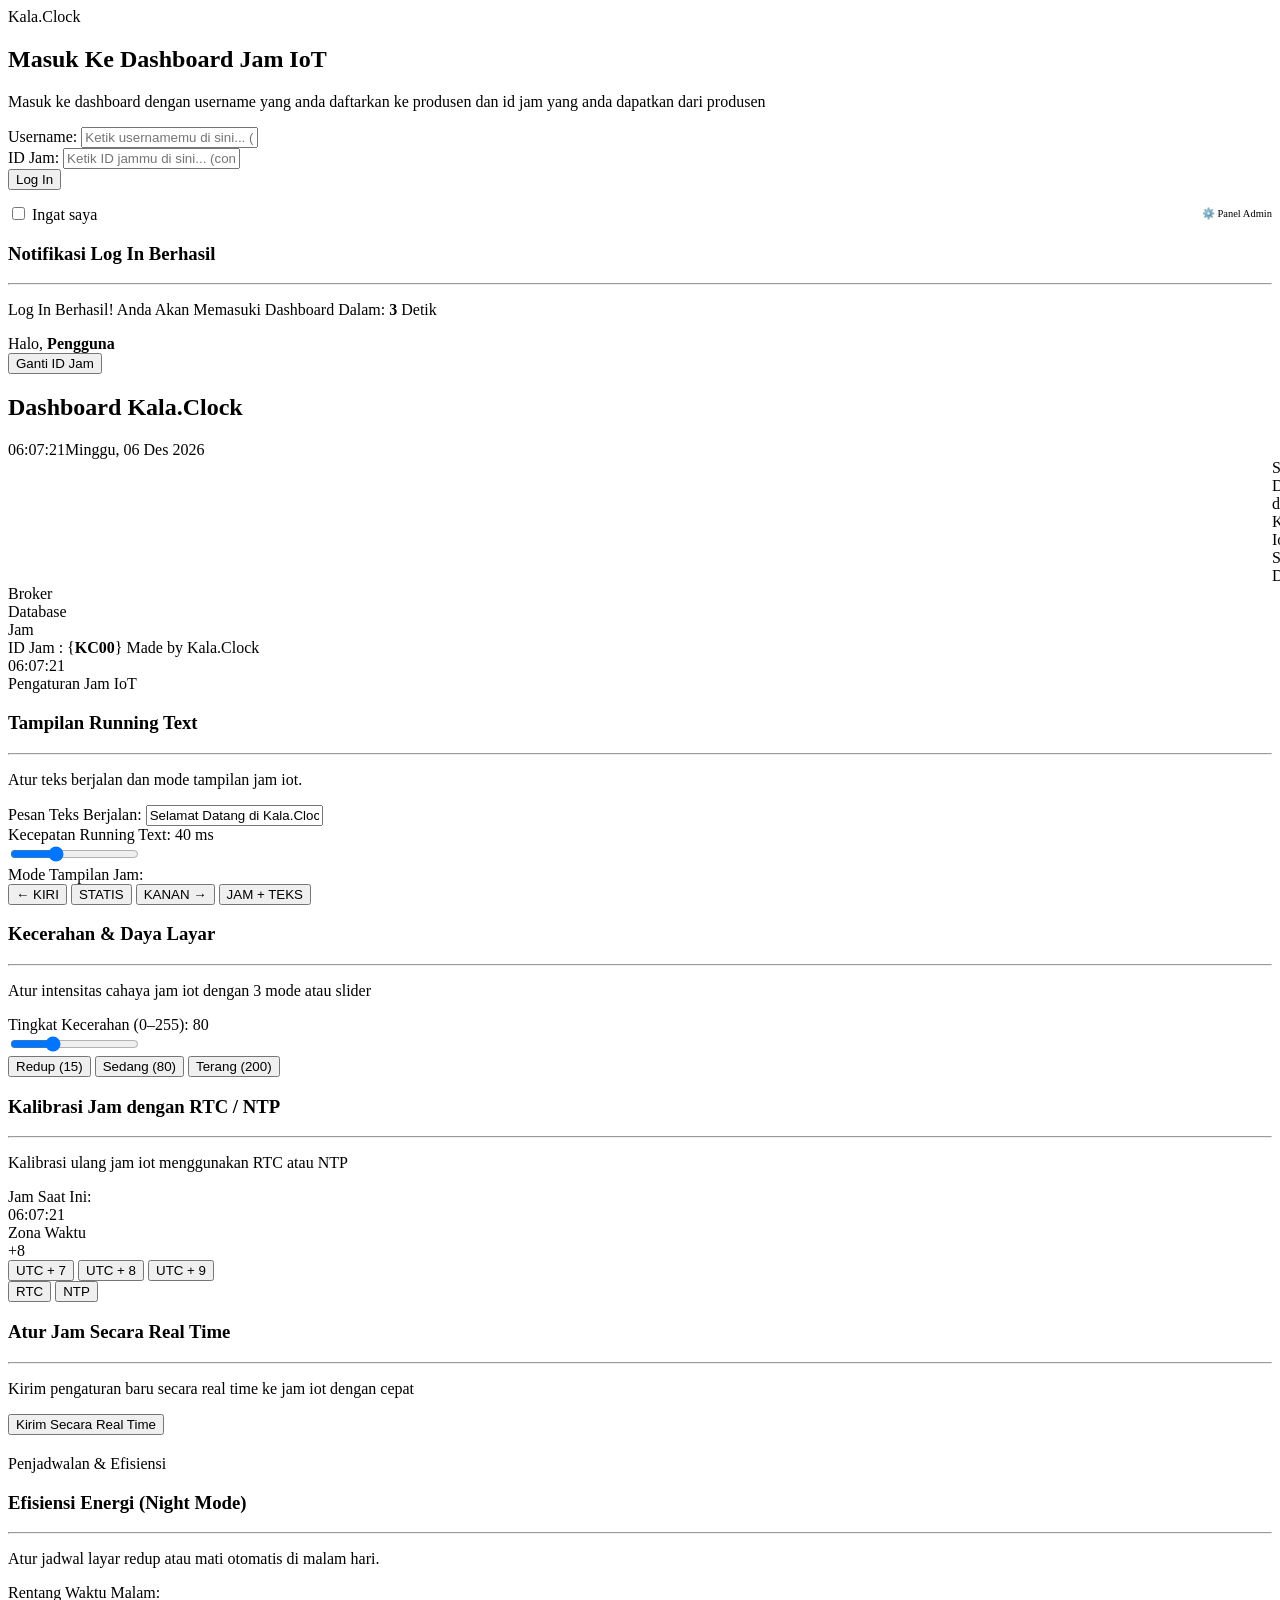
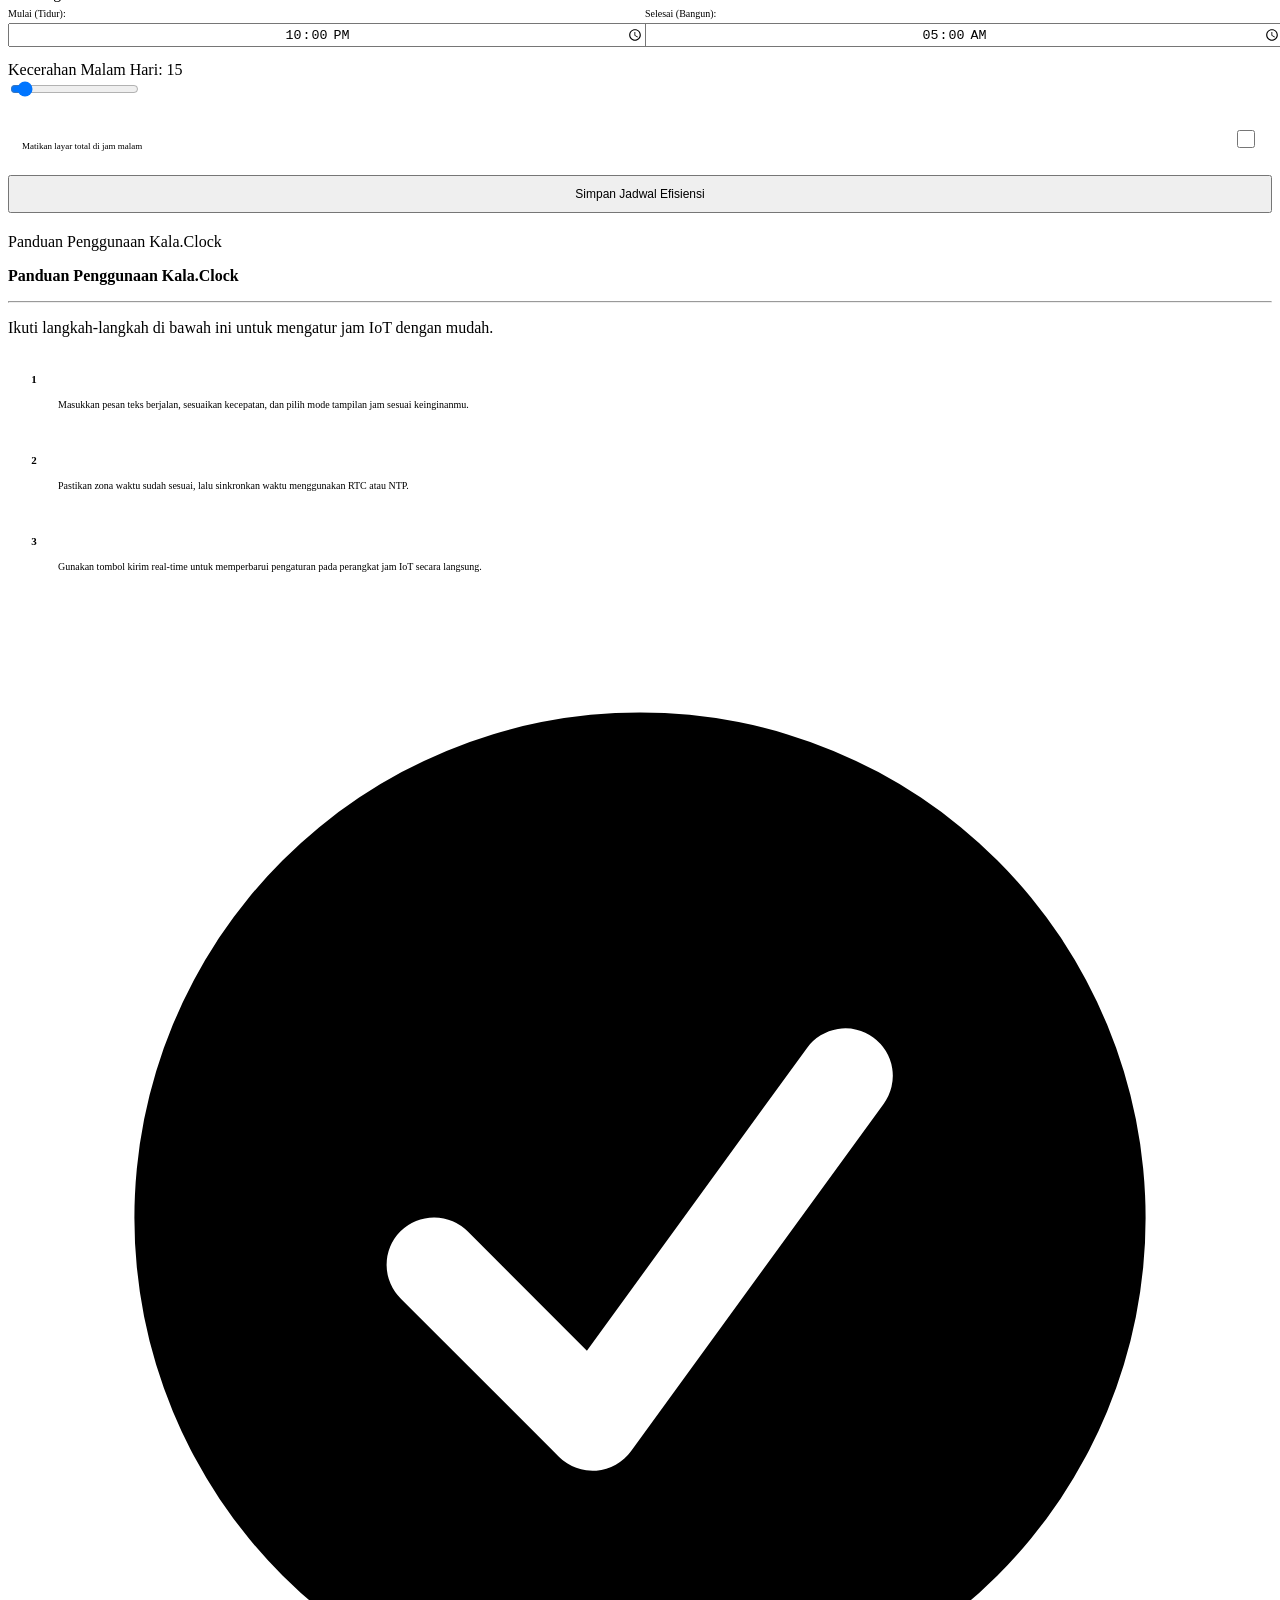
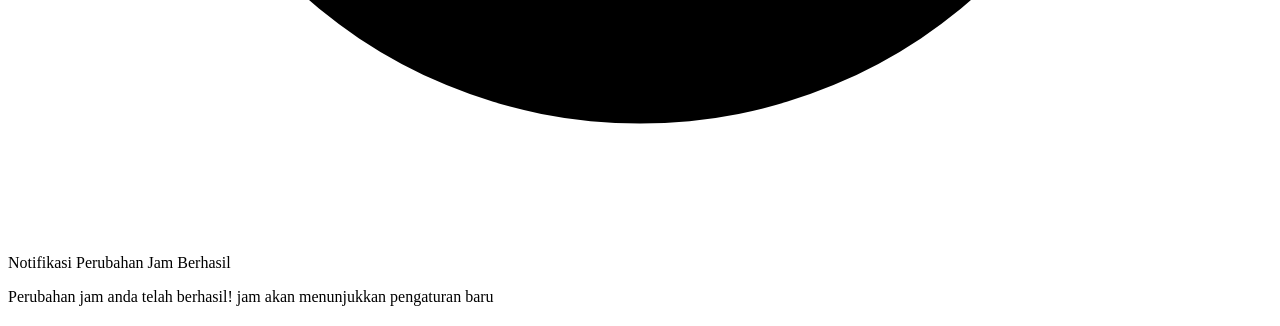
==== KalaClock/index.html @ 8bac83d2 "Update index.html" ====
<!DOCTYPE html>
<html lang="id">
<head>
  <meta http-equiv="Cache-Control" content="no-cache, no-store, must-revalidate" />
  <meta http-equiv="Pragma" content="no-cache" />
  <meta http-equiv="Expires" content="0" />
  <meta charset="UTF-8" />
  <meta name="viewport" content="width=device-width, initial-scale=1.0" />
  <link rel="shortcut icon" href="./assets/looks/img/icons/Favicon.png" type="image/png" />
  <title>Kala.Clock - Dashboard Kontrol IoT Clock &amp; Running Text</title>

  <!-- Google Fonts: Plus Jakarta Sans & Baumans -->
  <link rel="preconnect" href="https://fonts.googleapis.com" />
  <link rel="preconnect" href="https://fonts.gstatic.com" crossorigin />
  <link href="https://fonts.googleapis.com/css2?family=Baumans&family=Plus+Jakarta+Sans:wght@300;400;500;700&display=swap" rel="stylesheet" />

  <!-- Library Paho MQTT via WebSockets SSL -->
  <script src="https://cdnjs.cloudflare.com/ajax/libs/paho-mqtt/1.0.1/mqttws31.min.js"></script>

  <!-- Stylesheet Eksternal Kala.Clock -->
  <link rel="stylesheet" href="./assets/css/style.css?v=1.1.4" />
</head>
<body>

  <!-- ====================================================================
      SEKSI 2: LOGIN PAGE (SESUAI GAMBAR LOGIN.PNG & VIDEO REFERENSI)
      Memuat input Username, ID Jam, tombol Log In, Ingat Saya, dan link Admin
      ==================================================================== -->
  <div class="login-screen-wrap" id="loginScreen">
    <div class="login-header-logo">
      <img src="./assets/looks/img/icons/Icon.png" alt="Logo Kala.Clock" onerror="this.style.display='none'" />
      <span class="brand-name">Kala.Clock</span>
    </div>

    <div class="login-card">
      <h2 class="login-title">Masuk Ke Dashboard Jam IoT</h2>
      <p class="login-subtitle">
        Masuk ke dashboard dengan username yang anda daftarkan ke produsen dan id jam yang anda dapatkan dari produsen
      </p>

      <!-- Kotak Pesan Error Login Dinamis -->
      <div id="loginConsumerError" style="display: none; background: rgba(239, 68, 68, 0.15); border: 1px solid #ef4444; color: #fca5a5; padding: 10px 12px; border-radius: 8px; font-size: 11px; margin-bottom: 14px; line-height: 1.4;"></div>

      <form id="loginForm" autocomplete="on">
        <!-- Field Username -->
        <div class="login-group">
          <label for="loginUsername" class="login-label">Username:</label>
          <input
            type="text"
            id="loginUsername"
            class="login-input"
            placeholder="Ketik usernamemu di sini... (contoh: Budi Santoso)"
            required
          />
        </div>

        <!-- Field ID Jam -->
        <div class="login-group">
          <label for="loginIdJam" class="login-label">ID Jam:</label>
          <input
            type="text"
            id="loginIdJam"
            class="login-input"
            placeholder="Ketik ID jammu di sini... (contoh: KC00)"
            required
          />
        </div>

        <!-- Tombol Log In -->
        <button type="submit" id="btnLogin" class="btn-login">Log In</button>

        <!-- Checkbox Ingat Saya & Link Admin -->
        <div style="display: flex; justify-content: space-between; align-items: center; margin-top: 14px;">
          <label class="login-remember-row" for="loginRemember" style="margin-top: 0;">
            <input type="checkbox" id="loginRemember" />
            <span>Ingat saya</span>
          </label>
          <a href="admin.html" style="color: var(--accent-tan); font-size: 10.5px; text-decoration: none; font-weight: 500;">
            ⚙️ Panel Admin
          </a>
        </div>
      </form>
    </div>
  </div>

  <!-- ====================================================================
      SEKSI 3: MODAL HITUNG MUNDUR LOGIN
      ==================================================================== -->
  <div class="modal-overlay" id="loginSuccessModal">
    <div class="modal-notif-card">
      <h3 class="modal-notif-title">Notifikasi Log In Berhasil</h3>
      <hr class="modal-notif-divider" />
      <p class="modal-notif-body">
        Log In Berhasil! Anda Akan Memasuki Dashboard Dalam: <strong id="loginCountdown">3</strong> Detik
      </p>
    </div>
  </div>

  <!-- ====================================================================
      SEKSI 4: MAIN DASHBOARD KALA.CLOCK
      ==================================================================== -->
  <main class="dashboard-wrapper hidden" id="mainDashboard">

    <!-- BAR STATUS PENGGUNA TERHUBUNG -->
    <div class="dashboard-topbar">
      <div class="user-status-greeting">
        <span class="user-avatar-dot" title="User Aktif"></span>
        <span class="user-greeting-text">Halo, <strong id="userGreeting">Pengguna</strong></span>
      </div>
      <div style="display: flex; gap: 8px; align-items: center;">
        <button type="button" class="btn-switch-account" onclick="logout()" title="Keluar atau Ganti Unit Jam">
          Ganti ID Jam
        </button>
      </div>
    </div>

    <!-- KARTU 1: PREVIEW RUNNING TEXT + JAM ANALOG & DIGITAL -->
    <section class="card-main-preview">
      <div class="main-preview-header">
        <h2>Dashboard <span class="brand-name">Kala.Clock</span></h2>
        <img src="assets/looks/img/icons/Icon.png" alt="Kala.Clock Icon" class="header-roof-icon" onerror="this.style.display='none'" />
      </div>

      <div class="main-preview-body">
        <!-- SISI KIRI: DISPLAY RUNNING TEXT & STATUS -->
        <div class="preview-left-pane">
          <!-- Layar Simulasi Virtual LED P10 -->
          <div class="led-screen-bezel">
            <div class="led-screen-display" id="ledDisplay">
              <!-- Jam & Tanggal Digital pada Panel LED -->
              <div class="led-clock-box">
                <div class="led-time" id="virtualClock">12:00:00</div>
                <div class="led-date" id="virtualDate">Selasa, 29 Sep 2026</div>
                <div class="led-divider"></div>
              </div>
              <!-- Ticker Teks Berjalan -->
              <div class="led-ticker-wrap">
                <div class="led-ticker-text" id="virtualTicker">
                  Selamat Datang di Kala.Clock IoT Smart Display
                </div>
              </div>
            </div>
            <!-- Lapisan Dimmer Kecerahan Layar LED -->
            <div class="led-matrix-overlay" id="ledDimmer"></div>
          </div>

          <!-- Status Indikator Perangkat (Broker, Database, Jam) -->
          <div class="preview-status-row">
            <div class="status-badge-item" title="Koneksi Broker MQTT">
              <img src="assets/looks/img/icons/Broker.png" alt="Broker" class="status-icon-img" onerror="this.style.display='none'" />
              <span>Broker</span>
              <span class="status-glow-dot" id="dotBroker"></span>
            </div>
            <div class="status-badge-item" title="Koneksi Database">
              <img src="assets/looks/img/icons/Database.png" alt="Database" class="status-icon-img" onerror="this.style.display='none'" />
              <span>Database</span>
              <span class="status-glow-dot" id="dotDatabase"></span>
            </div>
            <div class="status-badge-item" title="Respons Perangkat Jam">
              <img src="assets/looks/img/icons/P10.png" alt="Jam P10" class="status-icon-img" onerror="this.style.display='none'" />
              <span>Jam</span>
              <span class="status-glow-dot" id="dotJam"></span>
            </div>
          </div>

          <!-- Informasi ID Jam & Kredit -->
          <div class="preview-meta-row">
            <span class="id-jam-display-text">ID Jam : {<strong id="displayIdJam">KC00</strong>}</span>
            <span class="made-by-text">Made by <span class="brand-name brand-sm">Kala.Clock</span></span>
          </div>
        </div>

        <!-- SISI KANAN: JAM ANALOG (3 JARUM) + JAM DIGITAL -->
        <div class="clock-card-box">
          <div class="analog-clock-container" id="analogClockFace">
            <div class="needle needle-hour" id="needleHour"></div>
            <div class="needle needle-minute" id="needleMinute"></div>
            <div class="needle needle-second" id="needleSecond"></div>
            <div class="needle-center-pin"></div>
          </div>

          <div class="digital-clock-label" id="digitalClockLive">12:00:00</div>
        </div>
      </div>
    </section>

    <!-- PEMBATAS SEKSI PENGATURAN -->
    <div class="section-heading-divider">
      <span>Pengaturan Jam IoT</span>
    </div>

    <!-- BARIS KONTROL 1: RUNNING TEXT & KECERAHAN -->
    <div class="controls-grid-column">
      <!-- KARTU 2: TAMPILAN RUNNING TEXT -->
      <section class="control-card">
        <div>
          <div class="control-card-header">
            <h3>Tampilan Running Text</h3>
            <hr class="card-dashed-line" />
            <p>Atur teks berjalan dan mode tampilan jam iot.</p>
          </div>

          <!-- Input Teks Berjalan -->
          <div class="control-field-group" style="margin-top: 10px;">
            <label for="inputTeks" class="field-label">Pesan Teks Berjalan:</label>
            <input
              type="text"
              id="inputTeks"
              class="control-input"
              placeholder="Ketik teks pesan running text di sini..."
              value="Selamat Datang di Kala.Clock IoT Smart Display"
            />
          </div>

          <!-- Slider Kecepatan Running Text -->
          <div class="control-field-group">
            <div class="field-label-row">
              <label for="inputSpeed" class="field-label">Kecepatan Running Text:</label>
              <span class="val-badge" id="badgeSpeed">40 ms</span>
            </div>
            <input
              type="range"
              id="inputSpeed"
              class="custom-range-slider"
              min="10"
              max="100"
              value="40"
            />
          </div>
        </div>

        <!-- 4 Pilihan Mode Tampilan Jam -->
        <div class="control-field-group">
          <span class="field-label">Mode Tampilan Jam:</span>
          <div class="btn-mode-grid">
            <button type="button" class="btn-option btn-mode" data-mode="1">&larr; KIRI</button>
            <button type="button" class="btn-option btn-mode" data-mode="2">STATIS</button>
            <button type="button" class="btn-option btn-mode" data-mode="3">KANAN &rarr;</button>
            <button type="button" class="btn-option btn-mode active" data-mode="4">JAM + TEKS</button>
          </div>
        </div>
      </section>

      <!-- KARTU 3: KECERAHAN & DAYA LAYAR -->
      <section class="control-card">
        <div>
          <div class="control-card-header">
            <h3>Kecerahan &amp; Daya Layar</h3>
            <hr class="card-dashed-line" />
            <p>Atur intensitas cahaya jam iot dengan 3 mode atau slider</p>
          </div>

          <!-- Slider Tingkat Kecerahan -->
          <div class="control-field-group" style="margin-top: 10px;">
            <div class="field-label-row">
              <label for="inputBrightness" class="field-label">Tingkat Kecerahan (0–255):</label>
              <span class="val-badge" id="badgeBrightness">80</span>
            </div>
            <input
              type="range"
              id="inputBrightness"
              class="custom-range-slider"
              min="0"
              max="255"
              value="80"
            />
          </div>
        </div>

        <!-- 3 Tombol Preset Kecerahan -->
        <div class="btn-stack-vertical">
          <button type="button" class="btn-option btn-preset" id="btnPresetRedup" onclick="setBrightnessPreset(15)">
            Redup (15)
          </button>
          <button type="button" class="btn-option btn-preset active" id="btnPresetSedang" onclick="setBrightnessPreset(80)">
            Sedang (80)
          </button>
          <button type="button" class="btn-option btn-preset" id="btnPresetTerang" onclick="setBrightnessPreset(200)">
            Terang (200)
          </button>
        </div>
      </section>
    </div>

    <!-- BARIS KONTROL 2: KALIBRASI RTC/NTP & PENGIRIMAN REALTIME -->
    <div class="controls-grid-column">
      <!-- KARTU 4: KALIBRASI JAM -->
      <section class="control-card">
        <div>
          <div class="control-card-header">
            <h3>Kalibrasi Jam dengan RTC / NTP</h3>
            <hr class="card-dashed-line" />
            <p>Kalibrasi ulang jam iot menggunakan RTC atau NTP</p>
          </div>

          <div class="control-field-group" style="margin-top: 10px;">
            <span class="field-label">Jam Saat Ini:</span>
            <div class="current-time-box" id="rtcDigitalClock">12:00:00</div>
          </div>

          <div class="control-field-group">
            <span class="field-label">Zona Waktu</span>
            <div class="utc-row-wrap">
              <div class="badge-utc-indicator" id="badgeUtc">+8</div>
              <button type="button" class="btn-option btn-utc" data-tz="7" onclick="setTimezonePreset(7)">UTC + 7</button>
              <button type="button" class="btn-option btn-utc active" data-tz="8" onclick="setTimezonePreset(8)">UTC + 8</button>
              <button type="button" class="btn-option btn-utc" data-tz="9" onclick="setTimezonePreset(9)">UTC + 9</button>
            </div>
          </div>
        </div>

        <div class="sync-buttons-row">
          <button type="button" class="btn-option" onclick="kalibrasiRTC()">RTC</button>
          <button type="button" class="btn-option" onclick="kalibrasiNTP()">NTP</button>
        </div>
      </section>

      <!-- KARTU 5: ATUR JAM SECARA REAL TIME -->
      <section class="control-card">
        <div class="control-card-header">
          <h3>Atur Jam Secara Real Time</h3>
          <hr class="card-dashed-line" />
          <p>Kirim pengaturan baru secara real time ke jam iot dengan cepat</p>
        </div>

        <button type="button" class="btn-send-realtime" onclick="kirimSecaraRealTime()" title="Dorong pengaturan baru seketika via MQTT">
          Kirim Secara Real Time
        </button>
      </section>
    </div>
    
    <!-- PEMBATAS SEKSI PENJADWALAN & EFISIENSI -->
    <div class="section-heading-divider" style="margin-top: 20px;">
      <span>Penjadwalan &amp; Efisiensi</span>
    </div>

    <!-- BARIS KONTROL 3: EFISIENSI ENERGI & PESAN TERJADWAL -->
    <div class="controls-grid-column" style="margin-top: 12px; margin-bottom: 20px;">
      
      <!-- KARTU A: EFISIENSI ENERGI (Night Mode) -->
      <section class="control-card">
        <div>
          <div class="control-card-header">
            <h3>Efisiensi Energi (Night Mode)</h3>
            <hr class="card-dashed-line" />
            <p>Atur jadwal layar redup atau mati otomatis di malam hari.</p>
          </div>

          <div class="control-field-group" style="margin-top: 12px;">
            <span class="field-label">Rentang Waktu Malam:</span>
            <div style="display: grid; grid-template-columns: 1fr 1fr; gap: 10px; margin-top: 6px;">
              <div>
                <label style="font-size: 10px; color: var(--text-muted); display: block; margin-bottom: 4px;">Mulai (Tidur):</label>
                <input type="time" id="valWaktuTidur" class="control-input" value="22:00" style="padding: 0 8px; text-align: center; width: 100%;" />
              </div>
              <div>
                <label style="font-size: 10px; color: var(--text-muted); display: block; margin-bottom: 4px;">Selesai (Bangun):</label>
                <input type="time" id="valWaktuBangun" class="control-input" value="05:00" style="padding: 0 8px; text-align: center; width: 100%;" />
              </div>
            </div>
          </div>

          <div class="control-field-group" style="margin-top: 14px;">
            <div class="field-label-row">
              <label class="field-label">Kecerahan Malam Hari:</label>
              <span class="val-badge" id="badgeKecerahanMalam">15</span>
            </div>
            <input type="range" id="valKecerahanMalam" class="custom-range-slider" min="0" max="255" value="15" oninput="document.getElementById('badgeKecerahanMalam').innerText = this.value" />
          </div>
          
          <div style="display: flex; align-items: center; justify-content: space-between; background-color: var(--bg-subcard); padding: 12px 14px; border-radius: var(--radius-btn); border: 1px solid var(--border-subtle); margin-top: 14px;">
            <div style="display: flex; flex-direction: column;">
              <span style="font-size: 11px; font-weight: 700; color: #fff;">Auto Sleep Layar</span>
              <span style="font-size: 9px; color: var(--text-muted); margin-top: 2px;">Matikan layar total di jam malam</span>
            </div>
            <input type="checkbox" id="valAutoSleep" style="accent-color: var(--accent-tan); width: 18px; height: 18px; cursor: pointer;" />
          </div>
           <button type="button" class="btn-send-realtime" onclick="prosesSimpanJadwal()" style="width: 100%; margin-top: 12px; height: 38px; min-height: 38px; font-size: 12px; padding: 0;">
          Simpan Jadwal Efisiensi
        </button>
        </div>
       
      </section>

      <!-- KARTU B: SIARAN PESAN TERJADWAL -->
      <!-- <section class="control-card">
        <div style="display: flex; flex-direction: column; height: 100%;">
          <div class="control-card-header" style="display: flex; justify-content: space-between; align-items: flex-start;">
            <div>
              <h3 style="margin-bottom: 4px;">Siaran Pesan Terjadwal</h3>
              <p>Ganti teks secara otomatis di rentang jam tertentu.</p>
            </div>
            <button type="button" onclick="tambahJadwal()" style="background-color: var(--accent-tan); color: var(--text-dark-btn); border: none; padding: 4px 10px; border-radius: var(--radius-btn); font-size: 10px; font-weight: 700; cursor: pointer; flex-shrink: 0; box-shadow: 0 2px 4px rgba(0,0,0,0.2); transition: 0.2s;">
              + Tambah
            </button>
          </div>
          <hr class="card-dashed-line" style="margin-top: 8px;" />

          <div id="wadahJadwal" style="display: flex; flex-direction: column; gap: 8px; margin-top: 8px; max-height: 230px; overflow-y: auto; padding-right: 4px;">
            <div class="jadwal-item" style="background-color: var(--bg-subcard); padding: 12px; border-radius: var(--radius-btn); border: 1px solid var(--border-subtle);">
              <div style="display: flex; justify-content: space-between; align-items: center; margin-bottom: 8px;">
                <input type="text" value="Jadwal Pagi" class="input-nama-jadwal" style="background: transparent; border: none; color: var(--accent-tan); font-size: 11px; font-weight: 700; outline: none; width: 85px; font-family: 'Plus Jakarta Sans';" />
                <div style="display: flex; gap: 4px; align-items: center;">
                  <input type="time" class="control-input input-mulai" value="06:00" style="height: 24px; padding: 0 4px; font-size: 10px; width: 65px; text-align: center;" />
                  <span style="color: var(--text-muted); font-size: 10px;">-</span>
                  <input type="time" class="control-input input-selesai" value="11:59" style="height: 24px; padding: 0 4px; font-size: 10px; width: 65px; text-align: center;" />
                  <button onclick="this.parentElement.parentElement.parentElement.remove()" style="background: transparent; color: #ef4444; border: 1px solid #ef4444; border-radius: 4px; width: 24px; height: 24px; cursor: pointer; margin-left: 4px; display: flex; align-items: center; justify-content: center; transition: 0.2s;" title="Hapus">✕</button>
                </div>
              </div>
              <input type="text" class="control-input input-pesan" placeholder="Ketik pesan jadwal..." value="Selamat Pagi! Semangat Beraktivitas" style="height: 34px; font-size: 10px;" />
            </div>
          </div>
        </div>
      </section>

    </div> -->

    <!-- PEMBATAS SEKSI PANDUAN -->
    <div class="section-heading-divider" style="margin-top: 20px;">
      <span>Panduan Penggunaan Kala.Clock</span>
    </div>

    <!-- KARTU 6: PANDUAN PENGGUNAAN -->
    <section class="control-card" style="margin-top: 4px; width: 100%;">
      <div class="control-card-header">
        <h3 style="font-size: 16px;">Panduan Penggunaan Kala.Clock</h3>
        <hr class="card-dashed-line" />
        <p>Ikuti langkah-langkah di bawah ini untuk mengatur jam IoT dengan mudah.</p>
      </div>

      <div style="display: flex; flex-direction: column; gap: 10px; margin-top: 10px;">
        <div style="display: flex; align-items: flex-start; gap: 12px; background-color: var(--bg-subcard); padding: 12px 14px; border-radius: var(--radius-subcard); border: 1px solid var(--border-subtle);">
          <span style="background-color: var(--accent-tan); color: var(--text-dark-btn); font-weight: 700; font-size: 11px; width: 24px; height: 24px; border-radius: 50%; display: flex; align-items: center; justify-content: center; flex-shrink: 0; margin-top: 2px;">1</span>
          <div>
            <h4 style="color: #ffffff; margin-bottom: 2px; font-size: 12px;">Atur Teks &amp; Mode Tampilan</h4>
            <p style="font-size: 10px; color: var(--text-muted); margin: 0; line-height: 1.4;">Masukkan pesan teks berjalan, sesuaikan kecepatan, dan pilih mode tampilan jam sesuai keinginanmu.</p>
          </div>
        </div>

        <div style="display: flex; align-items: flex-start; gap: 12px; background-color: var(--bg-subcard); padding: 12px 14px; border-radius: var(--radius-subcard); border: 1px solid var(--border-subtle);">
          <span style="background-color: var(--accent-tan); color: var(--text-dark-btn); font-weight: 700; font-size: 11px; width: 24px; height: 24px; border-radius: 50%; display: flex; align-items: center; justify-content: center; flex-shrink: 0; margin-top: 2px;">2</span>
          <div>
            <h4 style="color: #ffffff; margin-bottom: 2px; font-size: 12px;">Kalibrasi Waktu (RTC / NTP)</h4>
            <p style="font-size: 10px; color: var(--text-muted); margin: 0; line-height: 1.4;">Pastikan zona waktu sudah sesuai, lalu sinkronkan waktu menggunakan RTC atau NTP.</p>
          </div>
        </div>

        <div style="display: flex; align-items: flex-start; gap: 12px; background-color: var(--bg-subcard); padding: 12px 14px; border-radius: var(--radius-subcard); border: 1px solid var(--border-subtle);">
          <span style="background-color: var(--accent-tan); color: var(--text-dark-btn); font-weight: 700; font-size: 11px; width: 24px; height: 24px; border-radius: 50%; display: flex; align-items: center; justify-content: center; flex-shrink: 0; margin-top: 2px;">3</span>
          <div>
            <h4 style="color: #ffffff; margin-bottom: 2px; font-size: 12px;">Kirim Pengaturan Real-Time</h4>
            <p style="font-size: 10px; color: var(--text-muted); margin: 0; line-height: 1.4;">Gunakan tombol kirim real-time untuk memperbarui pengaturan pada perangkat jam IoT secara langsung.</p>
          </div>
        </div>
      </div>
    </section>
    
    <!-- SEKSI 5: TOAST NOTIFIKASI PERUBAHAN JAM -->
    <div class="toast-notif-wrap" id="toastChangeNotif" role="alert" aria-live="assertive">
      <div class="toast-notif-card">
        <div class="toast-header-row">
          <svg class="toast-check-icon" viewBox="0 0 20 20" fill="currentColor" aria-hidden="true">
            <path fill-rule="evenodd" d="M10 18a8 8 0 100-16 8 8 0 000 16zm3.857-9.809a.75.75 0 00-1.214-.882l-3.483 4.79-1.88-1.88a.75.75 0 10-1.06 1.061l2.5 2.5a.75.75 0 001.137-.089l4-5.5z" clip-rule="evenodd" />
          </svg>
          <span class="toast-title" id="toastTitle">Notifikasi Perubahan Jam Berhasil</span>
        </div>
        <p class="toast-body" id="toastBody">
          Perubahan jam anda telah berhasil! jam akan menunjukkan pengaturan baru
        </p>
      </div>
    </div>
  </main>

  <!-- Script Controller JavaScript Konsumen -->
  <script src="./assets/js/script.js?v=2.0.3"></script>
</body>
</html>
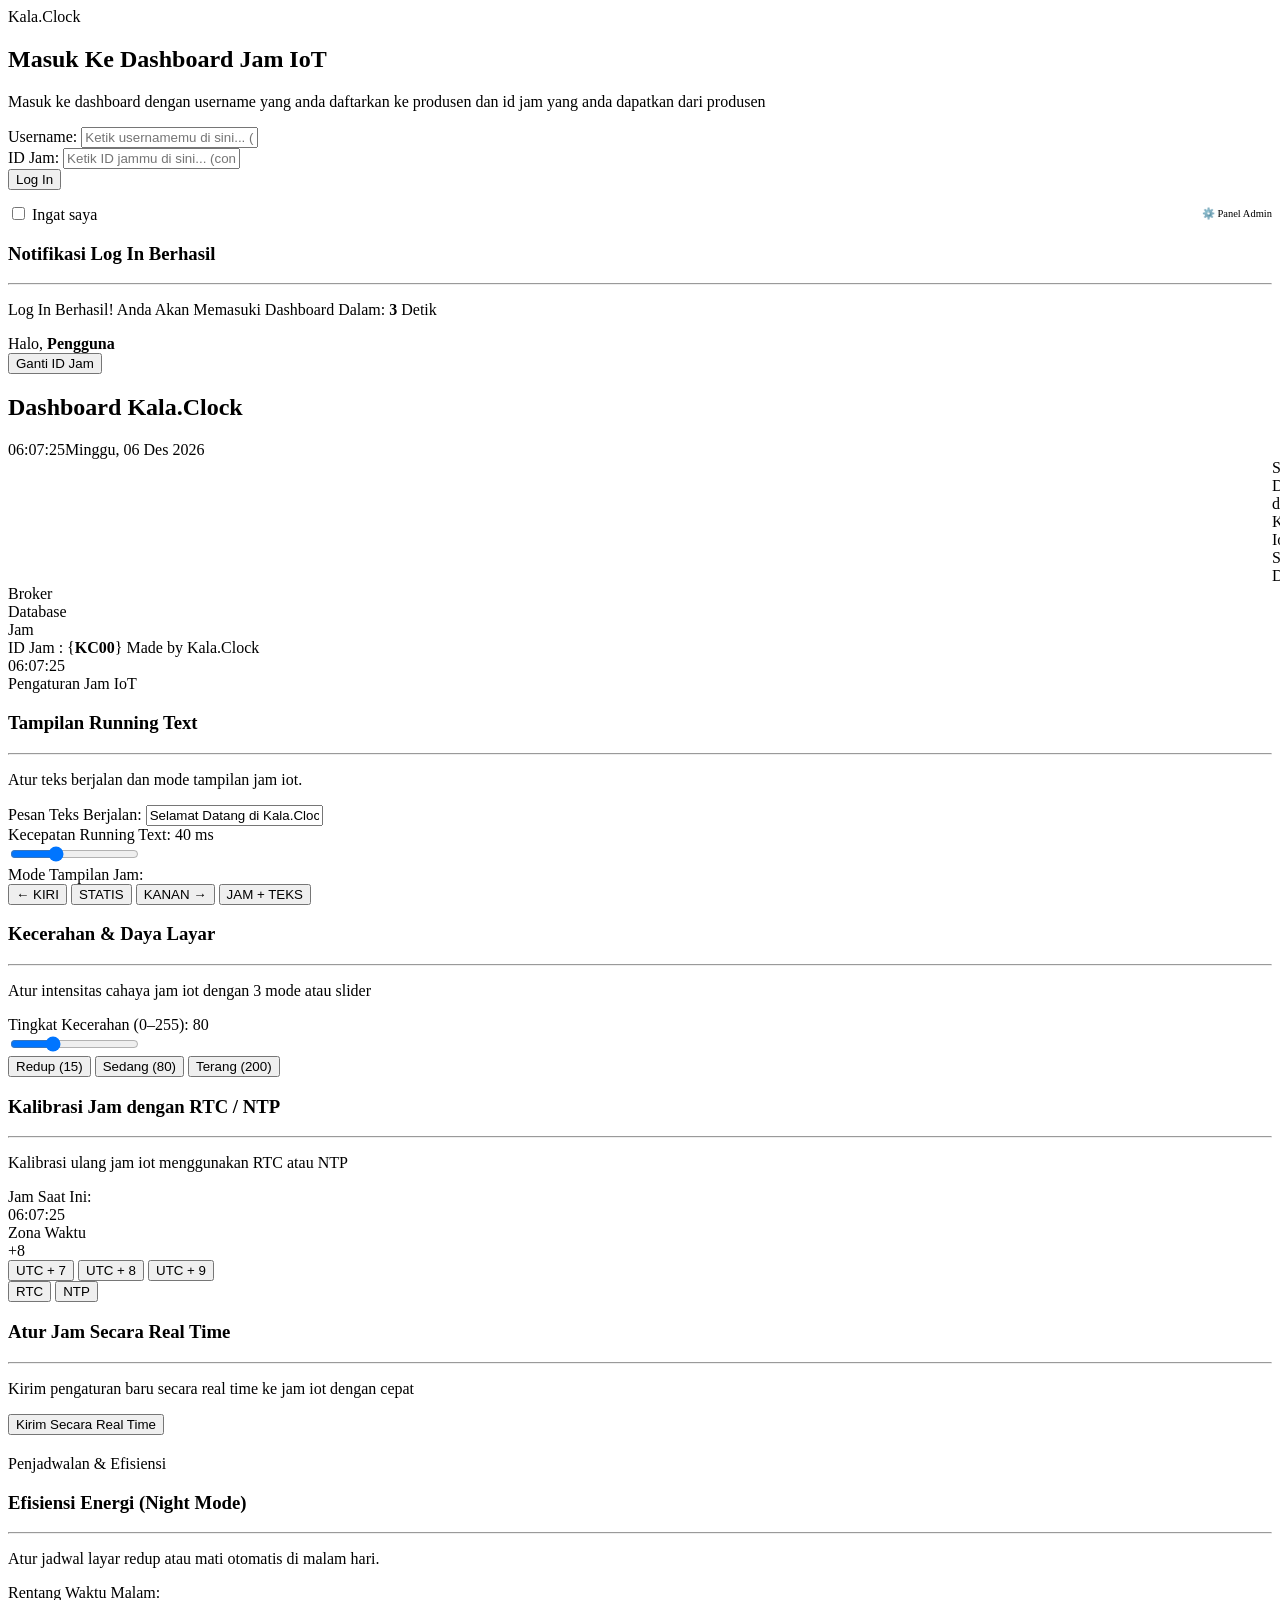
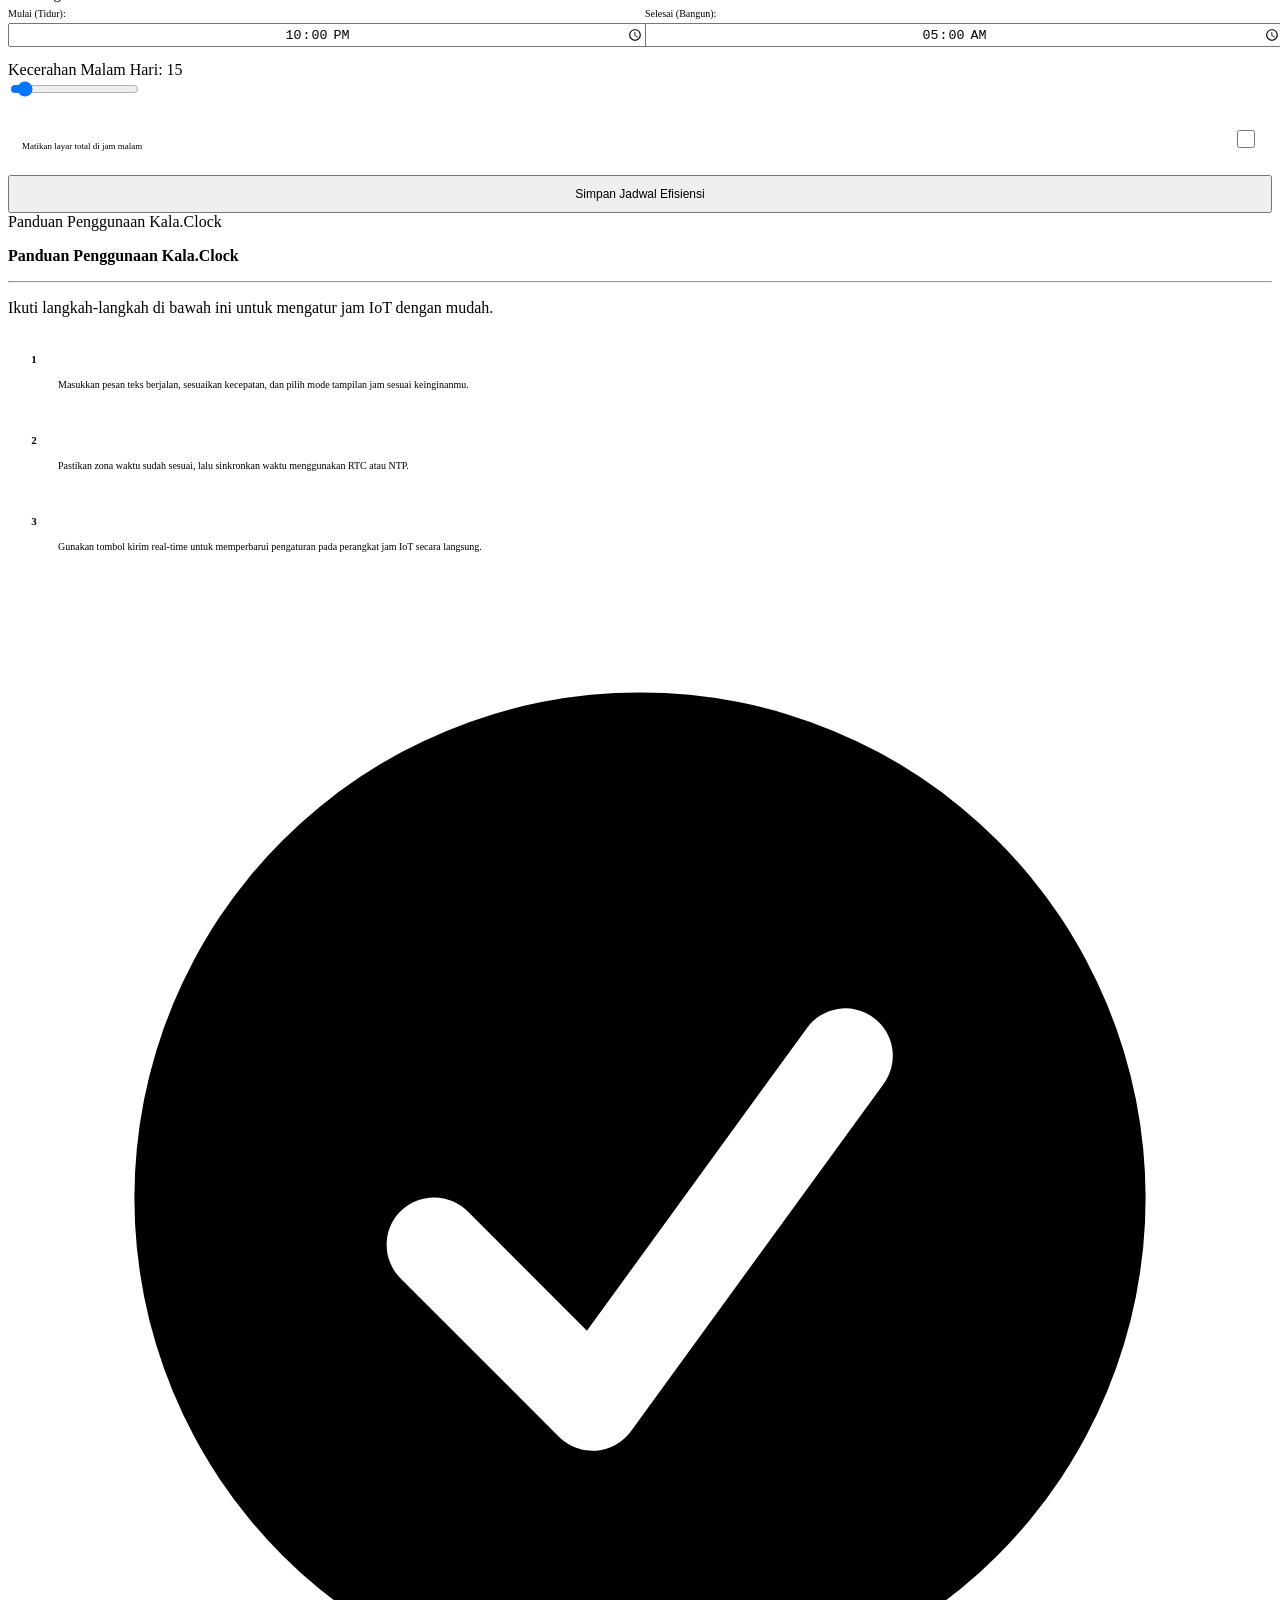
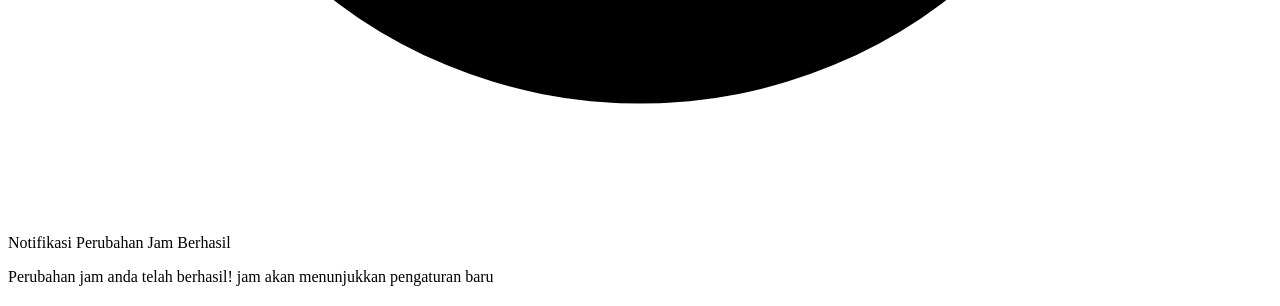
==== commit 8a4e1995: "Update index.html" ====
--- a/KalaClock/index.html
+++ b/KalaClock/index.html
@@ -416,7 +416,7 @@
     </div> -->
 
     <!-- PEMBATAS SEKSI PANDUAN -->
-    <div class="section-heading-divider" style="margin-top: 20px;">
+    <div class="section-heading-divider">
       <span>Panduan Penggunaan Kala.Clock</span>
     </div>
 
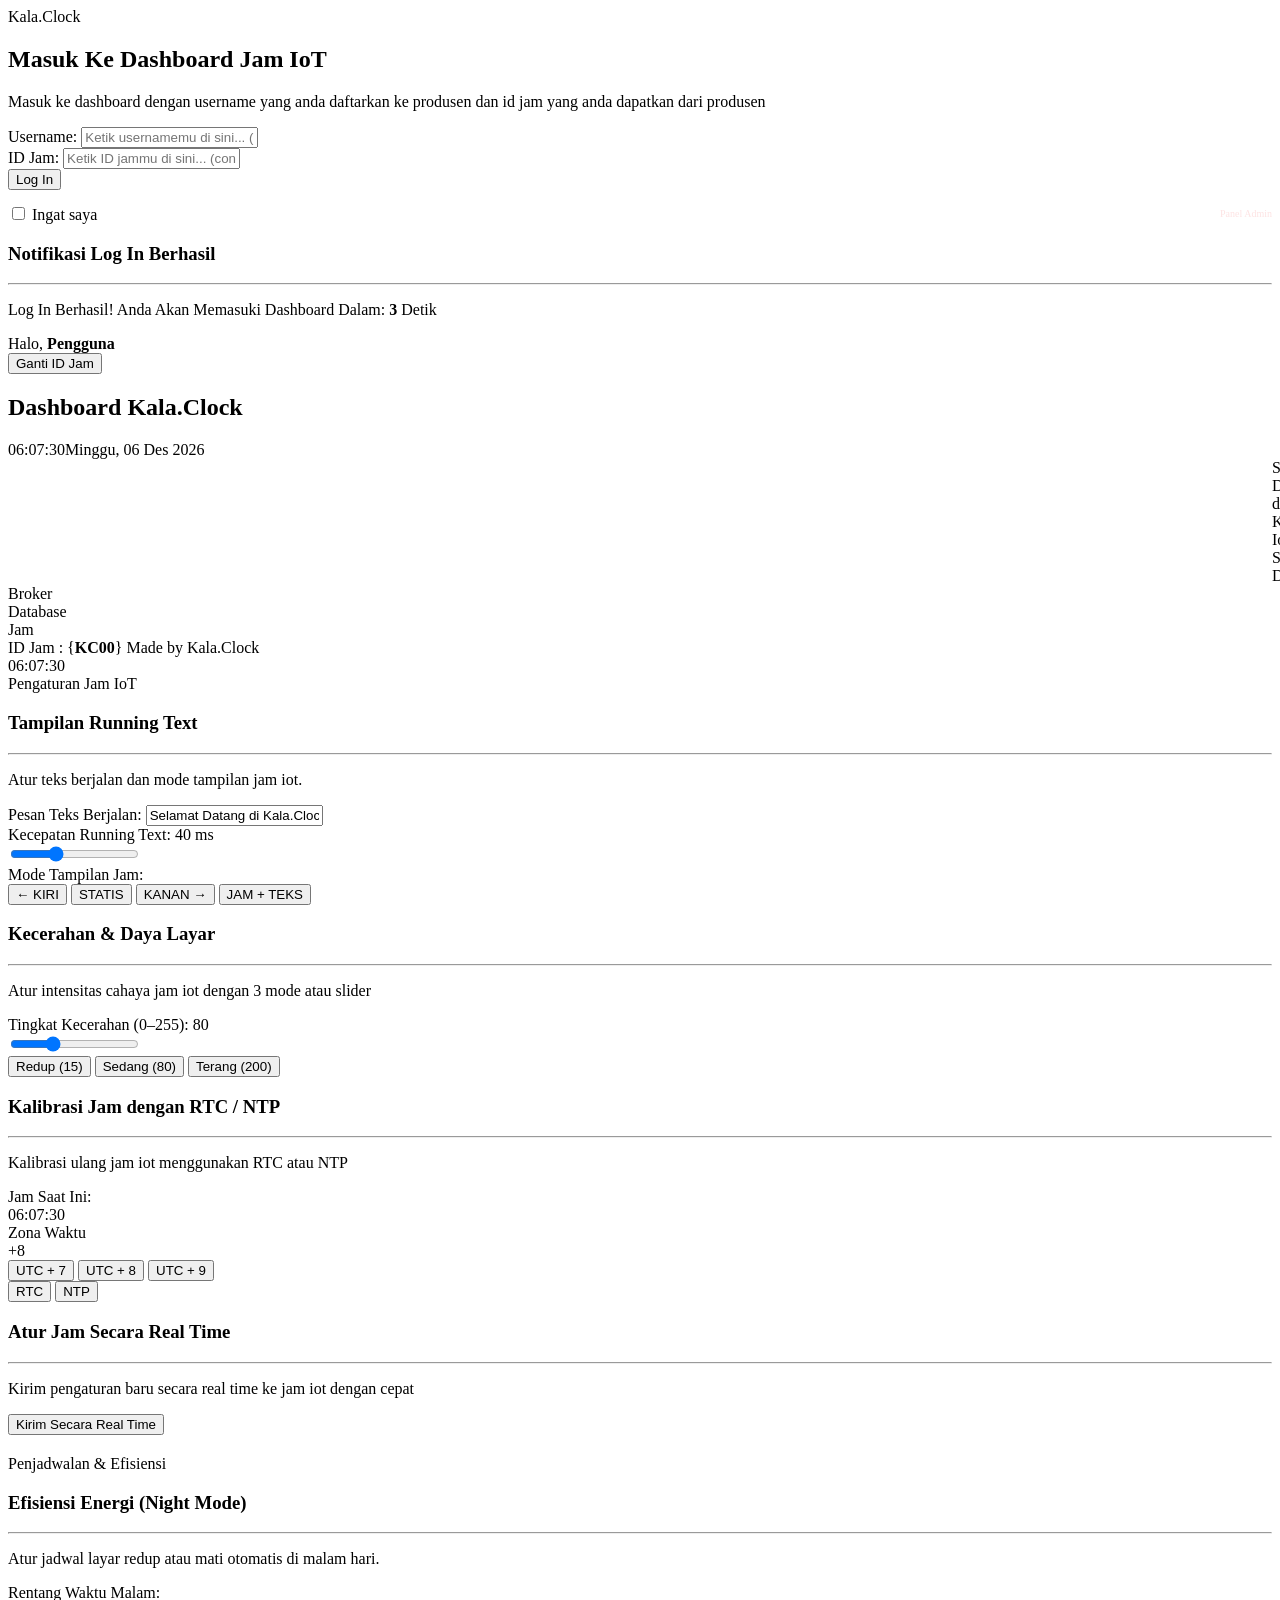
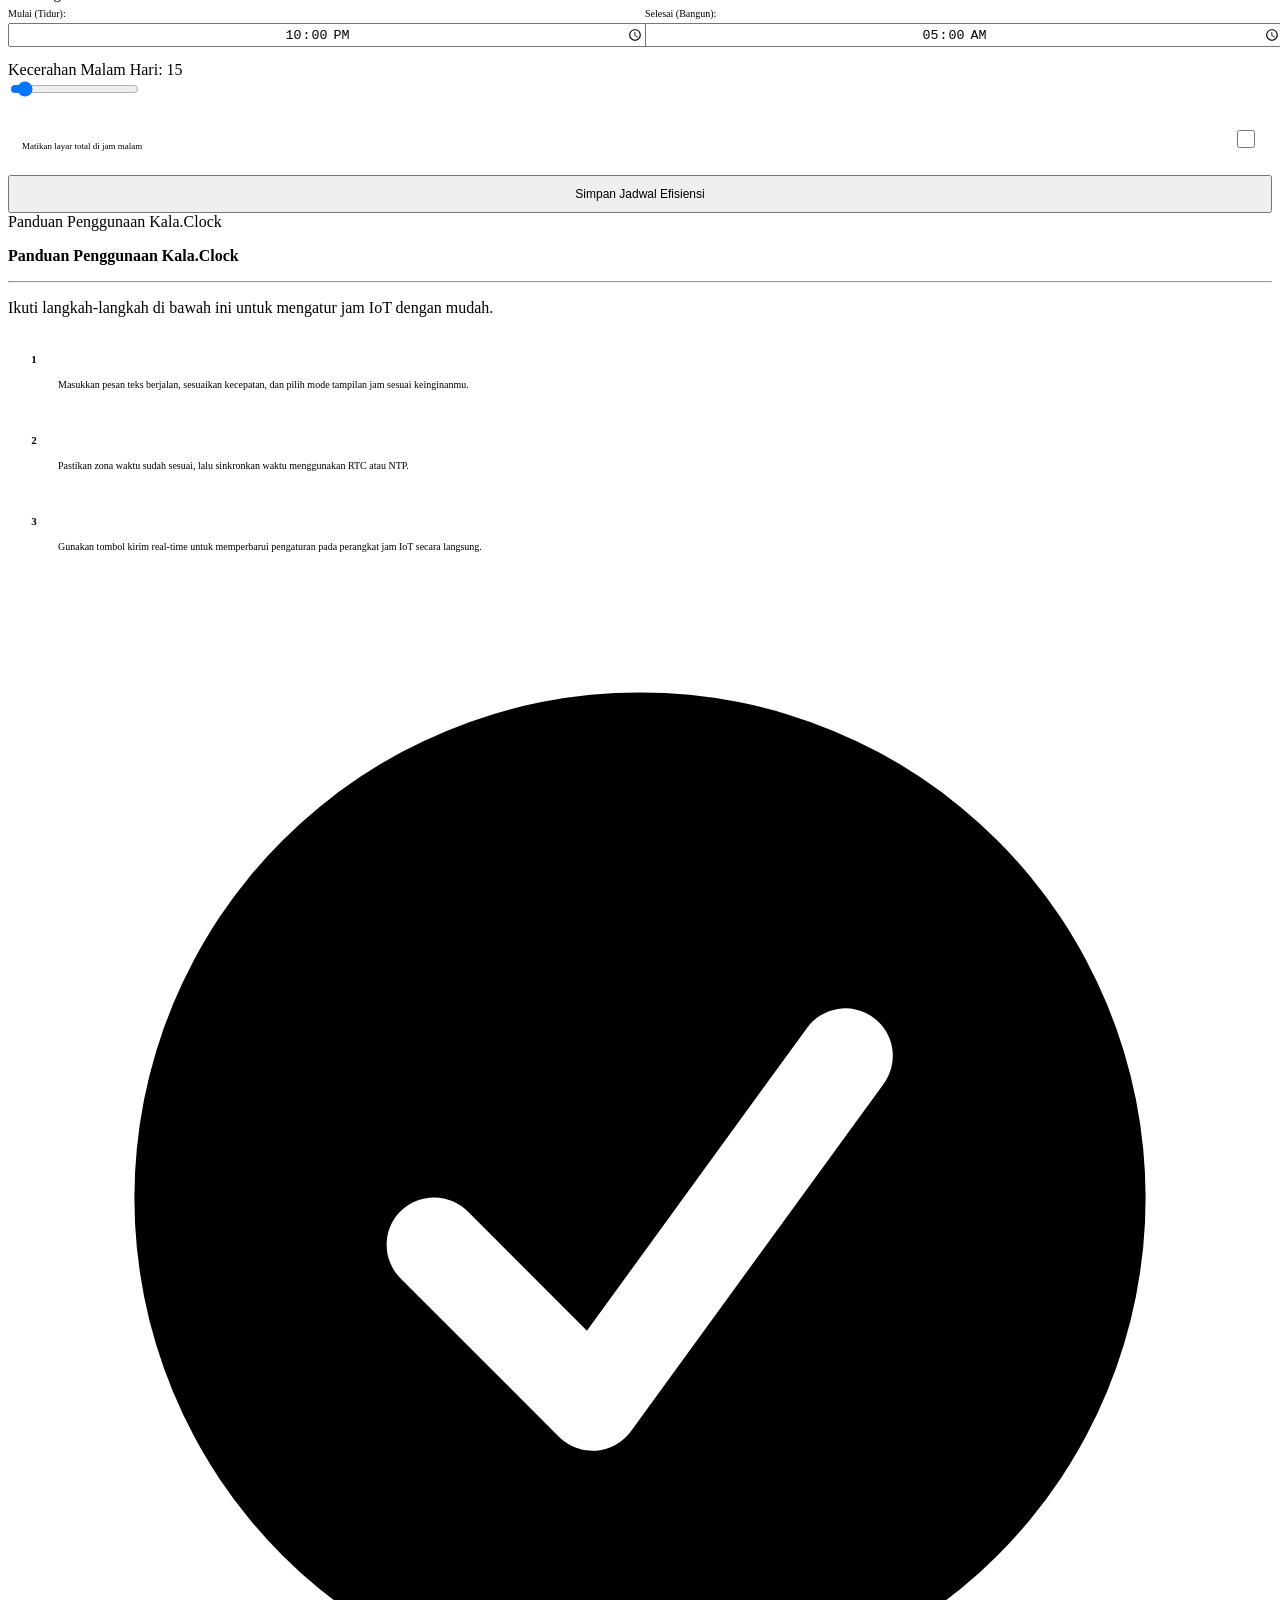
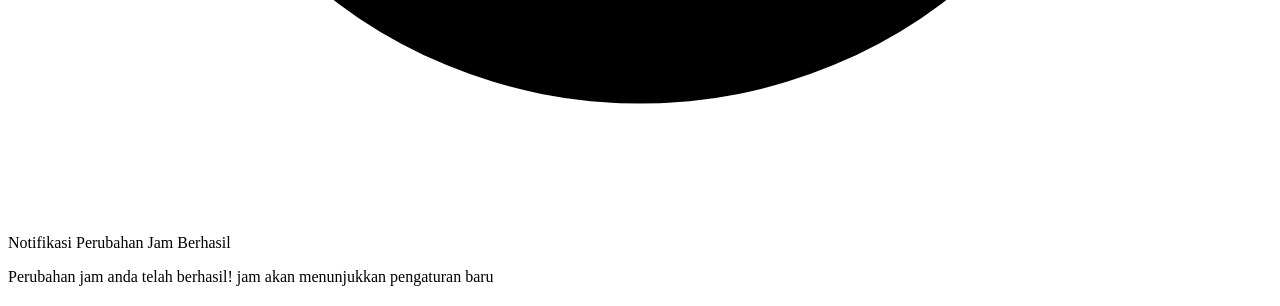
==== commit 1bd63486: "Update index.html" ====
--- a/KalaClock/index.html
+++ b/KalaClock/index.html
@@ -39,7 +39,7 @@
       </p>
 
       <!-- Kotak Pesan Error Login Dinamis -->
-      <div id="loginConsumerError" style="display: none; background: rgba(239, 68, 68, 0.15); border: 1px solid #ef4444; color: #fca5a5; padding: 10px 12px; border-radius: 8px; font-size: 11px; margin-bottom: 14px; line-height: 1.4;"></div>
+      <div id="loginConsumerError" style="display: none; background: rgba(239, 68, 68, 0.15); border: 1px solid #ef4444; color: #fca5a5; padding: 10px 12px; border-radius: 8px; font-size: 10px; margin-bottom: 14px; line-height: 1.4;"></div>
 
       <form id="loginForm" autocomplete="on">
         <!-- Field Username -->
@@ -75,8 +75,8 @@
             <input type="checkbox" id="loginRemember" />
             <span>Ingat saya</span>
           </label>
-          <a href="admin.html" style="color: var(--accent-tan); font-size: 10.5px; text-decoration: none; font-weight: 500;">
-            ⚙️ Panel Admin
+          <a href="admin.html" style="color: rgba(239, 68, 68, 0.15); font-size: 10px; text-decoration: none; font-weight: 500;">
+            Panel Admin
           </a>
         </div>
       </form>
@@ -379,9 +379,65 @@
           Simpan Jadwal Efisiensi
         </button>
         </div>
-       
-      </section>
-
+      </section>
+
+    <!-- PEMBATAS SEKSI PANDUAN -->
+    <div class="section-heading-divider">
+      <span>Panduan Penggunaan Kala.Clock</span>
+    </div>
+
+    <!-- KARTU 6: PANDUAN PENGGUNAAN -->
+    <section class="control-card" style="margin-top: 4px; width: 100%;">
+      <div class="control-card-header">
+        <h3 style="font-size: 16px;">Panduan Penggunaan Kala.Clock</h3>
+        <hr class="card-dashed-line" />
+        <p>Ikuti langkah-langkah di bawah ini untuk mengatur jam IoT dengan mudah.</p>
+      </div>
+
+      <div style="display: flex; flex-direction: column; gap: 10px; margin-top: 10px;">
+        <div style="display: flex; align-items: flex-start; gap: 12px; background-color: var(--bg-subcard); padding: 12px 14px; border-radius: var(--radius-subcard); border: 1px solid var(--border-subtle);">
+          <span style="background-color: var(--accent-tan); color: var(--text-dark-btn); font-weight: 700; font-size: 11px; width: 24px; height: 24px; border-radius: 50%; display: flex; align-items: center; justify-content: center; flex-shrink: 0; margin-top: 2px;">1</span>
+          <div>
+            <h4 style="color: #ffffff; margin-bottom: 2px; font-size: 12px;">Atur Teks &amp; Mode Tampilan</h4>
+            <p style="font-size: 10px; color: var(--text-muted); margin: 0; line-height: 1.4;">Masukkan pesan teks berjalan, sesuaikan kecepatan, dan pilih mode tampilan jam sesuai keinginanmu.</p>
+          </div>
+        </div>
+
+        <div style="display: flex; align-items: flex-start; gap: 12px; background-color: var(--bg-subcard); padding: 12px 14px; border-radius: var(--radius-subcard); border: 1px solid var(--border-subtle);">
+          <span style="background-color: var(--accent-tan); color: var(--text-dark-btn); font-weight: 700; font-size: 11px; width: 24px; height: 24px; border-radius: 50%; display: flex; align-items: center; justify-content: center; flex-shrink: 0; margin-top: 2px;">2</span>
+          <div>
+            <h4 style="color: #ffffff; margin-bottom: 2px; font-size: 12px;">Kalibrasi Waktu (RTC / NTP)</h4>
+            <p style="font-size: 10px; color: var(--text-muted); margin: 0; line-height: 1.4;">Pastikan zona waktu sudah sesuai, lalu sinkronkan waktu menggunakan RTC atau NTP.</p>
+          </div>
+        </div>
+
+        <div style="display: flex; align-items: flex-start; gap: 12px; background-color: var(--bg-subcard); padding: 12px 14px; border-radius: var(--radius-subcard); border: 1px solid var(--border-subtle);">
+          <span style="background-color: var(--accent-tan); color: var(--text-dark-btn); font-weight: 700; font-size: 11px; width: 24px; height: 24px; border-radius: 50%; display: flex; align-items: center; justify-content: center; flex-shrink: 0; margin-top: 2px;">3</span>
+          <div>
+            <h4 style="color: #ffffff; margin-bottom: 2px; font-size: 12px;">Kirim Pengaturan Real-Time</h4>
+            <p style="font-size: 10px; color: var(--text-muted); margin: 0; line-height: 1.4;">Gunakan tombol kirim real-time untuk memperbarui pengaturan pada perangkat jam IoT secara langsung.</p>
+          </div>
+        </div>
+      </div>
+    </section>
+    
+    <!-- SEKSI 5: TOAST NOTIFIKASI PERUBAHAN JAM -->
+    <div class="toast-notif-wrap" id="toastChangeNotif" role="alert" aria-live="assertive">
+      <div class="toast-notif-card">
+        <div class="toast-header-row">
+          <svg class="toast-check-icon" viewBox="0 0 20 20" fill="currentColor" aria-hidden="true">
+            <path fill-rule="evenodd" d="M10 18a8 8 0 100-16 8 8 0 000 16zm3.857-9.809a.75.75 0 00-1.214-.882l-3.483 4.79-1.88-1.88a.75.75 0 10-1.06 1.061l2.5 2.5a.75.75 0 001.137-.089l4-5.5z" clip-rule="evenodd" />
+          </svg>
+          <span class="toast-title" id="toastTitle">Notifikasi Perubahan Jam Berhasil</span>
+        </div>
+        <p class="toast-body" id="toastBody">
+          Perubahan jam anda telah berhasil! jam akan menunjukkan pengaturan baru
+        </p>
+      </div>
+    </div>
+  </main>
+
+      
       <!-- KARTU B: SIARAN PESAN TERJADWAL -->
       <!-- <section class="control-card">
         <div style="display: flex; flex-direction: column; height: 100%;">
@@ -414,63 +470,6 @@
       </section>
 
     </div> -->
-
-    <!-- PEMBATAS SEKSI PANDUAN -->
-    <div class="section-heading-divider">
-      <span>Panduan Penggunaan Kala.Clock</span>
-    </div>
-
-    <!-- KARTU 6: PANDUAN PENGGUNAAN -->
-    <section class="control-card" style="margin-top: 4px; width: 100%;">
-      <div class="control-card-header">
-        <h3 style="font-size: 16px;">Panduan Penggunaan Kala.Clock</h3>
-        <hr class="card-dashed-line" />
-        <p>Ikuti langkah-langkah di bawah ini untuk mengatur jam IoT dengan mudah.</p>
-      </div>
-
-      <div style="display: flex; flex-direction: column; gap: 10px; margin-top: 10px;">
-        <div style="display: flex; align-items: flex-start; gap: 12px; background-color: var(--bg-subcard); padding: 12px 14px; border-radius: var(--radius-subcard); border: 1px solid var(--border-subtle);">
-          <span style="background-color: var(--accent-tan); color: var(--text-dark-btn); font-weight: 700; font-size: 11px; width: 24px; height: 24px; border-radius: 50%; display: flex; align-items: center; justify-content: center; flex-shrink: 0; margin-top: 2px;">1</span>
-          <div>
-            <h4 style="color: #ffffff; margin-bottom: 2px; font-size: 12px;">Atur Teks &amp; Mode Tampilan</h4>
-            <p style="font-size: 10px; color: var(--text-muted); margin: 0; line-height: 1.4;">Masukkan pesan teks berjalan, sesuaikan kecepatan, dan pilih mode tampilan jam sesuai keinginanmu.</p>
-          </div>
-        </div>
-
-        <div style="display: flex; align-items: flex-start; gap: 12px; background-color: var(--bg-subcard); padding: 12px 14px; border-radius: var(--radius-subcard); border: 1px solid var(--border-subtle);">
-          <span style="background-color: var(--accent-tan); color: var(--text-dark-btn); font-weight: 700; font-size: 11px; width: 24px; height: 24px; border-radius: 50%; display: flex; align-items: center; justify-content: center; flex-shrink: 0; margin-top: 2px;">2</span>
-          <div>
-            <h4 style="color: #ffffff; margin-bottom: 2px; font-size: 12px;">Kalibrasi Waktu (RTC / NTP)</h4>
-            <p style="font-size: 10px; color: var(--text-muted); margin: 0; line-height: 1.4;">Pastikan zona waktu sudah sesuai, lalu sinkronkan waktu menggunakan RTC atau NTP.</p>
-          </div>
-        </div>
-
-        <div style="display: flex; align-items: flex-start; gap: 12px; background-color: var(--bg-subcard); padding: 12px 14px; border-radius: var(--radius-subcard); border: 1px solid var(--border-subtle);">
-          <span style="background-color: var(--accent-tan); color: var(--text-dark-btn); font-weight: 700; font-size: 11px; width: 24px; height: 24px; border-radius: 50%; display: flex; align-items: center; justify-content: center; flex-shrink: 0; margin-top: 2px;">3</span>
-          <div>
-            <h4 style="color: #ffffff; margin-bottom: 2px; font-size: 12px;">Kirim Pengaturan Real-Time</h4>
-            <p style="font-size: 10px; color: var(--text-muted); margin: 0; line-height: 1.4;">Gunakan tombol kirim real-time untuk memperbarui pengaturan pada perangkat jam IoT secara langsung.</p>
-          </div>
-        </div>
-      </div>
-    </section>
-    
-    <!-- SEKSI 5: TOAST NOTIFIKASI PERUBAHAN JAM -->
-    <div class="toast-notif-wrap" id="toastChangeNotif" role="alert" aria-live="assertive">
-      <div class="toast-notif-card">
-        <div class="toast-header-row">
-          <svg class="toast-check-icon" viewBox="0 0 20 20" fill="currentColor" aria-hidden="true">
-            <path fill-rule="evenodd" d="M10 18a8 8 0 100-16 8 8 0 000 16zm3.857-9.809a.75.75 0 00-1.214-.882l-3.483 4.79-1.88-1.88a.75.75 0 10-1.06 1.061l2.5 2.5a.75.75 0 001.137-.089l4-5.5z" clip-rule="evenodd" />
-          </svg>
-          <span class="toast-title" id="toastTitle">Notifikasi Perubahan Jam Berhasil</span>
-        </div>
-        <p class="toast-body" id="toastBody">
-          Perubahan jam anda telah berhasil! jam akan menunjukkan pengaturan baru
-        </p>
-      </div>
-    </div>
-  </main>
-
   <!-- Script Controller JavaScript Konsumen -->
   <script src="./assets/js/script.js?v=2.0.3"></script>
 </body>
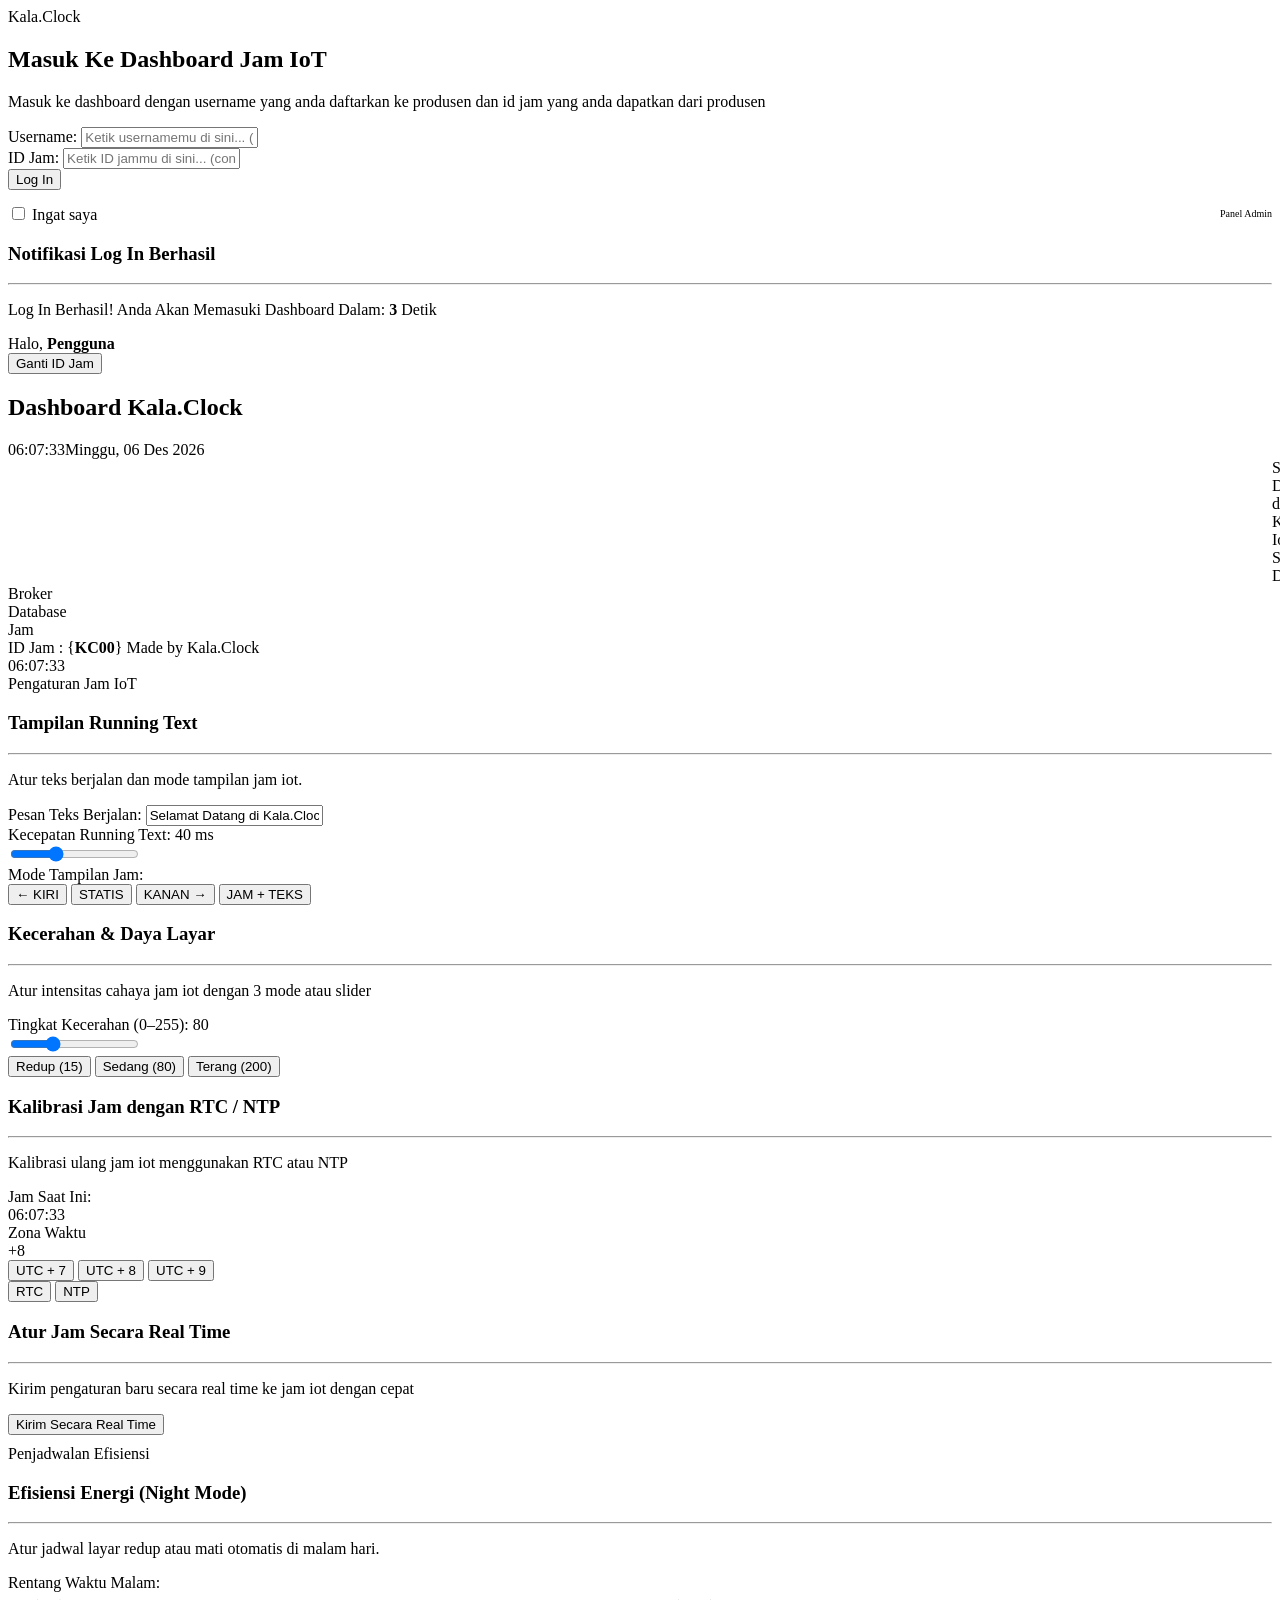
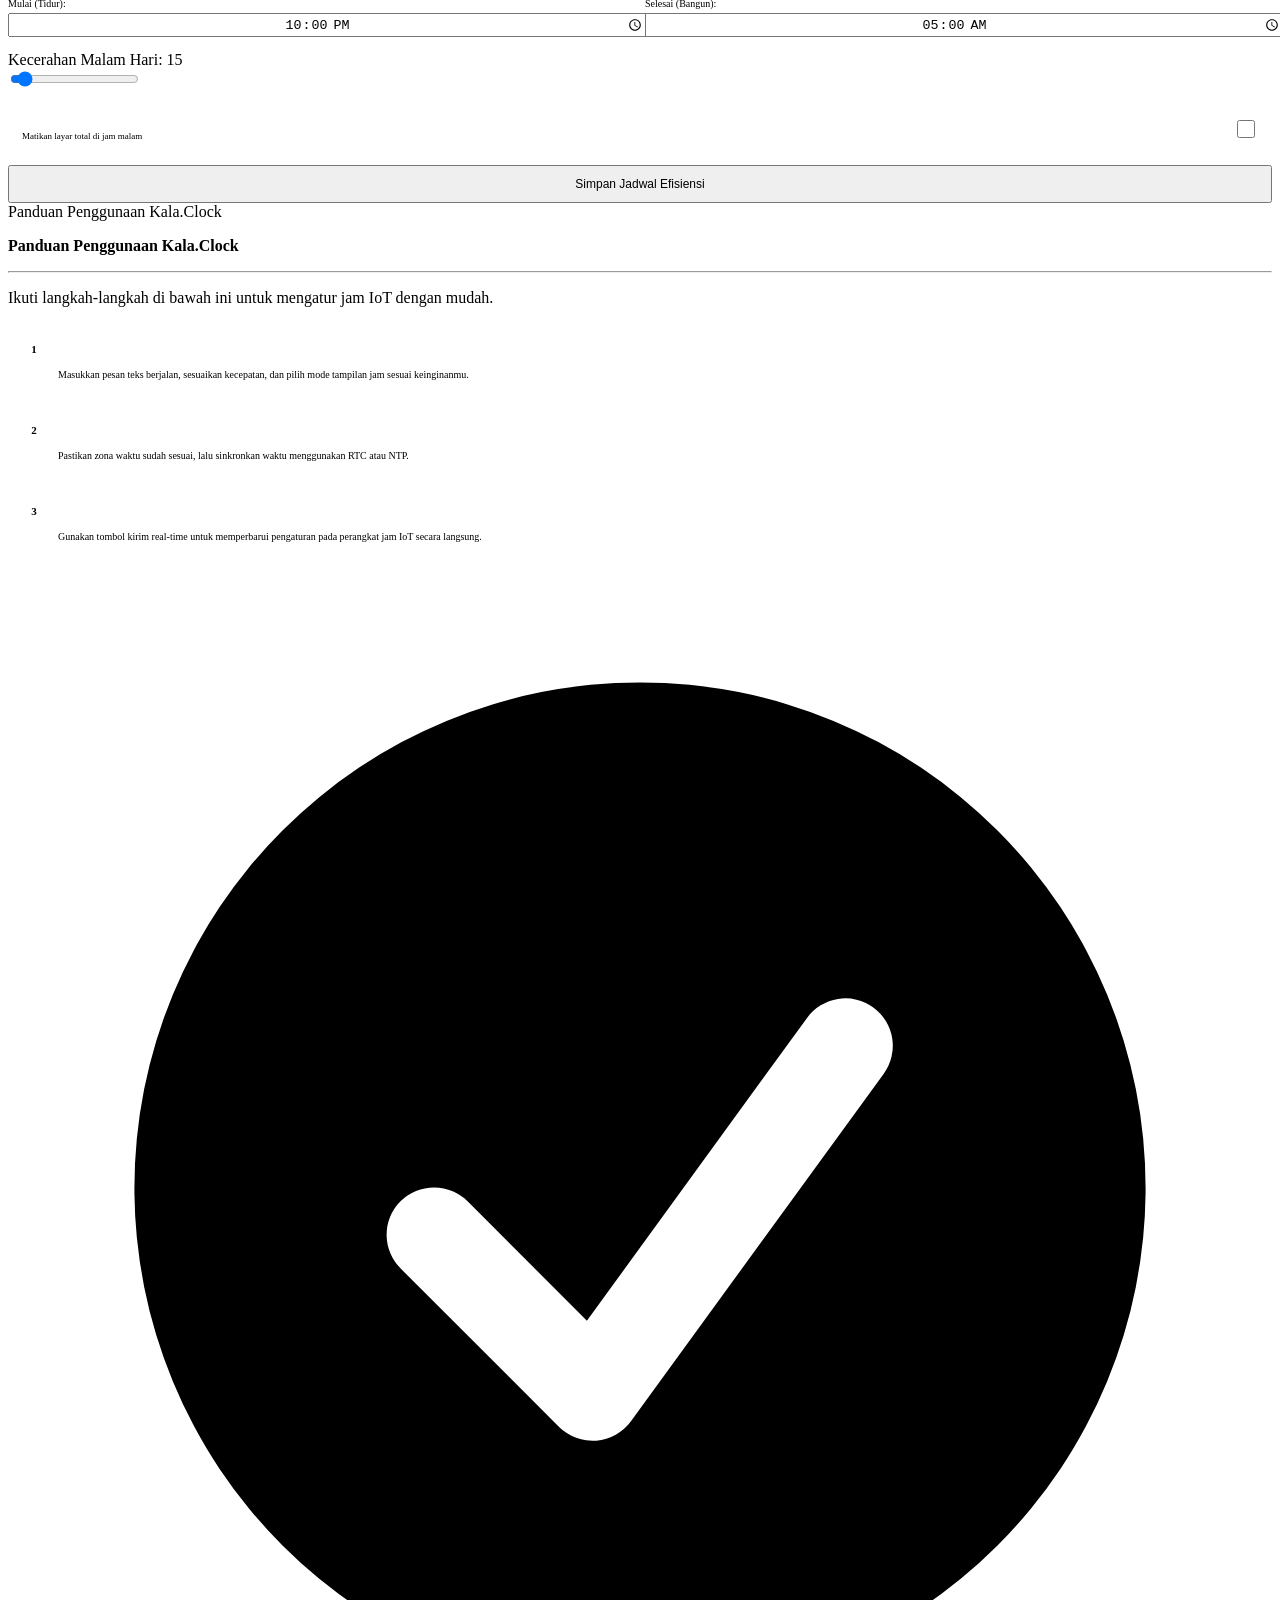
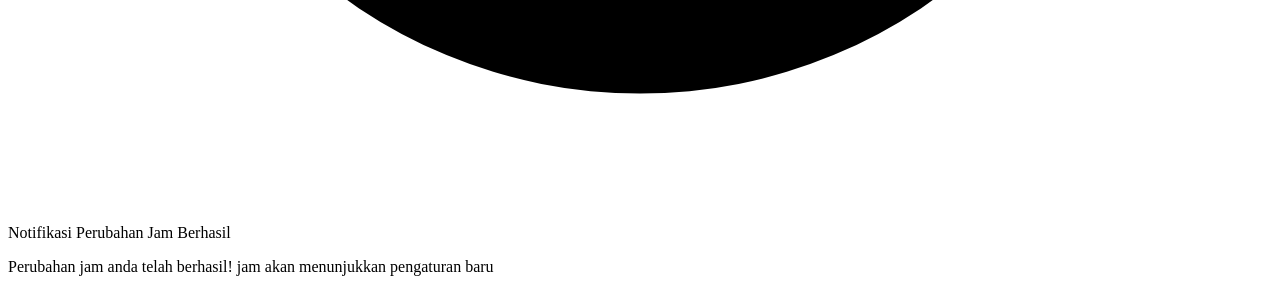
==== commit 6eedbab0: "Update index.html" ====
--- a/KalaClock/index.html
+++ b/KalaClock/index.html
@@ -75,7 +75,7 @@
             <input type="checkbox" id="loginRemember" />
             <span>Ingat saya</span>
           </label>
-          <a href="admin.html" style="color: rgba(239, 68, 68, 0.15); font-size: 10px; text-decoration: none; font-weight: 500;">
+          <a href="admin.html" style="color: var(--bg-card); font-size: 10px; text-decoration: none; font-weight: 500;">
             Panel Admin
           </a>
         </div>
@@ -329,13 +329,13 @@
       </section>
     </div>
     
-    <!-- PEMBATAS SEKSI PENJADWALAN & EFISIENSI -->
-    <div class="section-heading-divider" style="margin-top: 20px;">
-      <span>Penjadwalan &amp; Efisiensi</span>
+    <!-- PEMBATAS SEKSI PENJADWALAN EFISIENSI -->
+    <div class="section-heading-divider" style="margin-top: 10px;">
+      <span>Penjadwalan Efisiensi</span>
     </div>
 
     <!-- BARIS KONTROL 3: EFISIENSI ENERGI & PESAN TERJADWAL -->
-    <div class="controls-grid-column" style="margin-top: 12px; margin-bottom: 20px;">
+    <div class="controls-grid-column" style="margin-top: 6px;">
       
       <!-- KARTU A: EFISIENSI ENERGI (Night Mode) -->
       <section class="control-card">
@@ -380,6 +380,7 @@
         </button>
         </div>
       </section>
+    </div>
 
     <!-- PEMBATAS SEKSI PANDUAN -->
     <div class="section-heading-divider">
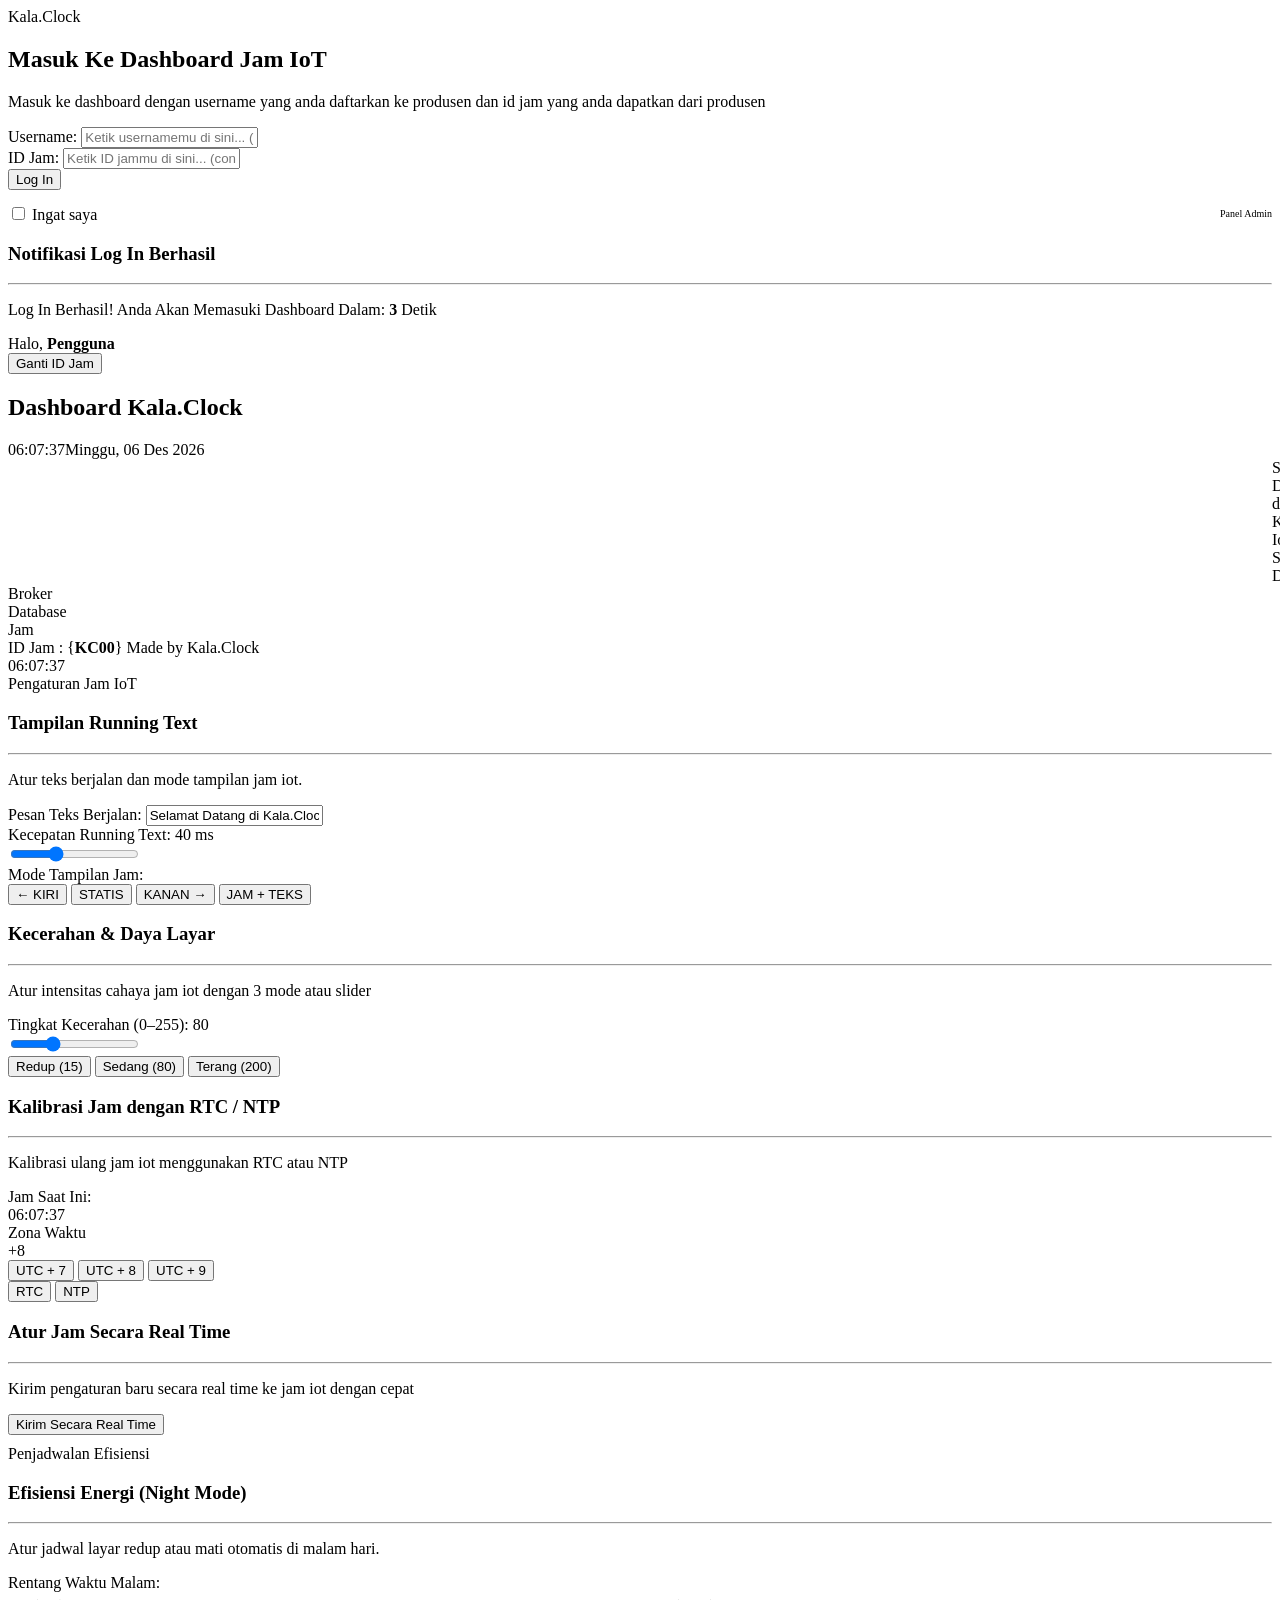
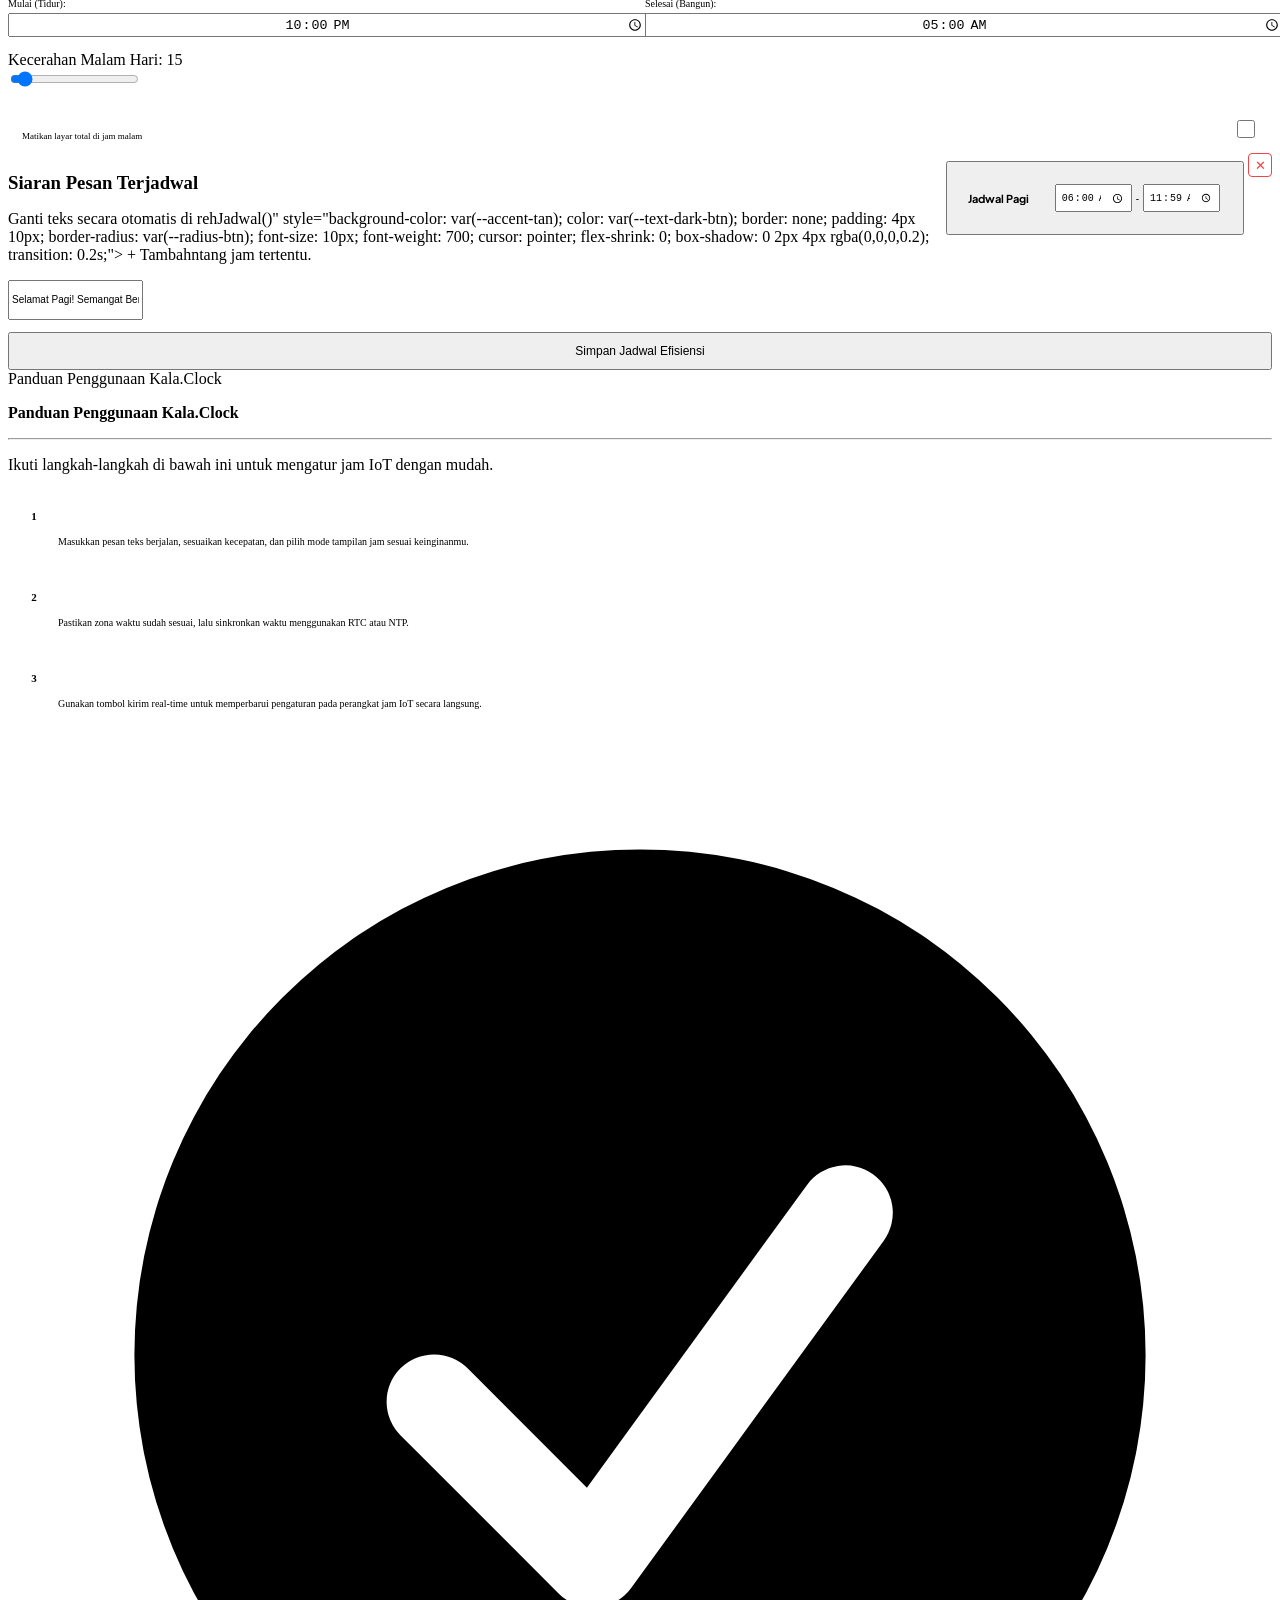
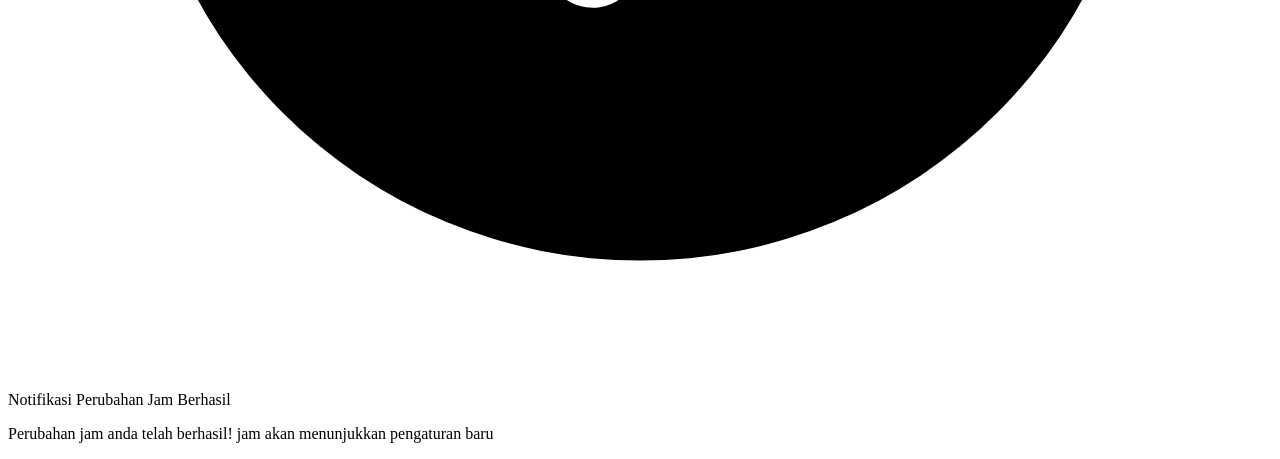
==== commit 34c9a4bc: "Update index.html" ====
--- a/KalaClock/index.html
+++ b/KalaClock/index.html
@@ -375,80 +375,19 @@
             </div>
             <input type="checkbox" id="valAutoSleep" style="accent-color: var(--accent-tan); width: 18px; height: 18px; cursor: pointer;" />
           </div>
-           <button type="button" class="btn-send-realtime" onclick="prosesSimpanJadwal()" style="width: 100%; margin-top: 12px; height: 38px; min-height: 38px; font-size: 12px; padding: 0;">
-          Simpan Jadwal Efisiensi
-        </button>
-        </div>
-      </section>
-    </div>
-
-    <!-- PEMBATAS SEKSI PANDUAN -->
-    <div class="section-heading-divider">
-      <span>Panduan Penggunaan Kala.Clock</span>
-    </div>
-
-    <!-- KARTU 6: PANDUAN PENGGUNAAN -->
-    <section class="control-card" style="margin-top: 4px; width: 100%;">
-      <div class="control-card-header">
-        <h3 style="font-size: 16px;">Panduan Penggunaan Kala.Clock</h3>
-        <hr class="card-dashed-line" />
-        <p>Ikuti langkah-langkah di bawah ini untuk mengatur jam IoT dengan mudah.</p>
-      </div>
-
-      <div style="display: flex; flex-direction: column; gap: 10px; margin-top: 10px;">
-        <div style="display: flex; align-items: flex-start; gap: 12px; background-color: var(--bg-subcard); padding: 12px 14px; border-radius: var(--radius-subcard); border: 1px solid var(--border-subtle);">
-          <span style="background-color: var(--accent-tan); color: var(--text-dark-btn); font-weight: 700; font-size: 11px; width: 24px; height: 24px; border-radius: 50%; display: flex; align-items: center; justify-content: center; flex-shrink: 0; margin-top: 2px;">1</span>
-          <div>
-            <h4 style="color: #ffffff; margin-bottom: 2px; font-size: 12px;">Atur Teks &amp; Mode Tampilan</h4>
-            <p style="font-size: 10px; color: var(--text-muted); margin: 0; line-height: 1.4;">Masukkan pesan teks berjalan, sesuaikan kecepatan, dan pilih mode tampilan jam sesuai keinginanmu.</p>
-          </div>
-        </div>
-
-        <div style="display: flex; align-items: flex-start; gap: 12px; background-color: var(--bg-subcard); padding: 12px 14px; border-radius: var(--radius-subcard); border: 1px solid var(--border-subtle);">
-          <span style="background-color: var(--accent-tan); color: var(--text-dark-btn); font-weight: 700; font-size: 11px; width: 24px; height: 24px; border-radius: 50%; display: flex; align-items: center; justify-content: center; flex-shrink: 0; margin-top: 2px;">2</span>
-          <div>
-            <h4 style="color: #ffffff; margin-bottom: 2px; font-size: 12px;">Kalibrasi Waktu (RTC / NTP)</h4>
-            <p style="font-size: 10px; color: var(--text-muted); margin: 0; line-height: 1.4;">Pastikan zona waktu sudah sesuai, lalu sinkronkan waktu menggunakan RTC atau NTP.</p>
-          </div>
-        </div>
-
-        <div style="display: flex; align-items: flex-start; gap: 12px; background-color: var(--bg-subcard); padding: 12px 14px; border-radius: var(--radius-subcard); border: 1px solid var(--border-subtle);">
-          <span style="background-color: var(--accent-tan); color: var(--text-dark-btn); font-weight: 700; font-size: 11px; width: 24px; height: 24px; border-radius: 50%; display: flex; align-items: center; justify-content: center; flex-shrink: 0; margin-top: 2px;">3</span>
-          <div>
-            <h4 style="color: #ffffff; margin-bottom: 2px; font-size: 12px;">Kirim Pengaturan Real-Time</h4>
-            <p style="font-size: 10px; color: var(--text-muted); margin: 0; line-height: 1.4;">Gunakan tombol kirim real-time untuk memperbarui pengaturan pada perangkat jam IoT secara langsung.</p>
-          </div>
-        </div>
-      </div>
-    </section>
-    
-    <!-- SEKSI 5: TOAST NOTIFIKASI PERUBAHAN JAM -->
-    <div class="toast-notif-wrap" id="toastChangeNotif" role="alert" aria-live="assertive">
-      <div class="toast-notif-card">
-        <div class="toast-header-row">
-          <svg class="toast-check-icon" viewBox="0 0 20 20" fill="currentColor" aria-hidden="true">
-            <path fill-rule="evenodd" d="M10 18a8 8 0 100-16 8 8 0 000 16zm3.857-9.809a.75.75 0 00-1.214-.882l-3.483 4.79-1.88-1.88a.75.75 0 10-1.06 1.061l2.5 2.5a.75.75 0 001.137-.089l4-5.5z" clip-rule="evenodd" />
-          </svg>
-          <span class="toast-title" id="toastTitle">Notifikasi Perubahan Jam Berhasil</span>
-        </div>
-        <p class="toast-body" id="toastBody">
-          Perubahan jam anda telah berhasil! jam akan menunjukkan pengaturan baru
-        </p>
-      </div>
-    </div>
-  </main>
-
+        </div>
+      </section>
       
       <!-- KARTU B: SIARAN PESAN TERJADWAL -->
-      <!-- <section class="control-card">
+      <section class="control-card">
         <div style="display: flex; flex-direction: column; height: 100%;">
           <div class="control-card-header" style="display: flex; justify-content: space-between; align-items: flex-start;">
             <div>
               <h3 style="margin-bottom: 4px;">Siaran Pesan Terjadwal</h3>
-              <p>Ganti teks secara otomatis di rentang jam tertentu.</p>
-            </div>
-            <button type="button" onclick="tambahJadwal()" style="background-color: var(--accent-tan); color: var(--text-dark-btn); border: none; padding: 4px 10px; border-radius: var(--radius-btn); font-size: 10px; font-weight: 700; cursor: pointer; flex-shrink: 0; box-shadow: 0 2px 4px rgba(0,0,0,0.2); transition: 0.2s;">
-              + Tambah
+              <p>Ganti teks secara otomatis di rehJadwal()" style="background-color: var(--accent-tan); color: var(--text-dark-btn); border: none; padding: 4px 10px; border-radius: var(--radius-btn); font-size: 10px; font-weight: 700; cursor: pointer; flex-shrink: 0; box-shadow: 0 2px 4px rgba(0,0,0,0.2); transition: 0.2s;">
+              + Tambahntang jam tertentu.</p>
+            </div>
+            <button type="button" onclick="tamba
             </button>
           </div>
           <hr class="card-dashed-line" style="margin-top: 8px;" />
@@ -468,9 +407,68 @@
             </div>
           </div>
         </div>
-      </section>
-
-    </div> -->
+           <button type="button" class="btn-send-realtime" onclick="prosesSimpanJadwal()" style="width: 100%; margin-top: 12px; height: 38px; min-height: 38px; font-size: 12px; padding: 0;">
+          Simpan Jadwal Efisiensi
+        </button>
+      </section>
+    </div>
+
+    <!-- PEMBATAS SEKSI PANDUAN -->
+    <div class="section-heading-divider">
+      <span>Panduan Penggunaan Kala.Clock</span>
+    </div>
+
+    <!-- KARTU 6: PANDUAN PENGGUNAAN -->
+    <section class="control-card" style="margin-top: 4px; width: 100%;">
+      <div class="control-card-header">
+        <h3 style="font-size: 16px;">Panduan Penggunaan Kala.Clock</h3>
+        <hr class="card-dashed-line" />
+        <p>Ikuti langkah-langkah di bawah ini untuk mengatur jam IoT dengan mudah.</p>
+      </div>
+
+      <div style="display: flex; flex-direction: column; gap: 10px; margin-top: 10px;">
+        <div style="display: flex; align-items: flex-start; gap: 12px; background-color: var(--bg-subcard); padding: 12px 14px; border-radius: var(--radius-subcard); border: 1px solid var(--border-subtle);">
+          <span style="background-color: var(--accent-tan); color: var(--text-dark-btn); font-weight: 700; font-size: 11px; width: 24px; height: 24px; border-radius: 50%; display: flex; align-items: center; justify-content: center; flex-shrink: 0; margin-top: 2px;">1</span>
+          <div>
+            <h4 style="color: #ffffff; margin-bottom: 2px; font-size: 12px;">Atur Teks &amp; Mode Tampilan</h4>
+            <p style="font-size: 10px; color: var(--text-muted); margin: 0; line-height: 1.4;">Masukkan pesan teks berjalan, sesuaikan kecepatan, dan pilih mode tampilan jam sesuai keinginanmu.</p>
+          </div>
+        </div>
+
+        <div style="display: flex; align-items: flex-start; gap: 12px; background-color: var(--bg-subcard); padding: 12px 14px; border-radius: var(--radius-subcard); border: 1px solid var(--border-subtle);">
+          <span style="background-color: var(--accent-tan); color: var(--text-dark-btn); font-weight: 700; font-size: 11px; width: 24px; height: 24px; border-radius: 50%; display: flex; align-items: center; justify-content: center; flex-shrink: 0; margin-top: 2px;">2</span>
+          <div>
+            <h4 style="color: #ffffff; margin-bottom: 2px; font-size: 12px;">Kalibrasi Waktu (RTC / NTP)</h4>
+            <p style="font-size: 10px; color: var(--text-muted); margin: 0; line-height: 1.4;">Pastikan zona waktu sudah sesuai, lalu sinkronkan waktu menggunakan RTC atau NTP.</p>
+          </div>
+        </div>
+
+        <div style="display: flex; align-items: flex-start; gap: 12px; background-color: var(--bg-subcard); padding: 12px 14px; border-radius: var(--radius-subcard); border: 1px solid var(--border-subtle);">
+          <span style="background-color: var(--accent-tan); color: var(--text-dark-btn); font-weight: 700; font-size: 11px; width: 24px; height: 24px; border-radius: 50%; display: flex; align-items: center; justify-content: center; flex-shrink: 0; margin-top: 2px;">3</span>
+          <div>
+            <h4 style="color: #ffffff; margin-bottom: 2px; font-size: 12px;">Kirim Pengaturan Real-Time</h4>
+            <p style="font-size: 10px; color: var(--text-muted); margin: 0; line-height: 1.4;">Gunakan tombol kirim real-time untuk memperbarui pengaturan pada perangkat jam IoT secara langsung.</p>
+          </div>
+        </div>
+      </div>
+    </section>
+    
+    <!-- SEKSI 5: TOAST NOTIFIKASI PERUBAHAN JAM -->
+    <div class="toast-notif-wrap" id="toastChangeNotif" role="alert" aria-live="assertive">
+      <div class="toast-notif-card">
+        <div class="toast-header-row">
+          <svg class="toast-check-icon" viewBox="0 0 20 20" fill="currentColor" aria-hidden="true">
+            <path fill-rule="evenodd" d="M10 18a8 8 0 100-16 8 8 0 000 16zm3.857-9.809a.75.75 0 00-1.214-.882l-3.483 4.79-1.88-1.88a.75.75 0 10-1.06 1.061l2.5 2.5a.75.75 0 001.137-.089l4-5.5z" clip-rule="evenodd" />
+          </svg>
+          <span class="toast-title" id="toastTitle">Notifikasi Perubahan Jam Berhasil</span>
+        </div>
+        <p class="toast-body" id="toastBody">
+          Perubahan jam anda telah berhasil! jam akan menunjukkan pengaturan baru
+        </p>
+      </div>
+    </div>
+  </main>
+
   <!-- Script Controller JavaScript Konsumen -->
   <script src="./assets/js/script.js?v=2.0.3"></script>
 </body>
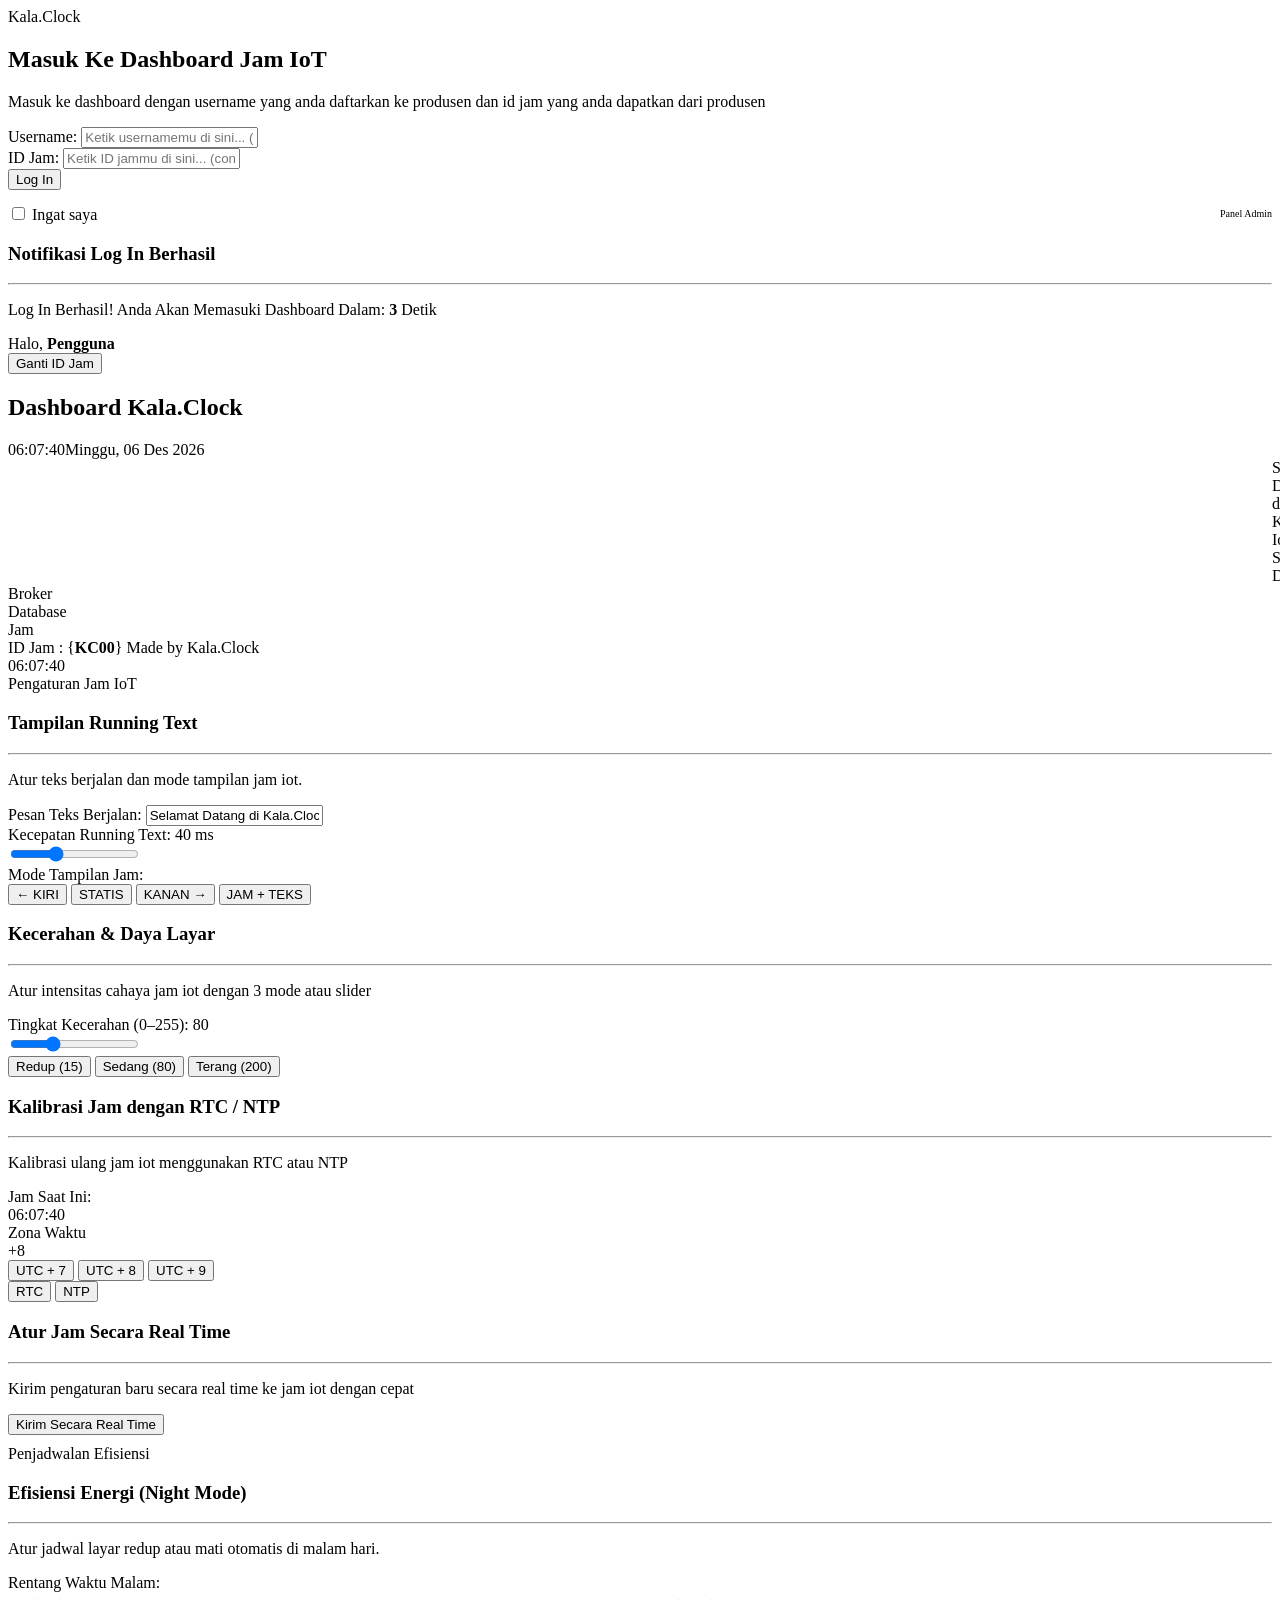
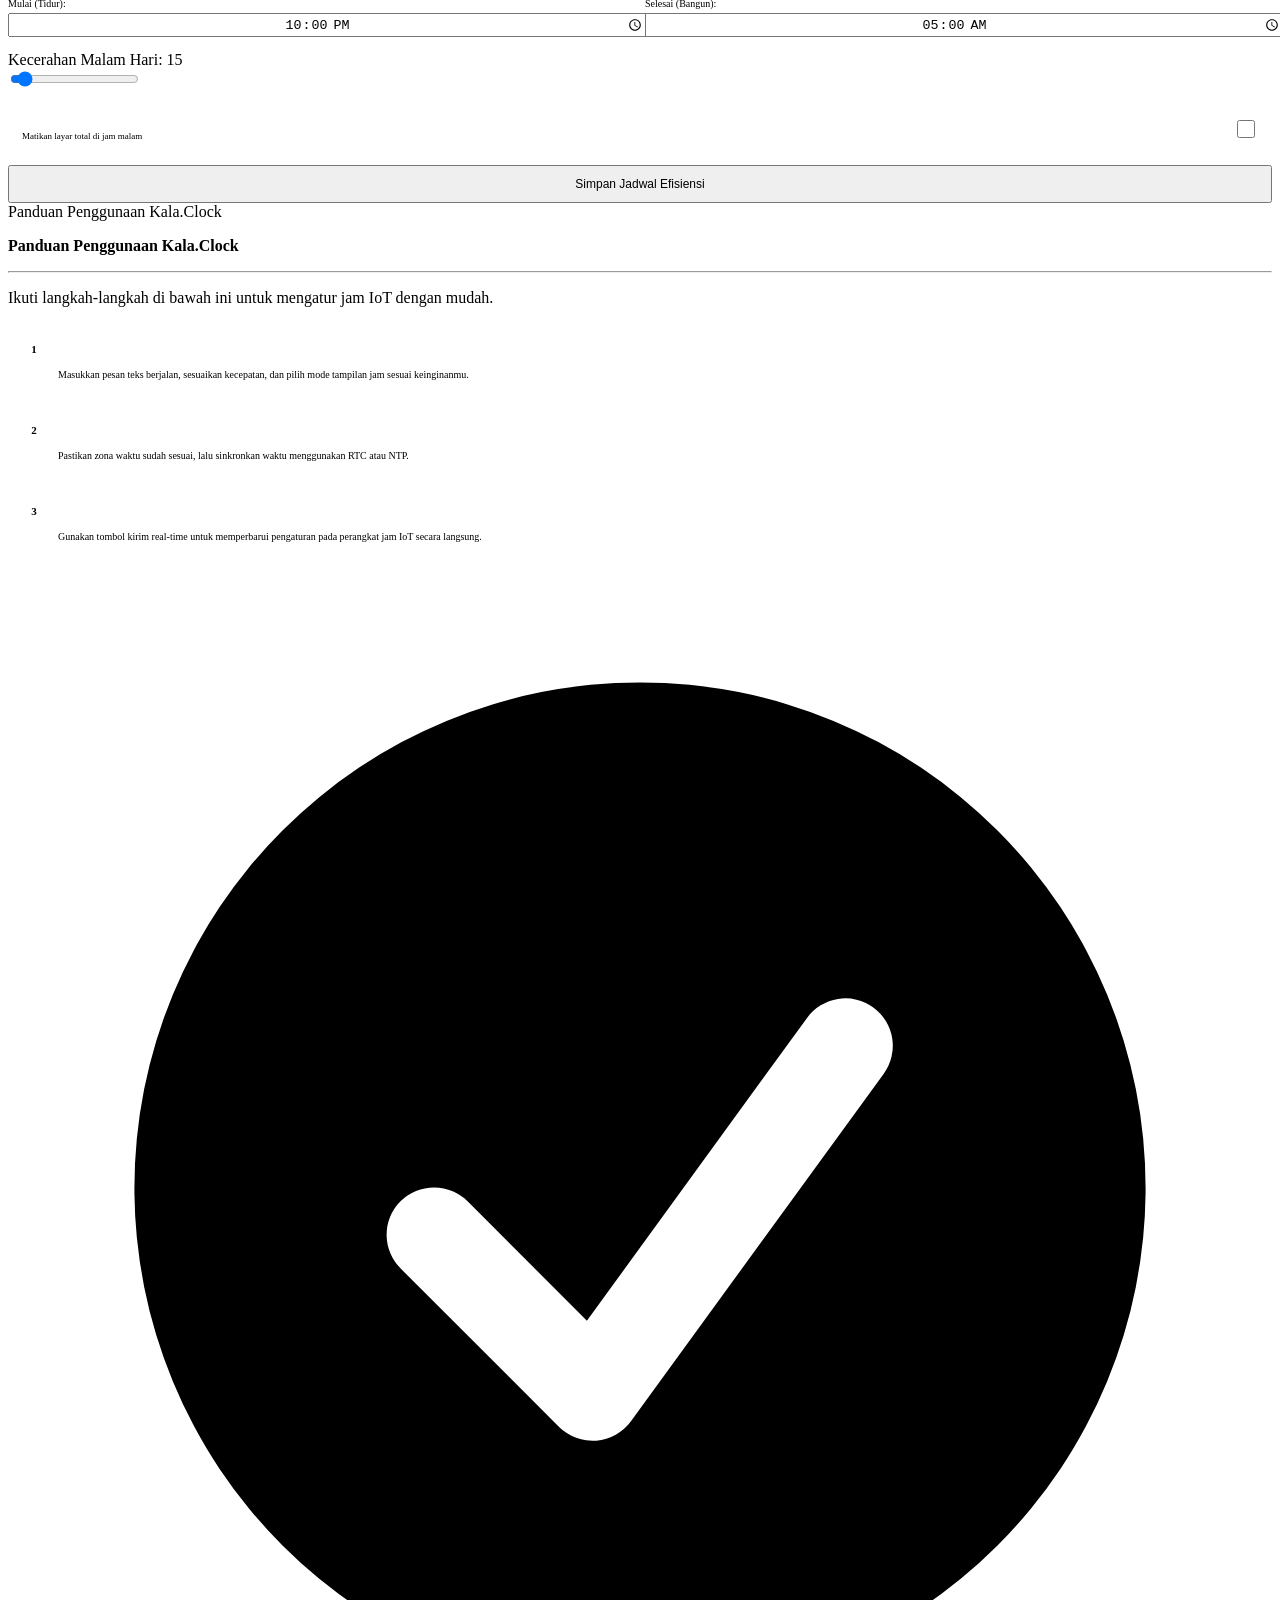
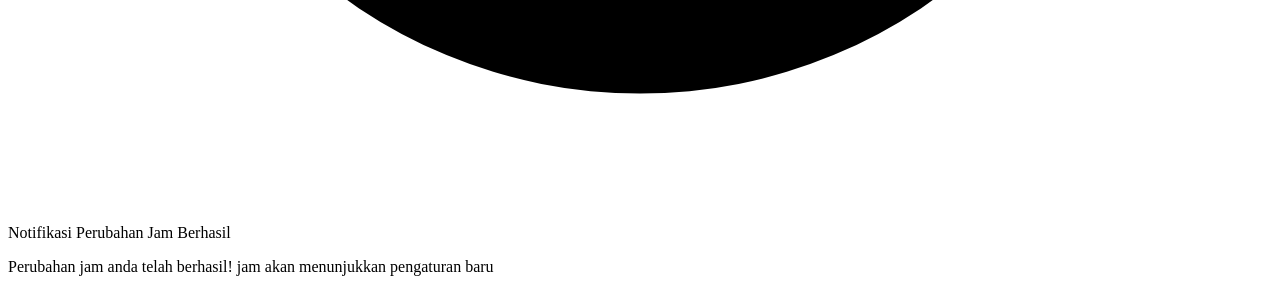
==== commit 75e8cbb8: "Update index.html" ====
--- a/KalaClock/index.html
+++ b/KalaClock/index.html
@@ -375,19 +375,80 @@
             </div>
             <input type="checkbox" id="valAutoSleep" style="accent-color: var(--accent-tan); width: 18px; height: 18px; cursor: pointer;" />
           </div>
-        </div>
-      </section>
+           <button type="button" class="btn-send-realtime" onclick="prosesSimpanJadwal()" style="width: 100%; margin-top: 12px; height: 38px; min-height: 38px; font-size: 12px; padding: 0;">
+          Simpan Jadwal Efisiensi
+        </button>
+        </div>
+      </section>
+    </div>
+
+    <!-- PEMBATAS SEKSI PANDUAN -->
+    <div class="section-heading-divider">
+      <span>Panduan Penggunaan Kala.Clock</span>
+    </div>
+
+    <!-- KARTU 6: PANDUAN PENGGUNAAN -->
+    <section class="control-card" style="margin-top: 4px; width: 100%;">
+      <div class="control-card-header">
+        <h3 style="font-size: 16px;">Panduan Penggunaan Kala.Clock</h3>
+        <hr class="card-dashed-line" />
+        <p>Ikuti langkah-langkah di bawah ini untuk mengatur jam IoT dengan mudah.</p>
+      </div>
+
+      <div style="display: flex; flex-direction: column; gap: 10px; margin-top: 10px;">
+        <div style="display: flex; align-items: flex-start; gap: 12px; background-color: var(--bg-subcard); padding: 12px 14px; border-radius: var(--radius-subcard); border: 1px solid var(--border-subtle);">
+          <span style="background-color: var(--accent-tan); color: var(--text-dark-btn); font-weight: 700; font-size: 11px; width: 24px; height: 24px; border-radius: 50%; display: flex; align-items: center; justify-content: center; flex-shrink: 0; margin-top: 2px;">1</span>
+          <div>
+            <h4 style="color: #ffffff; margin-bottom: 2px; font-size: 12px;">Atur Teks &amp; Mode Tampilan</h4>
+            <p style="font-size: 10px; color: var(--text-muted); margin: 0; line-height: 1.4;">Masukkan pesan teks berjalan, sesuaikan kecepatan, dan pilih mode tampilan jam sesuai keinginanmu.</p>
+          </div>
+        </div>
+
+        <div style="display: flex; align-items: flex-start; gap: 12px; background-color: var(--bg-subcard); padding: 12px 14px; border-radius: var(--radius-subcard); border: 1px solid var(--border-subtle);">
+          <span style="background-color: var(--accent-tan); color: var(--text-dark-btn); font-weight: 700; font-size: 11px; width: 24px; height: 24px; border-radius: 50%; display: flex; align-items: center; justify-content: center; flex-shrink: 0; margin-top: 2px;">2</span>
+          <div>
+            <h4 style="color: #ffffff; margin-bottom: 2px; font-size: 12px;">Kalibrasi Waktu (RTC / NTP)</h4>
+            <p style="font-size: 10px; color: var(--text-muted); margin: 0; line-height: 1.4;">Pastikan zona waktu sudah sesuai, lalu sinkronkan waktu menggunakan RTC atau NTP.</p>
+          </div>
+        </div>
+
+        <div style="display: flex; align-items: flex-start; gap: 12px; background-color: var(--bg-subcard); padding: 12px 14px; border-radius: var(--radius-subcard); border: 1px solid var(--border-subtle);">
+          <span style="background-color: var(--accent-tan); color: var(--text-dark-btn); font-weight: 700; font-size: 11px; width: 24px; height: 24px; border-radius: 50%; display: flex; align-items: center; justify-content: center; flex-shrink: 0; margin-top: 2px;">3</span>
+          <div>
+            <h4 style="color: #ffffff; margin-bottom: 2px; font-size: 12px;">Kirim Pengaturan Real-Time</h4>
+            <p style="font-size: 10px; color: var(--text-muted); margin: 0; line-height: 1.4;">Gunakan tombol kirim real-time untuk memperbarui pengaturan pada perangkat jam IoT secara langsung.</p>
+          </div>
+        </div>
+      </div>
+    </section>
+    
+    <!-- SEKSI 5: TOAST NOTIFIKASI PERUBAHAN JAM -->
+    <div class="toast-notif-wrap" id="toastChangeNotif" role="alert" aria-live="assertive">
+      <div class="toast-notif-card">
+        <div class="toast-header-row">
+          <svg class="toast-check-icon" viewBox="0 0 20 20" fill="currentColor" aria-hidden="true">
+            <path fill-rule="evenodd" d="M10 18a8 8 0 100-16 8 8 0 000 16zm3.857-9.809a.75.75 0 00-1.214-.882l-3.483 4.79-1.88-1.88a.75.75 0 10-1.06 1.061l2.5 2.5a.75.75 0 001.137-.089l4-5.5z" clip-rule="evenodd" />
+          </svg>
+          <span class="toast-title" id="toastTitle">Notifikasi Perubahan Jam Berhasil</span>
+        </div>
+        <p class="toast-body" id="toastBody">
+          Perubahan jam anda telah berhasil! jam akan menunjukkan pengaturan baru
+        </p>
+      </div>
+    </div>
+  </main>
+
       
       <!-- KARTU B: SIARAN PESAN TERJADWAL -->
-      <section class="control-card">
+      <!-- <section class="control-card">
         <div style="display: flex; flex-direction: column; height: 100%;">
           <div class="control-card-header" style="display: flex; justify-content: space-between; align-items: flex-start;">
             <div>
               <h3 style="margin-bottom: 4px;">Siaran Pesan Terjadwal</h3>
-              <p>Ganti teks secara otomatis di rehJadwal()" style="background-color: var(--accent-tan); color: var(--text-dark-btn); border: none; padding: 4px 10px; border-radius: var(--radius-btn); font-size: 10px; font-weight: 700; cursor: pointer; flex-shrink: 0; box-shadow: 0 2px 4px rgba(0,0,0,0.2); transition: 0.2s;">
-              + Tambahntang jam tertentu.</p>
-            </div>
-            <button type="button" onclick="tamba
+              <p>Ganti teks secara otomatis di rentang jam tertentu.</p>
+            </div>
+            <button type="button" onclick="tambahJadwal()" style="background-color: var(--accent-tan); color: var(--text-dark-btn); border: none; padding: 4px 10px; border-radius: var(--radius-btn); font-size: 10px; font-weight: 700; cursor: pointer; flex-shrink: 0; box-shadow: 0 2px 4px rgba(0,0,0,0.2); transition: 0.2s;">
+              + Tambah
             </button>
           </div>
           <hr class="card-dashed-line" style="margin-top: 8px;" />
@@ -407,68 +468,9 @@
             </div>
           </div>
         </div>
-           <button type="button" class="btn-send-realtime" onclick="prosesSimpanJadwal()" style="width: 100%; margin-top: 12px; height: 38px; min-height: 38px; font-size: 12px; padding: 0;">
-          Simpan Jadwal Efisiensi
-        </button>
-      </section>
-    </div>
-
-    <!-- PEMBATAS SEKSI PANDUAN -->
-    <div class="section-heading-divider">
-      <span>Panduan Penggunaan Kala.Clock</span>
-    </div>
-
-    <!-- KARTU 6: PANDUAN PENGGUNAAN -->
-    <section class="control-card" style="margin-top: 4px; width: 100%;">
-      <div class="control-card-header">
-        <h3 style="font-size: 16px;">Panduan Penggunaan Kala.Clock</h3>
-        <hr class="card-dashed-line" />
-        <p>Ikuti langkah-langkah di bawah ini untuk mengatur jam IoT dengan mudah.</p>
-      </div>
-
-      <div style="display: flex; flex-direction: column; gap: 10px; margin-top: 10px;">
-        <div style="display: flex; align-items: flex-start; gap: 12px; background-color: var(--bg-subcard); padding: 12px 14px; border-radius: var(--radius-subcard); border: 1px solid var(--border-subtle);">
-          <span style="background-color: var(--accent-tan); color: var(--text-dark-btn); font-weight: 700; font-size: 11px; width: 24px; height: 24px; border-radius: 50%; display: flex; align-items: center; justify-content: center; flex-shrink: 0; margin-top: 2px;">1</span>
-          <div>
-            <h4 style="color: #ffffff; margin-bottom: 2px; font-size: 12px;">Atur Teks &amp; Mode Tampilan</h4>
-            <p style="font-size: 10px; color: var(--text-muted); margin: 0; line-height: 1.4;">Masukkan pesan teks berjalan, sesuaikan kecepatan, dan pilih mode tampilan jam sesuai keinginanmu.</p>
-          </div>
-        </div>
-
-        <div style="display: flex; align-items: flex-start; gap: 12px; background-color: var(--bg-subcard); padding: 12px 14px; border-radius: var(--radius-subcard); border: 1px solid var(--border-subtle);">
-          <span style="background-color: var(--accent-tan); color: var(--text-dark-btn); font-weight: 700; font-size: 11px; width: 24px; height: 24px; border-radius: 50%; display: flex; align-items: center; justify-content: center; flex-shrink: 0; margin-top: 2px;">2</span>
-          <div>
-            <h4 style="color: #ffffff; margin-bottom: 2px; font-size: 12px;">Kalibrasi Waktu (RTC / NTP)</h4>
-            <p style="font-size: 10px; color: var(--text-muted); margin: 0; line-height: 1.4;">Pastikan zona waktu sudah sesuai, lalu sinkronkan waktu menggunakan RTC atau NTP.</p>
-          </div>
-        </div>
-
-        <div style="display: flex; align-items: flex-start; gap: 12px; background-color: var(--bg-subcard); padding: 12px 14px; border-radius: var(--radius-subcard); border: 1px solid var(--border-subtle);">
-          <span style="background-color: var(--accent-tan); color: var(--text-dark-btn); font-weight: 700; font-size: 11px; width: 24px; height: 24px; border-radius: 50%; display: flex; align-items: center; justify-content: center; flex-shrink: 0; margin-top: 2px;">3</span>
-          <div>
-            <h4 style="color: #ffffff; margin-bottom: 2px; font-size: 12px;">Kirim Pengaturan Real-Time</h4>
-            <p style="font-size: 10px; color: var(--text-muted); margin: 0; line-height: 1.4;">Gunakan tombol kirim real-time untuk memperbarui pengaturan pada perangkat jam IoT secara langsung.</p>
-          </div>
-        </div>
-      </div>
-    </section>
-    
-    <!-- SEKSI 5: TOAST NOTIFIKASI PERUBAHAN JAM -->
-    <div class="toast-notif-wrap" id="toastChangeNotif" role="alert" aria-live="assertive">
-      <div class="toast-notif-card">
-        <div class="toast-header-row">
-          <svg class="toast-check-icon" viewBox="0 0 20 20" fill="currentColor" aria-hidden="true">
-            <path fill-rule="evenodd" d="M10 18a8 8 0 100-16 8 8 0 000 16zm3.857-9.809a.75.75 0 00-1.214-.882l-3.483 4.79-1.88-1.88a.75.75 0 10-1.06 1.061l2.5 2.5a.75.75 0 001.137-.089l4-5.5z" clip-rule="evenodd" />
-          </svg>
-          <span class="toast-title" id="toastTitle">Notifikasi Perubahan Jam Berhasil</span>
-        </div>
-        <p class="toast-body" id="toastBody">
-          Perubahan jam anda telah berhasil! jam akan menunjukkan pengaturan baru
-        </p>
-      </div>
-    </div>
-  </main>
-
+      </section>
+
+    </div> -->
   <!-- Script Controller JavaScript Konsumen -->
   <script src="./assets/js/script.js?v=2.0.3"></script>
 </body>
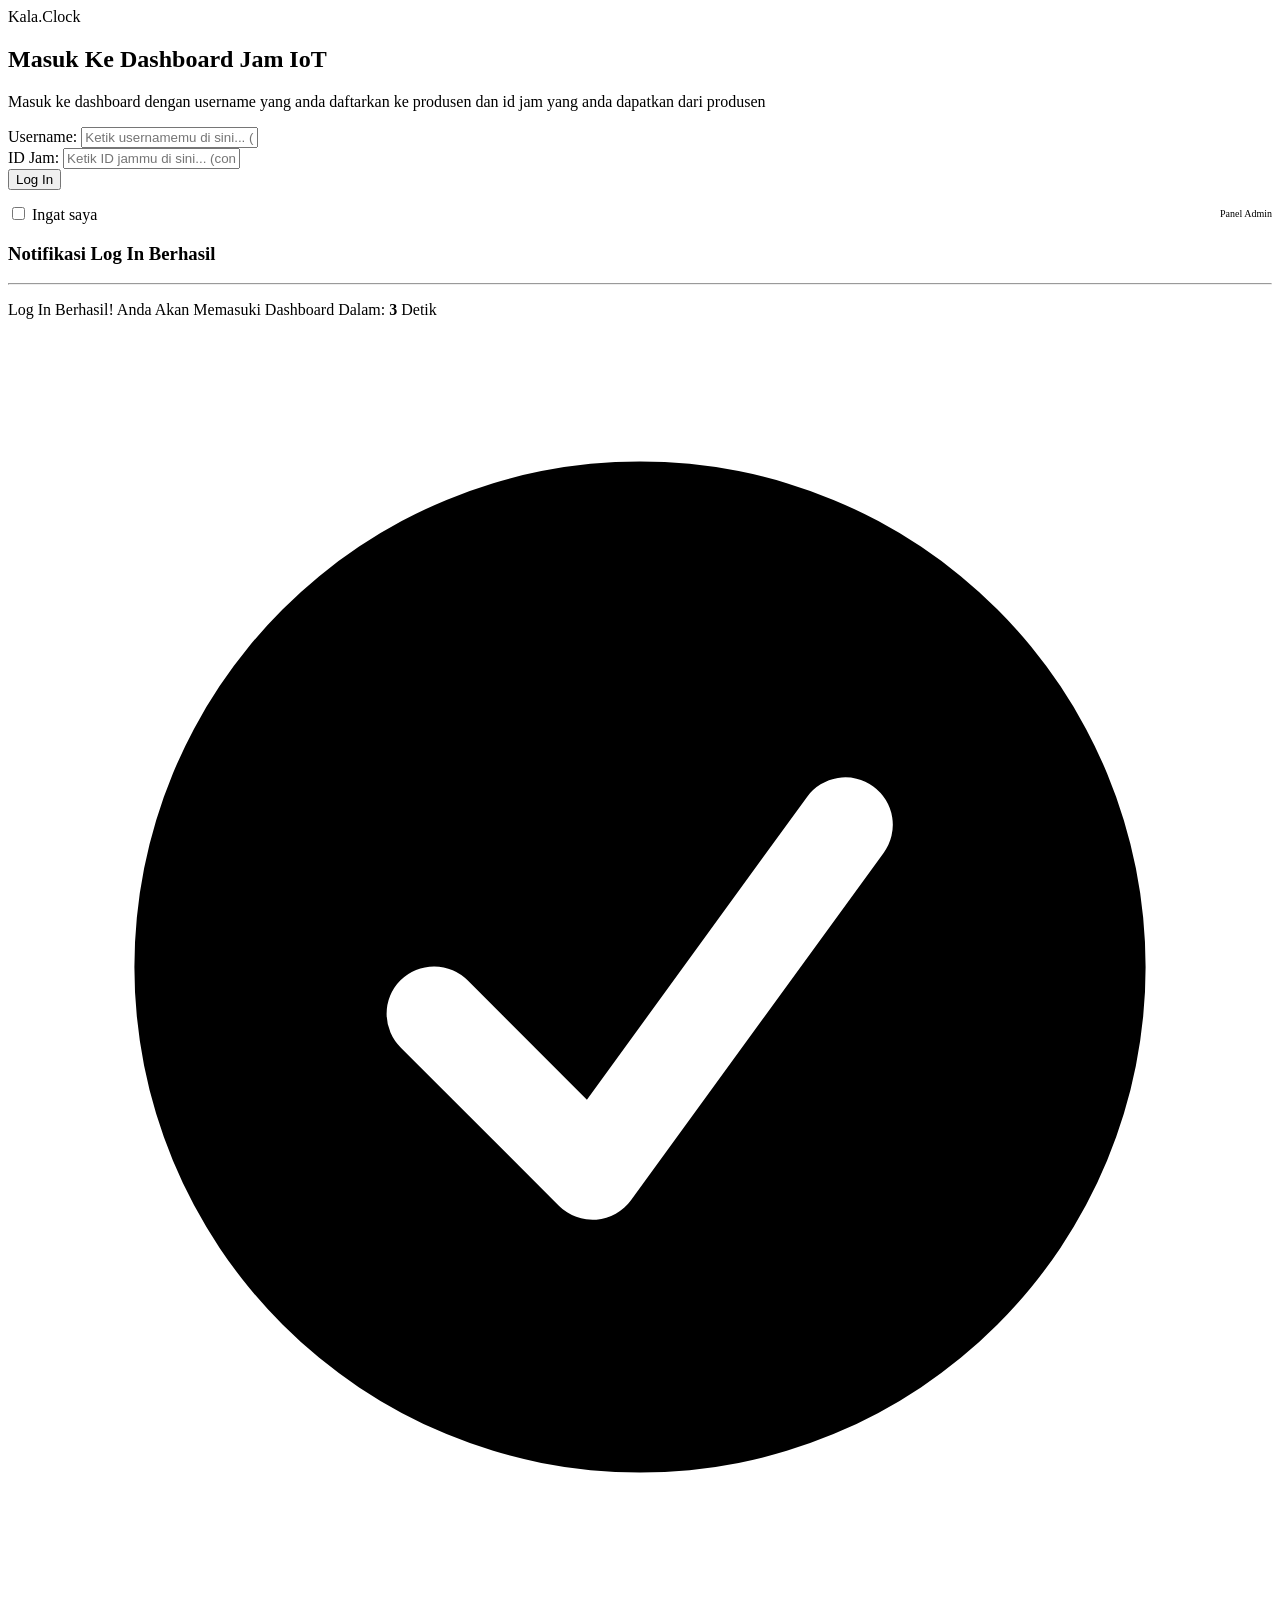
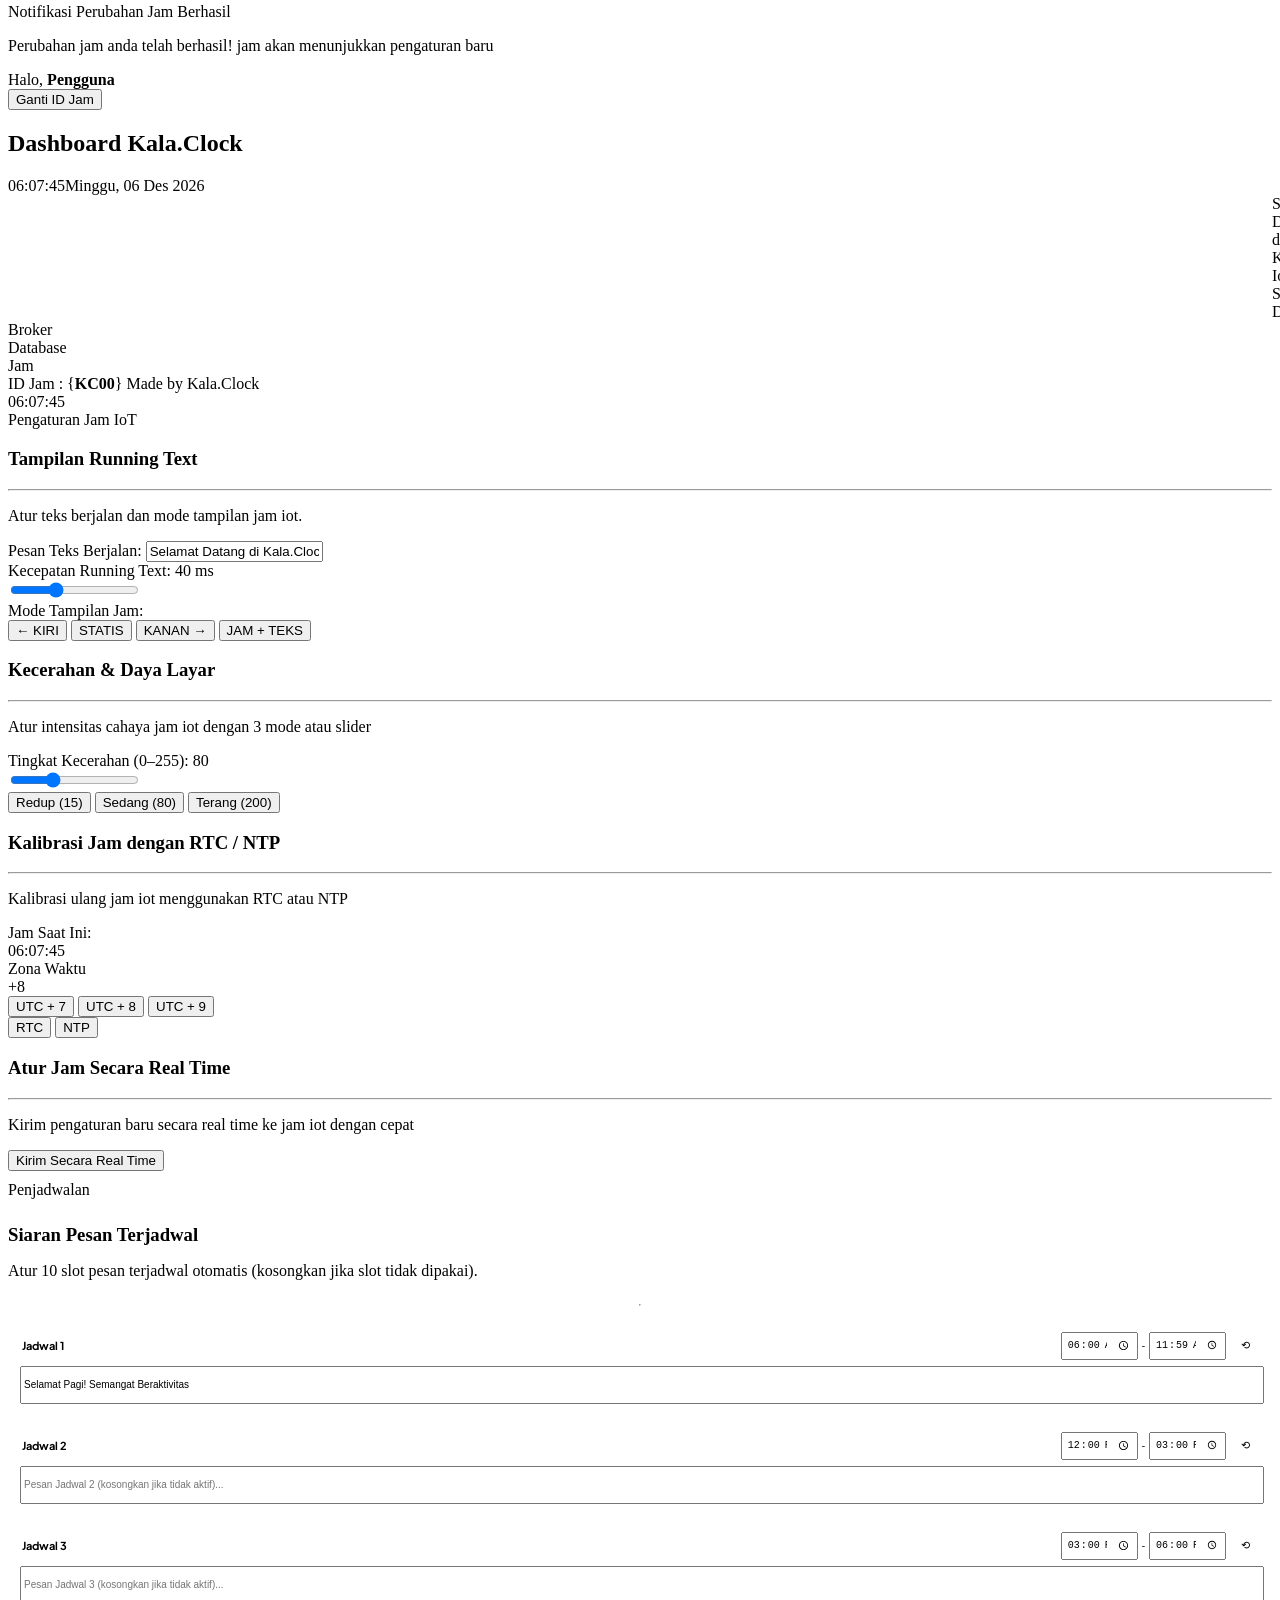
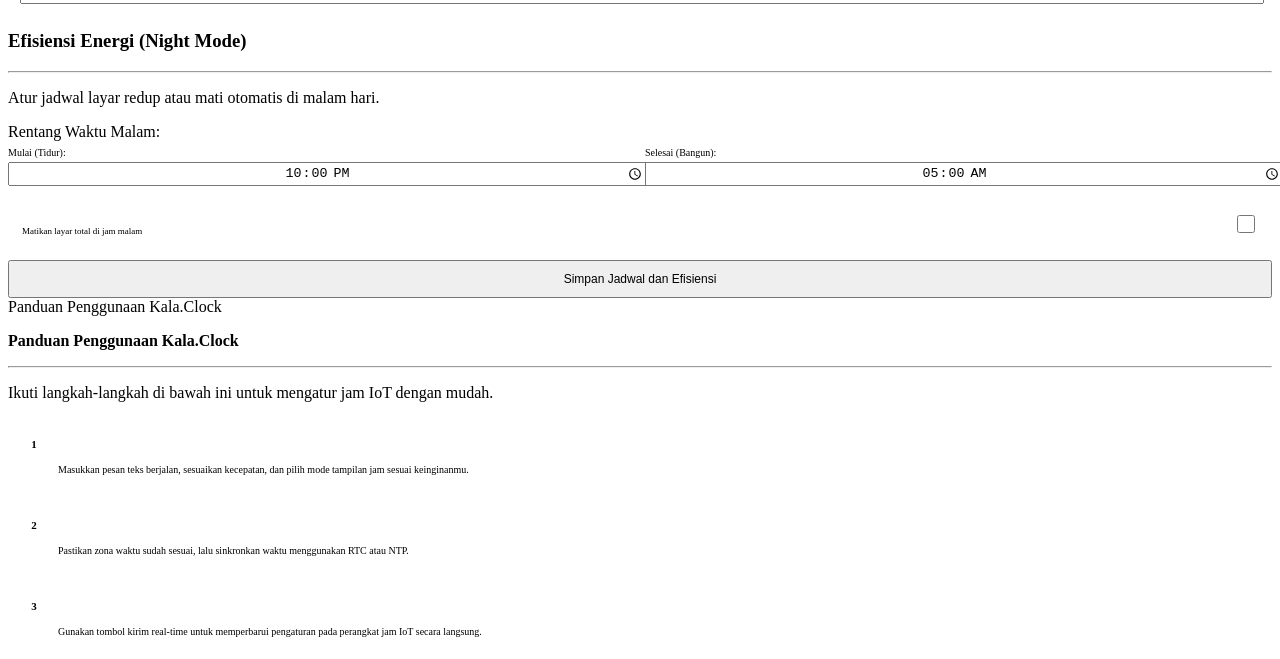
==== commit d497d78a: "Update index.html" ====
--- a/KalaClock/index.html
+++ b/KalaClock/index.html
@@ -18,7 +18,7 @@
   <script src="https://cdnjs.cloudflare.com/ajax/libs/paho-mqtt/1.0.1/mqttws31.min.js"></script>
 
   <!-- Stylesheet Eksternal Kala.Clock -->
-  <link rel="stylesheet" href="./assets/css/style.css?v=1.1.4" />
+  <link rel="stylesheet" href="./assets/css/style.css?v=1.1.5" />
 </head>
 <body>
 
@@ -96,10 +96,27 @@
     </div>
   </div>
 
+ 
+
   <!-- ====================================================================
       SEKSI 4: MAIN DASHBOARD KALA.CLOCK
       ==================================================================== -->
-  <main class="dashboard-wrapper hidden" id="mainDashboard">
+      <!-- SEKSI 5: TOAST NOTIFIKASI PERUBAHAN JAM -->
+    <div class="toast-notif-wrap" id="toastChangeNotif" role="alert" aria-live="assertive">
+      <div class="toast-notif-card">
+        <div class="toast-header-row">
+          <svg class="toast-check-icon" viewBox="0 0 20 20" fill="currentColor" aria-hidden="true">
+            <path fill-rule="evenodd" d="M10 18a8 8 0 100-16 8 8 0 000 16zm3.857-9.809a.75.75 0 00-1.214-.882l-3.483 4.79-1.88-1.88a.75.75 0 10-1.06 1.061l2.5 2.5a.75.75 0 001.137-.089l4-5.5z" clip-rule="evenodd" />
+          </svg>
+          <span class="toast-title" id="toastTitle">Notifikasi Perubahan Jam Berhasil</span>
+        </div>
+        <p class="toast-body" id="toastBody">
+          Perubahan jam anda telah berhasil! jam akan menunjukkan pengaturan baru
+        </p>
+      </div>
+    </div>
+
+    <main class="dashboard-wrapper hidden" id="mainDashboard">
 
     <!-- BAR STATUS PENGGUNA TERHUBUNG -->
     <div class="dashboard-topbar">
@@ -113,7 +130,6 @@
         </button>
       </div>
     </div>
-
     <!-- KARTU 1: PREVIEW RUNNING TEXT + JAM ANALOG & DIGITAL -->
     <section class="card-main-preview">
       <div class="main-preview-header">
@@ -331,55 +347,215 @@
     
     <!-- PEMBATAS SEKSI PENJADWALAN EFISIENSI -->
     <div class="section-heading-divider" style="margin-top: 10px;">
-      <span>Penjadwalan Efisiensi</span>
+      <span>Penjadwalan</span>
     </div>
 
     <!-- BARIS KONTROL 3: EFISIENSI ENERGI & PESAN TERJADWAL -->
     <div class="controls-grid-column" style="margin-top: 6px;">
       
-      <!-- KARTU A: EFISIENSI ENERGI (Night Mode) -->
-      <section class="control-card">
+    <!-- KARTU A: SIARAN PESAN TERJADWAL -->
+    <section class="control-card">
+    <div style="display: flex; flex-direction: column; height: 100%;">
+      <div class="control-card-header" style="display: flex; justify-content: space-between; align-items: flex-start;">
         <div>
-          <div class="control-card-header">
-            <h3>Efisiensi Energi (Night Mode)</h3>
-            <hr class="card-dashed-line" />
-            <p>Atur jadwal layar redup atau mati otomatis di malam hari.</p>
-          </div>
-
-          <div class="control-field-group" style="margin-top: 12px;">
-            <span class="field-label">Rentang Waktu Malam:</span>
-            <div style="display: grid; grid-template-columns: 1fr 1fr; gap: 10px; margin-top: 6px;">
-              <div>
-                <label style="font-size: 10px; color: var(--text-muted); display: block; margin-bottom: 4px;">Mulai (Tidur):</label>
-                <input type="time" id="valWaktuTidur" class="control-input" value="22:00" style="padding: 0 8px; text-align: center; width: 100%;" />
-              </div>
-              <div>
-                <label style="font-size: 10px; color: var(--text-muted); display: block; margin-bottom: 4px;">Selesai (Bangun):</label>
-                <input type="time" id="valWaktuBangun" class="control-input" value="05:00" style="padding: 0 8px; text-align: center; width: 100%;" />
-              </div>
-            </div>
-          </div>
-
-          <div class="control-field-group" style="margin-top: 14px;">
-            <div class="field-label-row">
-              <label class="field-label">Kecerahan Malam Hari:</label>
-              <span class="val-badge" id="badgeKecerahanMalam">15</span>
-            </div>
-            <input type="range" id="valKecerahanMalam" class="custom-range-slider" min="0" max="255" value="15" oninput="document.getElementById('badgeKecerahanMalam').innerText = this.value" />
-          </div>
-          
-          <div style="display: flex; align-items: center; justify-content: space-between; background-color: var(--bg-subcard); padding: 12px 14px; border-radius: var(--radius-btn); border: 1px solid var(--border-subtle); margin-top: 14px;">
-            <div style="display: flex; flex-direction: column;">
-              <span style="font-size: 11px; font-weight: 700; color: #fff;">Auto Sleep Layar</span>
-              <span style="font-size: 9px; color: var(--text-muted); margin-top: 2px;">Matikan layar total di jam malam</span>
-            </div>
-            <input type="checkbox" id="valAutoSleep" style="accent-color: var(--accent-tan); width: 18px; height: 18px; cursor: pointer;" />
-          </div>
-           <button type="button" class="btn-send-realtime" onclick="prosesSimpanJadwal()" style="width: 100%; margin-top: 12px; height: 38px; min-height: 38px; font-size: 12px; padding: 0;">
-          Simpan Jadwal Efisiensi
-        </button>
-        </div>
-      </section>
+          <h3 style="margin-bottom: 4px;">Siaran Pesan Terjadwal</h3>
+          <p>Atur 10 slot pesan terjadwal otomatis (kosongkan jika slot tidak dipakai).</p>
+        </div>
+        <!-- <span style="background-color: var(--bg-subcard); color: var(--accent-tan); border: 1px solid var(--accent-tan); padding: 3px 8px; border-radius: var(--radius-btn); font-size: 10px; font-weight: 700;">10 Slot Fixed</span> -->
+      </div>
+      <hr class="card-dashed-line" style="margin-top: 8px;" />
+    
+      <div id="wadahJadwal" style="display: flex; flex-direction: column; gap: 8px; margin-top: 8px; max-height: 290px; overflow-y: auto; padding-right: 4px;">
+        <!-- SLOT 1 -->
+        <div class="jadwal-item1" data-jadwal-id="1" style="background-color: var(--bg-subcard); padding: 10px 12px; border-radius: var(--radius-btn); border: 1px solid var(--border-subtle);">
+          <div style="display: flex; justify-content: space-between; align-items: center; margin-bottom: 6px;">
+            <input type="text" value="Jadwal 1" class="input-nama-jadwal" style="background: transparent; border: none; color: var(--accent-tan); font-size: 11px; font-weight: 700; outline: none; width: 85px; font-family: 'Plus Jakarta Sans';" />
+            <div style="display: flex; gap: 4px; align-items: center;">
+              <input type="time" class="control-input input-mulai" value="06:00" style="height: 24px; padding: 0 4px; font-size: 10px; width: 65px; text-align: center;" />
+              <span style="color: var(--text-muted); font-size: 10px;">-</span>
+              <input type="time" class="control-input input-selesai" value="11:59" style="height: 24px; padding: 0 4px; font-size: 10px; width: 65px; text-align: center;" />
+              <button type="button" onclick="kosongkanJadwal(this)" style="background: transparent; color: var(--text-muted); border: 1px solid rgba(255,255,255,0.15); border-radius: 4px; width: 22px; height: 22px; cursor: pointer; margin-left: 4px; display: flex; align-items: center; justify-content: center; font-size: 11px; transition: 0.2s;" title="Kosongkan pesan slot ini">⟲</button>
+            </div>
+          </div>
+          <input type="text" class="control-input input-pesan" placeholder="Pesan Jadwal 1 (kosongkan jika tidak aktif)..." value="Selamat Pagi! Semangat Beraktivitas" style="height: 32px; font-size: 10px; width: 100%;" />
+        </div>
+        
+        <!-- SLOT 2 -->
+        <div class="jadwal-item2" data-jadwal-id="2" style="background-color: var(--bg-subcard); padding: 10px 12px; border-radius: var(--radius-btn); border: 1px solid var(--border-subtle);">
+          <div style="display: flex; justify-content: space-between; align-items: center; margin-bottom: 6px;">
+            <input type="text" value="Jadwal 2" class="input-nama-jadwal" style="background: transparent; border: none; color: var(--accent-tan); font-size: 11px; font-weight: 700; outline: none; width: 85px; font-family: 'Plus Jakarta Sans';" />
+            <div style="display: flex; gap: 4px; align-items: center;">
+              <input type="time" class="control-input input-mulai" value="12:00" style="height: 24px; padding: 0 4px; font-size: 10px; width: 65px; text-align: center;" />
+              <span style="color: var(--text-muted); font-size: 10px;">-</span>
+              <input type="time" class="control-input input-selesai" value="15:00" style="height: 24px; padding: 0 4px; font-size: 10px; width: 65px; text-align: center;" />
+              <button type="button" onclick="kosongkanJadwal(this)" style="background: transparent; color: var(--text-muted); border: 1px solid rgba(255,255,255,0.15); border-radius: 4px; width: 22px; height: 22px; cursor: pointer; margin-left: 4px; display: flex; align-items: center; justify-content: center; font-size: 11px; transition: 0.2s;" title="Kosongkan pesan slot ini">⟲</button>
+            </div>
+          </div>
+          <input type="text" class="control-input input-pesan" placeholder="Pesan Jadwal 2 (kosongkan jika tidak aktif)..." value="" style="height: 32px; font-size: 10px; width: 100%;" />
+        </div>
+        
+        <!-- SLOT 3 -->
+        <div class="jadwal-item3" data-jadwal-id="3" style="background-color: var(--bg-subcard); padding: 10px 12px; border-radius: var(--radius-btn); border: 1px solid var(--border-subtle);">
+          <div style="display: flex; justify-content: space-between; align-items: center; margin-bottom: 6px;">
+            <input type="text" value="Jadwal 3" class="input-nama-jadwal" style="background: transparent; border: none; color: var(--accent-tan); font-size: 11px; font-weight: 700; outline: none; width: 85px; font-family: 'Plus Jakarta Sans';" />
+            <div style="display: flex; gap: 4px; align-items: center;">
+              <input type="time" class="control-input input-mulai" value="15:00" style="height: 24px; padding: 0 4px; font-size: 10px; width: 65px; text-align: center;" />
+              <span style="color: var(--text-muted); font-size: 10px;">-</span>
+              <input type="time" class="control-input input-selesai" value="18:00" style="height: 24px; padding: 0 4px; font-size: 10px; width: 65px; text-align: center;" />
+              <button type="button" onclick="kosongkanJadwal(this)" style="background: transparent; color: var(--text-muted); border: 1px solid rgba(255,255,255,0.15); border-radius: 4px; width: 22px; height: 22px; cursor: pointer; margin-left: 4px; display: flex; align-items: center; justify-content: center; font-size: 11px; transition: 0.2s;" title="Kosongkan pesan slot ini">⟲</button>
+            </div>
+          </div>
+          <input type="text" class="control-input input-pesan" placeholder="Pesan Jadwal 3 (kosongkan jika tidak aktif)..." value="" style="height: 32px; font-size: 10px; width: 100%;" />
+        </div>
+        
+        <!-- SLOT 4 -->
+        <div class="jadwal-item4" data-jadwal-id="4" style="background-color: var(--bg-subcard); padding: 10px 12px; border-radius: var(--radius-btn); border: 1px solid var(--border-subtle);">
+          <div style="display: flex; justify-content: space-between; align-items: center; margin-bottom: 6px;">
+            <input type="text" value="Jadwal 4" class="input-nama-jadwal" style="background: transparent; border: none; color: var(--accent-tan); font-size: 11px; font-weight: 700; outline: none; width: 85px; font-family: 'Plus Jakarta Sans';" />
+            <div style="display: flex; gap: 4px; align-items: center;">
+              <input type="time" class="control-input input-mulai" value="18:00" style="height: 24px; padding: 0 4px; font-size: 10px; width: 65px; text-align: center;" />
+              <span style="color: var(--text-muted); font-size: 10px;">-</span>
+              <input type="time" class="control-input input-selesai" value="21:00" style="height: 24px; padding: 0 4px; font-size: 10px; width: 65px; text-align: center;" />
+              <button type="button" onclick="kosongkanJadwal(this)" style="background: transparent; color: var(--text-muted); border: 1px solid rgba(255,255,255,0.15); border-radius: 4px; width: 22px; height: 22px; cursor: pointer; margin-left: 4px; display: flex; align-items: center; justify-content: center; font-size: 11px; transition: 0.2s;" title="Kosongkan pesan slot ini">⟲</button>
+            </div>
+          </div>
+          <input type="text" class="control-input input-pesan" placeholder="Pesan Jadwal 4 (kosongkan jika tidak aktif)..." value="" style="height: 32px; font-size: 10px; width: 100%;" />
+        </div>
+        
+        <!-- SLOT 5 -->
+        <div class="jadwal-item5" data-jadwal-id="5" style="background-color: var(--bg-subcard); padding: 10px 12px; border-radius: var(--radius-btn); border: 1px solid var(--border-subtle);">
+          <div style="display: flex; justify-content: space-between; align-items: center; margin-bottom: 6px;">
+            <input type="text" value="Jadwal 5" class="input-nama-jadwal" style="background: transparent; border: none; color: var(--accent-tan); font-size: 11px; font-weight: 700; outline: none; width: 85px; font-family: 'Plus Jakarta Sans';" />
+            <div style="display: flex; gap: 4px; align-items: center;">
+              <input type="time" class="control-input input-mulai" value="21:00" style="height: 24px; padding: 0 4px; font-size: 10px; width: 65px; text-align: center;" />
+              <span style="color: var(--text-muted); font-size: 10px;">-</span>
+              <input type="time" class="control-input input-selesai" value="23:59" style="height: 24px; padding: 0 4px; font-size: 10px; width: 65px; text-align: center;" />
+              <button type="button" onclick="kosongkanJadwal(this)" style="background: transparent; color: var(--text-muted); border: 1px solid rgba(255,255,255,0.15); border-radius: 4px; width: 22px; height: 22px; cursor: pointer; margin-left: 4px; display: flex; align-items: center; justify-content: center; font-size: 11px; transition: 0.2s;" title="Kosongkan pesan slot ini">⟲</button>
+            </div>
+          </div>
+          <input type="text" class="control-input input-pesan" placeholder="Pesan Jadwal 5 (kosongkan jika tidak aktif)..." value="" style="height: 32px; font-size: 10px; width: 100%;" />
+        </div>
+        
+        <!-- SLOT 6 -->
+        <div class="jadwal-item6" data-jadwal-id="6" style="background-color: var(--bg-subcard); padding: 10px 12px; border-radius: var(--radius-btn); border: 1px solid var(--border-subtle);">
+          <div style="display: flex; justify-content: space-between; align-items: center; margin-bottom: 6px;">
+            <input type="text" value="Jadwal 6" class="input-nama-jadwal" style="background: transparent; border: none; color: var(--accent-tan); font-size: 11px; font-weight: 700; outline: none; width: 85px; font-family: 'Plus Jakarta Sans';" />
+            <div style="display: flex; gap: 4px; align-items: center;">
+              <input type="time" class="control-input input-mulai" value="00:00" style="height: 24px; padding: 0 4px; font-size: 10px; width: 65px; text-align: center;" />
+              <span style="color: var(--text-muted); font-size: 10px;">-</span>
+              <input type="time" class="control-input input-selesai" value="00:00" style="height: 24px; padding: 0 4px; font-size: 10px; width: 65px; text-align: center;" />
+              <button type="button" onclick="kosongkanJadwal(this)" style="background: transparent; color: var(--text-muted); border: 1px solid rgba(255,255,255,0.15); border-radius: 4px; width: 22px; height: 22px; cursor: pointer; margin-left: 4px; display: flex; align-items: center; justify-content: center; font-size: 11px; transition: 0.2s;" title="Kosongkan pesan slot ini">⟲</button>
+            </div>
+          </div>
+          <input type="text" class="control-input input-pesan" placeholder="Pesan Jadwal 6 (kosongkan jika tidak aktif)..." value="" style="height: 32px; font-size: 10px; width: 100%;" />
+        </div>
+        
+        <!-- SLOT 7 -->
+        <div class="jadwal-item7" data-jadwal-id="7" style="background-color: var(--bg-subcard); padding: 10px 12px; border-radius: var(--radius-btn); border: 1px solid var(--border-subtle);">
+          <div style="display: flex; justify-content: space-between; align-items: center; margin-bottom: 6px;">
+            <input type="text" value="Jadwal 7" class="input-nama-jadwal" style="background: transparent; border: none; color: var(--accent-tan); font-size: 11px; font-weight: 700; outline: none; width: 85px; font-family: 'Plus Jakarta Sans';" />
+            <div style="display: flex; gap: 4px; align-items: center;">
+              <input type="time" class="control-input input-mulai" value="00:00" style="height: 24px; padding: 0 4px; font-size: 10px; width: 65px; text-align: center;" />
+              <span style="color: var(--text-muted); font-size: 10px;">-</span>
+              <input type="time" class="control-input input-selesai" value="00:00" style="height: 24px; padding: 0 4px; font-size: 10px; width: 65px; text-align: center;" />
+              <button type="button" onclick="kosongkanJadwal(this)" style="background: transparent; color: var(--text-muted); border: 1px solid rgba(255,255,255,0.15); border-radius: 4px; width: 22px; height: 22px; cursor: pointer; margin-left: 4px; display: flex; align-items: center; justify-content: center; font-size: 11px; transition: 0.2s;" title="Kosongkan pesan slot ini">⟲</button>
+            </div>
+          </div>
+          <input type="text" class="control-input input-pesan" placeholder="Pesan Jadwal 7 (kosongkan jika tidak aktif)..." value="" style="height: 32px; font-size: 10px; width: 100%;" />
+        </div>
+        
+        <!-- SLOT 8 -->
+        <div class="jadwal-item8" data-jadwal-id="8" style="background-color: var(--bg-subcard); padding: 10px 12px; border-radius: var(--radius-btn); border: 1px solid var(--border-subtle);">
+          <div style="display: flex; justify-content: space-between; align-items: center; margin-bottom: 6px;">
+            <input type="text" value="Jadwal 8" class="input-nama-jadwal" style="background: transparent; border: none; color: var(--accent-tan); font-size: 11px; font-weight: 700; outline: none; width: 85px; font-family: 'Plus Jakarta Sans';" />
+            <div style="display: flex; gap: 4px; align-items: center;">
+              <input type="time" class="control-input input-mulai" value="00:00" style="height: 24px; padding: 0 4px; font-size: 10px; width: 65px; text-align: center;" />
+              <span style="color: var(--text-muted); font-size: 10px;">-</span>
+              <input type="time" class="control-input input-selesai" value="00:00" style="height: 24px; padding: 0 4px; font-size: 10px; width: 65px; text-align: center;" />
+              <button type="button" onclick="kosongkanJadwal(this)" style="background: transparent; color: var(--text-muted); border: 1px solid rgba(255,255,255,0.15); border-radius: 4px; width: 22px; height: 22px; cursor: pointer; margin-left: 4px; display: flex; align-items: center; justify-content: center; font-size: 11px; transition: 0.2s;" title="Kosongkan pesan slot ini">⟲</button>
+            </div>
+          </div>
+          <input type="text" class="control-input input-pesan" placeholder="Pesan Jadwal 8 (kosongkan jika tidak aktif)..." value="" style="height: 32px; font-size: 10px; width: 100%;" />
+        </div>
+        
+        <!-- SLOT 9 -->
+        <div class="jadwal-item9" data-jadwal-id="9" style="background-color: var(--bg-subcard); padding: 10px 12px; border-radius: var(--radius-btn); border: 1px solid var(--border-subtle);">
+          <div style="display: flex; justify-content: space-between; align-items: center; margin-bottom: 6px;">
+            <input type="text" value="Jadwal 9" class="input-nama-jadwal" style="background: transparent; border: none; color: var(--accent-tan); font-size: 11px; font-weight: 700; outline: none; width: 85px; font-family: 'Plus Jakarta Sans';" />
+            <div style="display: flex; gap: 4px; align-items: center;">
+              <input type="time" class="control-input input-mulai" value="00:00" style="height: 24px; padding: 0 4px; font-size: 10px; width: 65px; text-align: center;" />
+              <span style="color: var(--text-muted); font-size: 10px;">-</span>
+              <input type="time" class="control-input input-selesai" value="00:00" style="height: 24px; padding: 0 4px; font-size: 10px; width: 65px; text-align: center;" />
+              <button type="button" onclick="kosongkanJadwal(this)" style="background: transparent; color: var(--text-muted); border: 1px solid rgba(255,255,255,0.15); border-radius: 4px; width: 22px; height: 22px; cursor: pointer; margin-left: 4px; display: flex; align-items: center; justify-content: center; font-size: 11px; transition: 0.2s;" title="Kosongkan pesan slot ini">⟲</button>
+            </div>
+          </div>
+          <input type="text" class="control-input input-pesan" placeholder="Pesan Jadwal 9 (kosongkan jika tidak aktif)..." value="" style="height: 32px; font-size: 10px; width: 100%;" />
+        </div>
+        
+        <!-- SLOT 10 -->
+        <div class="jadwal-item10" data-jadwal-id="10" style="background-color: var(--bg-subcard); padding: 10px 12px; border-radius: var(--radius-btn); border: 1px solid var(--border-subtle);">
+          <div style="display: flex; justify-content: space-between; align-items: center; margin-bottom: 6px;">
+            <input type="text" value="Jadwal 10" class="input-nama-jadwal" style="background: transparent; border: none; color: var(--accent-tan); font-size: 11px; font-weight: 700; outline: none; width: 85px; font-family: 'Plus Jakarta Sans';" />
+            <div style="display: flex; gap: 4px; align-items: center;">
+              <input type="time" class="control-input input-mulai" value="00:00" style="height: 24px; padding: 0 4px; font-size: 10px; width: 65px; text-align: center;" />
+              <span style="color: var(--text-muted); font-size: 10px;">-</span>
+              <input type="time" class="control-input input-selesai" value="00:00" style="height: 24px; padding: 0 4px; font-size: 10px; width: 65px; text-align: center;" />
+              <button type="button" onclick="kosongkanJadwal(this)" style="background: transparent; color: var(--text-muted); border: 1px solid rgba(255,255,255,0.15); border-radius: 4px; width: 22px; height: 22px; cursor: pointer; margin-left: 4px; display: flex; align-items: center; justify-content: center; font-size: 11px; transition: 0.2s;" title="Kosongkan pesan slot ini">⟲</button>
+            </div>
+          </div>
+          <input type="text" class="control-input input-pesan" placeholder="Pesan Jadwal 10 (kosongkan jika tidak aktif)..." value="" style="height: 32px; font-size: 10px; width: 100%;" />
+        </div>
+      </div>
+    </div>
+    </section>
+  
+    <!-- KARTU B: EFISIENSI ENERGI (Night Mode) -->
+    <section class="control-card">
+      <div>
+        <div class="control-card-header">
+          <h3>Efisiensi Energi (Night Mode)</h3>
+          <hr class="card-dashed-line" />
+          <p>Atur jadwal layar redup atau mati otomatis di malam hari.</p>
+        </div>
+
+        <div class="control-field-group" style="margin-top: 12px;">
+          <span class="field-label">Rentang Waktu Malam:</span>
+          <div style="display: grid; grid-template-columns: 1fr 1fr; gap: 10px; margin-top: 6px;">
+            <div>
+              <label style="font-size: 10px; color: var(--text-muted); display: block; margin-bottom: 4px;">Mulai (Tidur):</label>
+              <input type="time" id="valWaktuTidur" class="control-input" value="22:00" style="padding: 0 8px; text-align: center; width: 100%;" />
+            </div>
+            <div>
+              <label style="font-size: 10px; color: var(--text-muted); display: block; margin-bottom: 4px;">Selesai (Bangun):</label>
+              <input type="time" id="valWaktuBangun" class="control-input" value="05:00" style="padding: 0 8px; text-align: center; width: 100%;" />
+            </div>
+          </div>
+        </div>
+
+        
+
+        <!-- <div class="control-field-group" style="margin-top: 14px;">
+          <div class="field-label-row">
+            <label class="field-label">Kecerahan Malam Hari:</label>
+            <span class="val-badge" id="badgeKecerahanMalam">15</span>
+          </div>
+          <input type="range" id="valKecerahanMalam" class="custom-range-slider" min="0" max="255" value="15" oninput="document.getElementById('badgeKecerahanMalam').innerText = this.value" />
+        </div> -->
+        
+        <div style="display: flex; align-items: center; justify-content: space-between; background-color: var(--bg-subcard); padding: 12px 14px; border-radius: var(--radius-btn); border: 1px solid var(--border-subtle); margin-top: 14px;">
+          <div style="display: flex; flex-direction: column;">
+            <span style="font-size: 11px; font-weight: 700; color: #fff;">Auto Sleep Layar</span>
+            <span style="font-size: 9px; color: var(--text-muted); margin-top: 2px;">Matikan layar total di jam malam</span>
+          </div>
+          <input type="checkbox" id="valAutoSleep" style="accent-color: var(--accent-tan); width: 18px; height: 18px; cursor: pointer;" />
+        </div>
+      </div>
+      <button type="button" class="btn-send-realtime" onclick="prosesSimpanJadwal()" style="width: 100%; margin-top: 12px; height: 38px; min-height: 38px; font-size: 12px; padding: 0;">
+      Simpan Jadwal dan Efisiensi
+    </button>
+    </section>
+
+    </div>
     </div>
 
     <!-- PEMBATAS SEKSI PANDUAN -->
@@ -421,57 +597,9 @@
         </div>
       </div>
     </section>
-    
-    <!-- SEKSI 5: TOAST NOTIFIKASI PERUBAHAN JAM -->
-    <div class="toast-notif-wrap" id="toastChangeNotif" role="alert" aria-live="assertive">
-      <div class="toast-notif-card">
-        <div class="toast-header-row">
-          <svg class="toast-check-icon" viewBox="0 0 20 20" fill="currentColor" aria-hidden="true">
-            <path fill-rule="evenodd" d="M10 18a8 8 0 100-16 8 8 0 000 16zm3.857-9.809a.75.75 0 00-1.214-.882l-3.483 4.79-1.88-1.88a.75.75 0 10-1.06 1.061l2.5 2.5a.75.75 0 001.137-.089l4-5.5z" clip-rule="evenodd" />
-          </svg>
-          <span class="toast-title" id="toastTitle">Notifikasi Perubahan Jam Berhasil</span>
-        </div>
-        <p class="toast-body" id="toastBody">
-          Perubahan jam anda telah berhasil! jam akan menunjukkan pengaturan baru
-        </p>
-      </div>
-    </div>
   </main>
 
-      
-      <!-- KARTU B: SIARAN PESAN TERJADWAL -->
-      <!-- <section class="control-card">
-        <div style="display: flex; flex-direction: column; height: 100%;">
-          <div class="control-card-header" style="display: flex; justify-content: space-between; align-items: flex-start;">
-            <div>
-              <h3 style="margin-bottom: 4px;">Siaran Pesan Terjadwal</h3>
-              <p>Ganti teks secara otomatis di rentang jam tertentu.</p>
-            </div>
-            <button type="button" onclick="tambahJadwal()" style="background-color: var(--accent-tan); color: var(--text-dark-btn); border: none; padding: 4px 10px; border-radius: var(--radius-btn); font-size: 10px; font-weight: 700; cursor: pointer; flex-shrink: 0; box-shadow: 0 2px 4px rgba(0,0,0,0.2); transition: 0.2s;">
-              + Tambah
-            </button>
-          </div>
-          <hr class="card-dashed-line" style="margin-top: 8px;" />
-
-          <div id="wadahJadwal" style="display: flex; flex-direction: column; gap: 8px; margin-top: 8px; max-height: 230px; overflow-y: auto; padding-right: 4px;">
-            <div class="jadwal-item" style="background-color: var(--bg-subcard); padding: 12px; border-radius: var(--radius-btn); border: 1px solid var(--border-subtle);">
-              <div style="display: flex; justify-content: space-between; align-items: center; margin-bottom: 8px;">
-                <input type="text" value="Jadwal Pagi" class="input-nama-jadwal" style="background: transparent; border: none; color: var(--accent-tan); font-size: 11px; font-weight: 700; outline: none; width: 85px; font-family: 'Plus Jakarta Sans';" />
-                <div style="display: flex; gap: 4px; align-items: center;">
-                  <input type="time" class="control-input input-mulai" value="06:00" style="height: 24px; padding: 0 4px; font-size: 10px; width: 65px; text-align: center;" />
-                  <span style="color: var(--text-muted); font-size: 10px;">-</span>
-                  <input type="time" class="control-input input-selesai" value="11:59" style="height: 24px; padding: 0 4px; font-size: 10px; width: 65px; text-align: center;" />
-                  <button onclick="this.parentElement.parentElement.parentElement.remove()" style="background: transparent; color: #ef4444; border: 1px solid #ef4444; border-radius: 4px; width: 24px; height: 24px; cursor: pointer; margin-left: 4px; display: flex; align-items: center; justify-content: center; transition: 0.2s;" title="Hapus">✕</button>
-                </div>
-              </div>
-              <input type="text" class="control-input input-pesan" placeholder="Ketik pesan jadwal..." value="Selamat Pagi! Semangat Beraktivitas" style="height: 34px; font-size: 10px;" />
-            </div>
-          </div>
-        </div>
-      </section>
-
-    </div> -->
   <!-- Script Controller JavaScript Konsumen -->
-  <script src="./assets/js/script.js?v=2.0.3"></script>
+  <script src="./assets/js/script.js?v=2.0.8"></script>
 </body>
 </html>
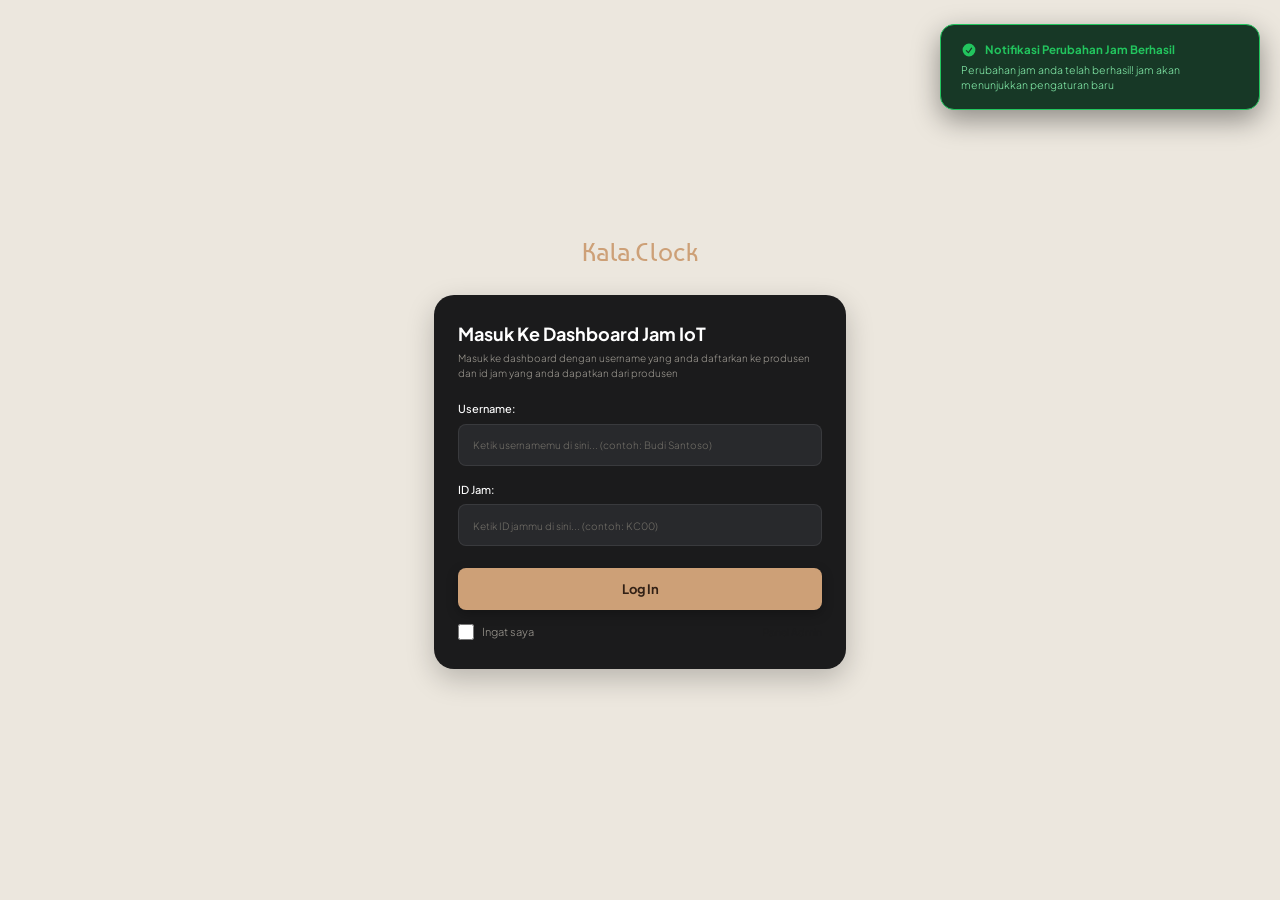
==== commit 5e9d2146: "Update index.html" ====
--- a/KalaClock/index.html
+++ b/KalaClock/index.html
@@ -125,6 +125,16 @@
         <span class="user-greeting-text">Halo, <strong id="userGreeting">Pengguna</strong></span>
       </div>
       <div style="display: flex; gap: 8px; align-items: center;">
+        <a href="katalog.html" class="btn-katalog-pill" title="Lihat Katalog Produk Kala.Clock" aria-label="Katalog Produk">
+          <span class="btn-katalog-label">Katalog</span>
+          <span class="btn-katalog-icon-wrap">
+            <svg class="cart-icon" viewBox="0 0 24 24" fill="none" stroke="currentColor" stroke-width="2" stroke-linecap="round" stroke-linejoin="round">
+              <circle cx="9" cy="21" r="1"></circle>
+              <circle cx="20" cy="21" r="1"></circle>
+              <path d="M1 1h4l2.68 13.39a2 2 0 0 0 2 1.61h9.72a2 2 0 0 0 2-1.61L23 6H6"></path>
+            </svg>
+          </span>
+        </a>
         <button type="button" class="btn-switch-account" onclick="logout()" title="Keluar atau Ganti Unit Jam">
           Ganti ID Jam
         </button>
@@ -600,6 +610,6 @@
   </main>
 
   <!-- Script Controller JavaScript Konsumen -->
-  <script src="./assets/js/script.js?v=2.0.8"></script>
+  <script src="./assets/js/script.js?v=2.0.5"></script>
 </body>
 </html>
--- a/KalaClock/assets/css/style.css
+++ b/KalaClock/assets/css/style.css
@@ -0,0 +1,1296 @@
+/* ==========================================================================
+   KALA.CLOCK — STYLESHEET RESMI IoT CLOCK & RUNNING TEXT CONTROLLER
+   Desain Berdasarkan Referensi Gambar & Video UX Kala.Clock
+   
+   ATURAN TIPOGRAFI (Disesuaikan +3 agar pas & terbaca di seluruh device):
+   - Font Utama: 'Plus Jakarta Sans', sans-serif
+   - Font Khusus 'Kala.Clock': 'Baumans', cursive, sans-serif
+   - H1: 19px (Bold / 700)   [Awal: 16px + 3]
+   - H2: 17px (Bold / 700)   [Awal: 14px + 3]
+   - H3: 15px (Medium / 500) [Awal: 12px + 3]
+   - H4: 13px (Medium / 500) [Awal: 10px + 3]
+   - Teks Lainnya (p, span, label, input, button): 11px - 9px (Light / 300) [Awal: 8px - 6px + 3]
+   - 'Kala.Clock' saat dipasangkan dengan H1/H2: 21px [Awal: 18px + 3]
+   - Jam Digital: 'Plus Jakarta Sans' Light Weight (300)
+   
+   RESPONSIVITAS:
+   - Mobile-First: Min-width 412px
+   - Tablet & Desktop Adaptif & Terpusat Rapi
+   ========================================================================== */
+
+/* IMPORT GOOGLE FONTS: Plus Jakarta Sans & Baumans */
+@import url('https://fonts.googleapis.com/css2?family=Baumans&family=Plus+Jakarta+Sans:wght@300;400;500;700&display=swap');
+
+/* ==========================================================================
+   SECTION 1: VARIABLE WARNA & PENGATURAN GLOBAL
+   ========================================================================== */
+:root {
+  /* Warna Latar Belakang & Permukaan Kartu */
+  --bg-page: #ece7de;            /* Latar belakang krem hangat sesuai video & UI */
+  --bg-card: #1b1b1c;            /* Kartu utama gelap rounded */
+  --bg-subcard: #242528;         /* Kotak dalam / input / sub-komponen */
+  --bg-input: #28292c;          /* Kotak input teks */
+  
+  /* Palet Warna Aksen Kala.Clock */
+  --accent-tan: #cda077;         /* Warna tan / cokelat muda tombol & highlight */
+  --accent-tan-hover: #b88b64;   /* Hover tan */
+  --accent-active-bg: #35271f;   /* Latar tombol terpilih / aktif */
+  --accent-active-border: #cda077;/* Garis tepi tombol aktif */
+  --border-subtle: rgba(255, 255, 255, 0.08); /* Garis batas tipis */
+  
+  /* Warna Teks */
+  --text-main: #f5f0e8;          /* Teks terang */
+  --text-muted: #9e9a92;         /* Teks abu-abu / keterangan */
+  --text-dim: #737069;           /* Teks redup / placeholder */
+  --text-dark-btn: #322116;      /* Teks pada tombol warna tan */
+  
+  /* Status Indikator */
+  --status-online: #22c55e;      /* Hijau online */
+  --status-offline: #ef4444;     /* Merah offline */
+  --status-warning: #f59e0b;     /* Kuning proses */
+  
+  /* LED Virtual Simulation */
+  --led-amber: #ffaa33;          /* Warna amber LED digital */
+  --led-red: #ff3b30;            /* Warna merah LED running text */
+  
+  /* Radius & Bayangan */
+  --radius-card: 20px;
+  --radius-subcard: 14px;
+  --radius-btn: 8px;
+  --radius-pill: 999px;
+  --shadow-card: 0 10px 28px rgba(0, 0, 0, 0.22);
+  --shadow-btn: 0 4px 12px rgba(0, 0, 0, 0.25);
+}
+
+/* RESET ELEMEN */
+*, *::before, *::after {
+  box-sizing: border-box;
+  margin: 0;
+  padding: 0;
+}
+
+html {
+  min-width: 412px;
+  scroll-behavior: smooth;
+  -webkit-text-size-adjust: 100%;
+}
+
+body {
+  min-width: 412px;
+  min-height: 100vh;
+  background-color: var(--bg-page);
+  color: var(--text-main);
+  font-family: 'Plus Jakarta Sans', sans-serif;
+  font-weight: 300;
+  font-size: 12px; /* Skala font diresize +3 */
+  line-height: 1.5;
+  overflow-x: hidden;
+  display: flex;
+  flex-direction: column;
+  align-items: center;
+  justify-content: flex-start;
+}
+
+/* ==========================================================================
+   SECTION 2: TIPOGRAFI STANDAR (+3 RESIZED)
+   ========================================================================== */
+h1 {
+  font-family: 'Plus Jakarta Sans', sans-serif;
+  font-weight: 700;
+  font-size: 20px; /* 16px + 3 */
+  color: var(--text-main);
+  line-height: 1.25;
+}
+
+h2 {
+  font-family: 'Plus Jakarta Sans', sans-serif;
+  font-weight: 700;
+  font-size: 18px; /* 14px + 3 */
+  color: var(--text-main);
+  line-height: 1.25;
+}
+
+h3 {
+  font-family: 'Plus Jakarta Sans', sans-serif;
+  font-weight: 500;
+  font-size: 16px; /* 12px + 3 */
+  color: var(--text-main);
+  line-height: 1.3;
+}
+
+h4 {
+  font-family: 'Plus Jakarta Sans', sans-serif;
+  font-weight: 500;
+  font-size: 14px; /* 10px + 3 */
+  color: var(--text-main);
+  line-height: 1.3;
+}
+
+p, span, label, small, li, td, th {
+  font-family: 'Plus Jakarta Sans', sans-serif;
+  font-weight: 300;
+  font-size: 12px; /* 8px + 3 */
+  color: var(--text-main);
+}
+
+.text-light-sm {
+  font-weight: 300;
+  font-size: 10px; /* 7px + 3 */
+  color: var(--text-muted);
+}
+
+.text-light-tiny {
+  font-weight: 300;
+  font-size: 8px;  /* 6px + 3 */
+  color: var(--text-dim);
+}
+
+/* Font khusus untuk seluruh kata 'Kala.Clock' */
+.brand-name {
+  font-family: 'Baumans', cursive, sans-serif;
+  letter-spacing: 0.02em;
+  color: var(--accent-tan);
+  font-weight: 400;
+}
+
+/* Kala.Clock saat dipasangkan dengan H1 / H2 menggunakan font size 21px (18px + 3) */
+h1 .brand-name,
+h2 .brand-name,
+.brand-name-h1-h2 {
+  font-size: 22px !important;
+  line-height: 1;
+}
+
+.brand-sm {
+  font-size: 14px !important;
+}
+
+/* ==========================================================================
+   ANIMASI UTAMA
+   ========================================================================== */
+@keyframes logoEntrance {
+  from {
+    opacity: 0;
+    transform: translateY(22px) scale(0.94);
+  }
+  to {
+    opacity: 1;
+    transform: translateY(0) scale(1);
+  }
+}
+
+/* ==========================================================================
+   SECTION 4: SCREEN 2 — LOGIN PAGE (SESUAI GAMBAR LOGIN.PNG & VIDEO)
+   ========================================================================== */
+.login-screen-wrap {
+  width: 100%;
+  min-height: 100vh;
+  background-color: var(--bg-page);
+  display: flex;
+  flex-direction: column;
+  align-items: center;
+  justify-content: center;
+  padding: 24px 16px;
+  margin: 0 auto;
+  transition: opacity 0.5s ease, transform 0.5s ease;
+}
+
+.login-screen-wrap.hidden {
+  display: none !important;
+}
+
+.login-header-logo {
+  display: flex;
+  flex-direction: column;
+  align-items: center;
+  gap: 8px;
+  margin-bottom: 24px;
+  animation: logoEntrance 0.8s ease both;
+}
+
+.login-header-logo img {
+  width: 110px;
+  height: auto;
+}
+
+.login-header-logo .brand-name {
+  font-size: 26px;
+}
+
+.login-card {
+  width: 100%;
+  max-width: 412px;
+  margin: 0 auto;
+  background-color: var(--bg-card);
+  border-radius: var(--radius-card);
+  box-shadow: var(--shadow-card);
+  padding: 28px 24px;
+  animation: cardEntrance 0.7s cubic-bezier(0.16, 1, 0.3, 1) both;
+}
+
+.login-title {
+  margin-bottom: 6px;
+  color: #ffffff;
+}
+
+.login-subtitle {
+  color: var(--text-muted);
+  font-size: 10px;
+  font-weight: 300;
+  line-height: 1.5;
+  margin-bottom: 20px;
+}
+
+.login-group {
+  margin-bottom: 16px;
+}
+
+.login-label {
+  display: block;
+  font-size: 11px;
+  font-weight: 500;
+  color: #ffffff;
+  margin-bottom: 6px;
+}
+
+.login-input {
+  width: 100%;
+  height: 42px;
+  background-color: var(--bg-input);
+  border: 1px solid var(--border-subtle);
+  border-radius: var(--radius-btn);
+  padding: 0 14px;
+  color: #ffffff;
+  font-family: 'Plus Jakarta Sans', sans-serif;
+  font-weight: 300;
+  font-size: 11px;
+  outline: none;
+  transition: border-color 0.2s, box-shadow 0.2s;
+}
+
+.login-input::placeholder {
+  color: var(--text-dim);
+  font-size: 10px;
+}
+
+.login-input:focus {
+  border-color: var(--accent-tan);
+  box-shadow: 0 0 0 2px rgba(205, 160, 119, 0.25);
+}
+
+.btn-login {
+  width: 100%;
+  height: 42px;
+  background-color: var(--accent-tan);
+  color: var(--text-dark-btn);
+  border: none;
+  border-radius: var(--radius-btn);
+  font-family: 'Plus Jakarta Sans', sans-serif;
+  font-weight: 700;
+  font-size: 13px;
+  cursor: pointer;
+  margin-top: 6px;
+  box-shadow: var(--shadow-btn);
+  transition: background-color 0.2s, transform 0.15s;
+}
+
+.btn-login:hover {
+  background-color: var(--accent-tan-hover);
+}
+
+.btn-login:active {
+  transform: scale(0.98);
+}
+
+.login-remember-row {
+  display: flex;
+  align-items: center;
+  gap: 8px;
+  margin-top: 14px;
+  cursor: pointer;
+  user-select: none;
+}
+
+.login-remember-row input[type="checkbox"] {
+  width: 16px;
+  height: 16px;
+  accent-color: var(--accent-tan);
+  cursor: pointer;
+}
+
+.login-remember-row span {
+  font-size: 11px;
+  color: var(--text-muted);
+}
+
+@keyframes cardEntrance {
+  from {
+    opacity: 0;
+    transform: translateY(18px);
+  }
+  to {
+    opacity: 1;
+    transform: translateY(0);
+  }
+}
+
+/* ==========================================================================
+   SECTION 5: LOGIN SUCCESS MODAL & COUNTDOWN (SESUAI NOTIF.PNG & VIDEO)
+   ========================================================================== */
+.modal-overlay {
+  position: fixed;
+  inset: 0;
+  background: rgba(0, 0, 0, 0.65);
+  backdrop-filter: blur(4px);
+  -webkit-backdrop-filter: blur(4px);
+  display: flex;
+  align-items: center;
+  justify-content: center;
+  z-index: 10000;
+  padding: 16px;
+  opacity: 0;
+  visibility: hidden;
+  transition: opacity 0.3s ease, visibility 0.3s ease;
+}
+
+.modal-overlay.active {
+  opacity: 1;
+  visibility: visible;
+}
+
+.modal-notif-card {
+  width: 100%;
+  max-width: 320px;
+  background-color: var(--bg-card);
+  border-radius: var(--radius-subcard);
+  border: 1px solid var(--border-subtle);
+  box-shadow: var(--shadow-card);
+  padding: 20px 22px;
+  text-align: left;
+  animation: cardEntrance 0.35s ease both;
+}
+
+.modal-notif-title {
+  color: #ffffff;
+  font-size: 13px;
+  font-weight: 700;
+  margin-bottom: 8px;
+  text-align: center;
+}
+
+.modal-notif-divider {
+  border: none;
+  border-top: 1px dashed rgba(255, 255, 255, 0.18);
+  margin-bottom: 12px;
+}
+
+.modal-notif-body {
+  color: var(--text-muted);
+  font-size: 11px;
+  font-weight: 300;
+  line-height: 1.6;
+}
+
+.modal-notif-body strong {
+  color: #ffffff;
+  font-weight: 700;
+  font-size: 12px;
+}
+
+/* ==========================================================================
+   SECTION 6: MAIN DASHBOARD CONTAINER & RESPONSIVE LAYOUT
+   ========================================================================== */
+.dashboard-wrapper {
+  width: 100%;
+  max-width: 960px;
+  min-width: 412px;
+  padding: 16px 14px 40px;
+  display: flex;
+  flex-direction: column;
+  gap: 16px;
+  animation: cardEntrance 0.6s ease both;
+}
+
+.dashboard-wrapper.hidden {
+  display: none !important;
+}
+
+/* Top user bar */
+.dashboard-topbar {
+  display: flex;
+  justify-content: space-between;
+  align-items: center;
+  padding: 4px 6px;
+}
+
+.user-status-greeting {
+  display: flex;
+  align-items: center;
+  gap: 8px;
+}
+
+.user-avatar-dot {
+  width: 8px;
+  height: 8px;
+  border-radius: 50%;
+  background-color: var(--status-online);
+  box-shadow: 0 0 8px var(--status-online);
+}
+
+.user-greeting-text {
+  font-size: 11px;
+  font-weight: 500;
+  color: #333333;
+}
+
+.btn-switch-account {
+  background: transparent;
+  border: 1px solid rgba(0, 0, 0, 0.25);
+  border-radius: 6px;
+  padding: 5px 10px;
+  color: #444444;
+  font-size: 10px;
+  font-weight: 500;
+  cursor: pointer;
+  transition: all 0.2s;
+}
+
+.btn-switch-account:hover {
+  background: #333333;
+  color: #ffffff;
+  border-color: #333333;
+}
+
+/* KARTU UTAMA 1: DASHBOARD KALA.CLOCK (PREVIEW + JAM) */
+.card-main-preview {
+  background-color: var(--bg-card);
+  border-radius: var(--radius-card);
+  box-shadow: var(--shadow-card);
+  padding: 20px;
+  display: flex;
+  flex-direction: column;
+  gap: 14px;
+}
+
+.main-preview-header {
+  display: flex;
+  justify-content: space-between;
+  align-items: center;
+}
+
+.main-preview-header h2 {
+  display: flex;
+  align-items: center;
+  gap: 8px;
+}
+
+.header-roof-icon {
+  width: 48px;
+  height: auto;
+}
+
+/* KONTEN KARTU UTAMA: KIRI (LED SCREEN) & KANAN (JAM ANALOG + DIGITAL) */
+.main-preview-body {
+  display: grid;
+  grid-template-columns: 1fr 148px;
+  gap: 14px;
+  align-items: stretch;
+}
+
+@media (max-width: 540px) {
+  .main-preview-body {
+    grid-template-columns: 1fr 138px;
+    gap: 10px;
+  }
+}
+
+/* SISI KIRI: DISPLAY SCREEN & STATUS */
+.preview-left-pane {
+  display: flex;
+  flex-direction: column;
+  gap: 10px;
+  min-width: 0;
+}
+
+/* LAYAR SIMULASI LED MATRIX DENGAN BEZEL & POLA DOT MATRIX */
+.led-screen-bezel {
+  position: relative;
+  background-color: #070707;
+  border: 2px solid #28292c;
+  border-radius: var(--radius-subcard);
+  overflow: hidden;
+  height: 125px;
+  display: flex;
+  align-items: center;
+  justify-content: center;
+  box-shadow: inset 0 0 16px rgba(0, 0, 0, 0.9);
+}
+
+.led-matrix-overlay {
+  position: absolute;
+  inset: 0;
+  background-image: radial-gradient(rgba(0, 0, 0, 0.8) 30%, transparent 35%);
+  background-size: 3px 3px;
+  pointer-events: none;
+  z-index: 3;
+  background-color: rgba(0, 0, 0, 0.25);
+  transition: background-color 0.25s ease;
+}
+
+.led-screen-display {
+  width: 100%;
+  display: flex;
+  flex-direction: column;
+  align-items: center;
+  justify-content: center;
+  padding: 8px 10px;
+  z-index: 1;
+}
+
+/* KOTAK JAM & TANGGAL PADA LED */
+.led-clock-box {
+  display: flex;
+  flex-direction: column;
+  align-items: center;
+  justify-content: center;
+  transition: opacity 0.3s ease;
+}
+
+.led-time {
+  font-family: 'Courier New', Courier, monospace;
+  font-size: 20px;
+  font-weight: 900;
+  color: var(--led-amber);
+  text-shadow: 0 0 8px rgba(255, 170, 51, 0.7);
+  letter-spacing: 0.08em;
+  white-space: nowrap;
+}
+
+.led-date {
+  font-family: 'Courier New', Courier, monospace;
+  font-size: 9px;
+  color: #ffd080;
+  text-shadow: 0 0 5px rgba(255, 208, 128, 0.5);
+  margin-top: 1px;
+}
+
+.led-divider {
+  width: 85%;
+  height: 1px;
+  background: #2b1700;
+  box-shadow: 0 0 3px var(--led-amber);
+  margin: 4px auto 6px;
+}
+
+.led-ticker-wrap {
+  width: 100%;
+  overflow: hidden;
+  white-space: nowrap;
+  background: rgba(0, 0, 0, 0.45);
+  padding: 4px 0;
+  border-radius: 4px;
+}
+
+.led-ticker-text {
+  display: inline-block;
+  font-family: 'Courier New', Courier, monospace;
+  font-size: 11px;
+  font-weight: 700;
+  letter-spacing: 0.06em;
+  color: var(--led-red);
+  text-shadow: 0 0 8px rgba(255, 59, 48, 0.7);
+  animation: tickerScrollLeft 16s linear infinite;
+  padding-left: 100%;
+}
+
+@keyframes tickerScrollLeft {
+  from { transform: translateX(0); }
+  to { transform: translateX(-100%); }
+}
+
+@keyframes tickerScrollRight {
+  from { transform: translateX(-100%); }
+  to { transform: translateX(0); }
+}
+
+/* STATUS INDIKATOR & ID JAM PADA SISI KIRI */
+.preview-status-row {
+  display: flex;
+  align-items: center;
+  gap: 14px;
+  flex-wrap: wrap;
+}
+
+.status-badge-item {
+  display: flex;
+  align-items: center;
+  gap: 5px;
+  font-size: 11px;
+  font-weight: 300;
+  color: #ffffff;
+}
+
+.status-icon-img {
+  width: 13px;
+  height: 13px;
+  object-fit: contain;
+}
+
+.status-glow-dot {
+  width: 8px;
+  height: 8px;
+  border-radius: 50%;
+  background-color: var(--status-offline);
+  box-shadow: 0 0 6px var(--status-offline);
+  transition: all 0.3s ease;
+}
+
+.status-glow-dot.online {
+  background-color: var(--status-online);
+  box-shadow: 0 0 8px var(--status-online);
+}
+
+.preview-meta-row {
+  display: flex;
+  flex-direction: column;
+  gap: 3px;
+  margin-top: 2px;
+}
+
+.id-jam-display-text {
+  font-size: 11px;
+  font-weight: 300;
+  color: var(--text-muted);
+}
+
+.id-jam-display-text strong {
+  color: var(--accent-tan);
+  font-weight: 700;
+}
+
+.made-by-text {
+  font-size: 10px;
+  font-weight: 300;
+  color: var(--text-muted);
+}
+
+/* ==========================================================================
+   SISI KANAN: KARTU JAM ANALOG & DIGITAL
+   SESUAI PERSIS DENGAN GAMBAR REFERENSI (media_1790657823908 & media_1790657823930)
+   ========================================================================== */
+.clock-card-box {
+  background-color: var(--bg-subcard);
+  border: 1px solid var(--border-subtle);
+  border-radius: var(--radius-subcard);
+  padding: 14px 10px 10px;
+  display: flex;
+  flex-direction: column;
+  align-items: center;
+  justify-content: center;
+  gap: 10px;
+}
+
+/* JAM ANALOG BULAT DENGAN PENANDA CAPSULE PILL SESUAI REFERENSI GAMBAR */
+.analog-clock-container {
+  position: relative;
+  width: 106px;
+  height: 106px;
+  border-radius: 50%;
+  background-color: transparent; /* Bersih tanpa bezel hitam kaku */
+  display: flex;
+  align-items: center;
+  justify-content: center;
+}
+
+/* 12 PENANDA JAM BERBENTUK KAPSUL BULAT (CAPSULE PILL) */
+.clock-tick-mark {
+  position: absolute;
+  width: 4px;
+  height: 8px;
+  background-color: #eae6db; /* Warna krem pucat sesuai gambar */
+  border-radius: var(--radius-pill);
+  left: 50%;
+  top: 4px;
+  transform-origin: center 49px; /* Jarak sumbu putar ke pusat jam 106px / 2 */
+  opacity: 0.88;
+  filter: drop-shadow(0 0 1px rgba(255, 255, 255, 0.4));
+}
+
+.clock-tick-major {
+  width: 4px;
+  height: 9px;
+  opacity: 1;
+  background-color: #ffffff;
+}
+
+/* JARUM JAM ANALOG SESUAI REFERENSI (media_1790657823908.png) */
+.needle {
+  position: absolute;
+  bottom: 50%;
+  left: 50%;
+  transform-origin: 50% 100%;
+  border-radius: var(--radius-pill);
+  transition: transform 0.05s cubic-bezier(0.4, 2.08, 0.55, 0.44);
+}
+
+/* 1. Jarum Jam: MERAH, TERPENDEK */
+.needle-hour {
+  width: 4px;
+  height: 24px; /* Terpendek */
+  background-color: #ff3333; /* Merah menyala sesuai gambar */
+  margin-left: -1.75px;
+  z-index: 5;
+  box-shadow: 0 0 4px rgba(255, 51, 51, 0.6);
+}
+
+/* 2. Jarum Menit: PUTIH, PALING PANJANG */
+.needle-minute {
+  width: 2px;
+  height: 38px; /* Paling panjang */
+  background-color: #eae6db; /* Putih krem sesuai gambar */
+  margin-left: 0px;
+  z-index: 6;
+  box-shadow: 0 0 3px rgba(255, 255, 255, 0.5);
+}
+
+/* 3. Jarum Detik: PUTIH, PANJANG DI TENGAH-TENGAH */
+.needle-second {
+  width: 2px;
+  height: 32px; /* Di tengah-tengah antara 24px dan 42px */
+  background-color: #ffffff;
+  margin-left: -0.75px;
+  z-index: 7;
+  box-shadow: 0 0 2px rgba(255, 255, 255, 0.4);
+}
+
+/* TITIK PUSAT SUMBU JARUM BULAT (SESUAI GAMBAR media_1790657823908.png) */
+.needle-center-pin {
+  position: absolute;
+  width: 8px;
+  height: 8px;
+  border-radius: 100%;
+  background-color: #eae6db; /* Bulatan krem sesuai gambar */
+  top: 50%;
+  left: 50%;
+  transform: translate(-50%, -50%);
+  z-index: 10;
+  box-shadow: 0 1px 3px rgba(0, 0, 0, 0.5);
+}
+
+/* ==========================================================================
+   JAM DIGITAL: PLUS JAKARTA SANS LIGHT WEIGHT (SESUAI media_1790657823930.png)
+   ========================================================================== */
+.digital-clock-label {
+  font-family: 'Plus Jakarta Sans', sans-serif !important;
+  font-size: 16px;
+  font-weight: 300 !important; /* LIGHT WEIGHT */
+  color: #f5f0e8;
+  letter-spacing: 0.03em;
+  text-align: center;
+  line-height: 1.2;
+}
+
+/* ==========================================================================
+   SECTION 7: PEMBATAS SEKSI (PENGATURAN JAM IOT)
+   ========================================================================== */
+.section-heading-divider {
+  display: flex;
+  align-items: center;
+  justify-content: center;
+  gap: 12px;
+  margin: 4px 0;
+}
+
+.section-heading-divider::before,
+.section-heading-divider::after {
+  content: '';
+  flex: 1;
+  height: 1px;
+  background-color: rgba(0, 0, 0, 0.2);
+}
+
+.section-heading-divider span {
+  font-size: 11px;
+  font-weight: 500;
+  color: #555555;
+  letter-spacing: 0.05em;
+  text-transform: uppercase;
+}
+
+/* ==========================================================================
+   SECTION 8: GRID KARTU KONTROL (RESPONSIF MOBILE / TABLET / DESKTOP)
+   ========================================================================== */
+.controls-grid-row {
+  display: grid;
+  grid-template-columns: 1fr 1fr;
+  gap: 16px;
+}
+
+.controls-grid-column {
+  display: grid;
+  grid-template-rows: 1fr;
+  gap: 16px;
+}
+
+@media (max-width: 640px) {
+  .controls-grid-row {
+    grid-template-columns: 1fr 1fr;
+    gap: 10px;
+  }
+}
+
+/* KARTU KONTROL STANDAR */
+.control-card {
+  background-color: var(--bg-card);
+  border-radius: var(--radius-card);
+  box-shadow: var(--shadow-card);
+  padding: 18px 20px;
+  display: flex;
+  flex-direction: column;
+  justify-content: space-between;
+  gap: 12px;
+}
+
+.control-card-header h3 {
+  color: #ffffff;
+  margin-bottom: 4px;
+}
+
+.card-dashed-line {
+  border: none;
+  border-top: 1px dashed rgba(255, 255, 255, 0.15);
+  margin: 6px 0 8px;
+}
+
+.control-card-header p {
+  color: var(--text-muted);
+  font-size: 10px;
+  line-height: 1.4;
+}
+
+.control-field-group {
+  display: flex;
+  flex-direction: column;
+  gap: 6px;
+  margin-bottom: 6px;
+}
+
+.field-label-row {
+  display: flex;
+  justify-content: space-between;
+  align-items: center;
+}
+
+.field-label {
+  font-size: 11px;
+  font-weight: 500;
+  color: #ffffff;
+}
+
+.val-badge {
+  background-color: #f5f0e8;
+  color: #1b1b1c;
+  padding: 2px 8px;
+  border-radius: 4px;
+  font-size: 10px;
+  font-weight: 700;
+}
+
+/* KONTROL INPUT RUNNING TEXT */
+.control-input {
+  width: 100%;
+  height: 38px;
+  background-color: var(--bg-input);
+  border: 1px solid var(--border-subtle);
+  border-radius: var(--radius-btn);
+  padding: 0 12px;
+  color: #ffffff;
+  font-family: 'Plus Jakarta Sans', sans-serif;
+  font-weight: 300;
+  font-size: 11px;
+  outline: none;
+  transition: border-color 0.2s;
+}
+
+.control-input::placeholder {
+  color: var(--text-dim);
+  font-size: 10px;
+}
+
+.control-input:focus {
+  border-color: var(--accent-tan);
+}
+
+/* CUSTOM SLIDER (SESUAI GAMBAR SLIDER.PNG) */
+.custom-range-slider {
+  -webkit-appearance: none;
+  appearance: none;
+  width: 100%;
+  height: 8px;
+  border-radius: var(--radius-pill);
+  background: #ebe5d8;
+  outline: none;
+  margin: 6px 0;
+  cursor: pointer;
+}
+
+.custom-range-slider::-webkit-slider-thumb {
+  -webkit-appearance: none;
+  appearance: none;
+  width: 18px;
+  height: 18px;
+  border-radius: 50%;
+  background: #1b1b1c;
+  border: 2px solid #2e2f33;
+  cursor: pointer;
+  box-shadow: 0 2px 6px rgba(0, 0, 0, 0.4);
+  transition: transform 0.1s;
+}
+
+.custom-range-slider::-webkit-slider-thumb:hover {
+  transform: scale(1.15);
+}
+
+.custom-range-slider::-moz-range-thumb {
+  width: 18px;
+  height: 18px;
+  border-radius: 50%;
+  background: #1b1b1c;
+  border: 2px solid #2e2f33;
+  cursor: pointer;
+}
+
+/* TOMBOL-TOMBOL PILIHAN MODE TAMPILAN JAM (4 PILIHAN) */
+.btn-mode-grid {
+  display: grid;
+  grid-template-columns: repeat(2, 1fr);
+  gap: 6px;
+}
+
+.btn-option {
+  height: 34px;
+  background-color: var(--accent-tan);
+  color: var(--text-dark-btn);
+  border: none;
+  border-radius: var(--radius-btn);
+  font-family: 'Plus Jakarta Sans', sans-serif;
+  font-weight: 700;
+  font-size: 10px;
+  cursor: pointer;
+  transition: all 0.2s ease;
+  box-shadow: 0 2px 6px rgba(0, 0, 0, 0.2);
+  display: flex;
+  align-items: center;
+  justify-content: center;
+  text-align: center;
+  padding: 0 6px;
+}
+
+.btn-option:hover {
+  background-color: var(--accent-tan-hover);
+}
+
+/* STATUS TOMBOL AKTIF: GELAP DENGAN TEKS TAN */
+.btn-option.active {
+  background-color: var(--accent-active-bg) !important;
+  color: var(--accent-tan) !important;
+  border: 1px solid var(--accent-active-border) !important;
+  box-shadow: inset 0 2px 4px rgba(0, 0, 0, 0.4) !important;
+}
+
+/* TOMBOL PRESET KECERAHAN (VERTIKAL STACK) */
+.btn-stack-vertical {
+  display: flex;
+  flex-direction: column;
+  gap: 6px;
+}
+
+.btn-stack-vertical .btn-option {
+  height: 34px;
+  font-size: 11px;
+}
+
+/* KOTAK JAM SAAT INI (PADA KALIBRASI JAM) */
+.current-time-box {
+  width: 100%;
+  height: 48px;
+  background-color: var(--bg-input);
+  border: 1px solid var(--border-subtle);
+  border-radius: var(--radius-btn);
+  display: flex;
+  align-items: center;
+  justify-content: center;
+  font-family: 'Plus Jakarta Sans', sans-serif;
+  font-weight: 300; /* Light Weight sesuai digital clock */
+  font-size: 18px;
+  color: #ffffff;
+  letter-spacing: 0.05em;
+  margin-bottom: 6px;
+}
+
+/* ROW ZONA WAKTU DENGAN BADGE KREM & 3 TOMBOL UTC */
+.utc-row-wrap {
+  display: grid;
+  grid-template-columns: 38px 1fr 1fr 1fr;
+  gap: 6px;
+  align-items: center;
+}
+
+.badge-utc-indicator {
+  height: 34px;
+  background-color: #f5f0e8;
+  color: #1b1b1c;
+  border-radius: var(--radius-btn);
+  display: flex;
+  align-items: center;
+  justify-content: center;
+  font-weight: 700;
+  font-size: 11px;
+  box-shadow: 0 2px 5px rgba(0, 0, 0, 0.15);
+}
+
+/* TOMBOL KALIBRASI RTC & NTP */
+.sync-buttons-row {
+  display: grid;
+  grid-template-columns: 1fr 1fr;
+  gap: 8px;
+  margin-top: 4px;
+}
+
+/* TOMBOL BESAR: KIRIM SECARA REAL TIME */
+.btn-send-realtime {
+  width: 100%;
+  min-height: 125px;
+  flex: 1;
+  background-color: var(--accent-tan);
+  color: var(--text-dark-btn);
+  border: none;
+  border-radius: var(--radius-subcard);
+  font-family: 'Plus Jakarta Sans', sans-serif;
+  font-weight: 700;
+  font-size: 16px; /* 13px + 3 */
+  cursor: pointer;
+  box-shadow: var(--shadow-btn);
+  transition: all 0.25s ease;
+  display: flex;
+  align-items: center;
+  justify-content: center;
+  padding: 16px;
+  text-align: center;
+}
+
+.btn-send-realtime:hover {
+  background-color: var(--accent-tan-hover);
+  transform: translateY(-2px);
+  box-shadow: 0 8px 20px rgba(205, 160, 119, 0.4);
+}
+
+.btn-send-realtime:active {
+  transform: translateY(1px);
+}
+
+/* ==========================================================================
+   SECTION 9: TOAST NOTIFIKASI PERUBAHAN JAM (SESUAI NOTIF PERUBAHAN JAM.PNG)
+   ========================================================================== */
+.toast-notif-wrap {
+   display: none;
+  position: fixed;
+  top: 24px;
+  right: 24px;
+  z-index: 10000;
+  opacity: 0;
+  visibility: hidden;
+  pointer-events: none;
+  transform: translateX(24px);
+  transition: all 0.35s cubic-bezier(0.16, 1, 0.3, 1);
+}
+
+.toast-notif-wrap.active {
+  display: block;
+  opacity: 1;
+  visibility: visible;
+  pointer-events: auto;
+  position: fixed;
+  transform: translateX(4px);
+  transition: all 0.35s cubic-bezier(0.16, 1, 0.3, 1);
+}
+
+.toast-notif-card {
+  background-color: #173826;
+  border: 1px solid #22c55e;
+  border-radius: var(--radius-subcard);
+  padding: 16px 20px;
+  max-width: 320px;
+  box-shadow: 0 10px 28px rgba(0, 0, 0, 0.4);
+}
+
+.toast-header-row {
+  display: flex;
+  align-items: center;
+  gap: 8px;
+  margin-bottom: 4px;
+}
+
+.toast-check-icon {
+  width: 16px;
+  height: 16px;
+  color: #22c55e;
+  flex-shrink: 0;
+}
+
+.toast-title {
+  color: #22c55e;
+  font-size: 11.5px;
+  font-weight: 700;
+}
+
+.toast-body {
+  color: #86efac;
+  font-size: 10.5px;
+  font-weight: 300;
+  line-height: 1.45;
+}
+
+/* ==========================================================================
+   SECTION 10: RESPONSIVITAS TABLET & DESKTOP
+   ========================================================================== */
+@media (min-width: 768px) {
+  .dashboard-wrapper {
+    padding: 24px 20px 60px;
+    gap: 20px;
+   }
+  
+  .controls-grid-column {
+    grid-template-columns: repeat(2, 1fr);
+    gap: 20px;
+  }
+
+  .controls-grid-jadwal {
+    grid-template-rows: repeat(2, 1fr);
+    gap: 20px;
+  }
+
+  .main-preview-body {
+    grid-template-columns: 1fr 190px;
+    gap: 20px;
+  }
+
+  .analog-clock-container {
+    width: 126px;
+    height: 126px;
+  }
+
+  .clock-tick-mark {
+    transform-origin: center 59px; /* Jarak sumbu putar untuk ukuran 126px */
+  }
+
+  .needle-hour { height: 28px; }
+  .needle-minute { height: 50px; }
+  .needle-second { height: 38px; }
+
+  .digital-clock-label {
+    font-size: 18px;
+  }
+
+  .led-screen-bezel {
+    height: 145px;
+  }
+
+  .led-time {
+    font-size: 26px;
+  }
+
+  .led-ticker-text {
+    font-size: 13px;
+  }
+
+  .btn-mode-grid {
+    grid-template-columns: repeat(4, 1fr);
+  }
+}
+
+/* ==========================================================================
+   SECTION 11: PANDUAN PENGGUNAAN (CARD PANDUAN)
+   ========================================================================== */
+.card-panduan {
+  background-color: var(--bg-card);
+  border-radius: var(--radius-card);
+  box-shadow: var(--shadow-card);
+  padding: 18px 20px;
+  display: flex;
+  flex-direction: column;
+  gap: 12px;
+  width: 100%;
+  margin-top: 4px;
+}
+
+.card-panduan .card-header h2 {
+  color: #ffffff;
+  font-size: 18px;
+  font-weight: 700;
+  margin-bottom: 4px;
+}
+
+.card-panduan .card-header p {
+  color: var(--text-muted);
+  font-size: 10px;
+  line-height: 1.4;
+  margin: 0;
+}
+
+.card-panduan .card-divider {
+  border: none;
+  border-top: 1px dashed rgba(255, 255, 255, 0.15);
+  margin: 2px 0 4px;
+}
+
+.card-panduan .panduan-content {
+  display: flex;
+  flex-direction: column;
+  gap: 10px;
+}
+
+.card-panduan .panduan-item {
+  display: flex;
+  align-items: flex-start;
+  gap: 12px;
+  background-color: var(--bg-subcard);
+  padding: 12px 14px;
+  border-radius: var(--radius-subcard);
+  border: 1px solid var(--border-subtle);
+  transition: all 0.2s ease;
+}
+
+.card-panduan .panduan-item:hover {
+  border-color: var(--accent-tan);
+}
+
+.card-panduan .step-number {
+  background-color: var(--accent-tan);
+  color: var(--text-dark-btn);
+  font-weight: 700;
+  font-size: 11px;
+  width: 24px;
+  height: 24px;
+  border-radius: 50%;
+  display: flex;
+  align-items: center;
+  justify-content: center;
+  flex-shrink: 0;
+  margin-top: 1px;
+  box-shadow: 0 2px 5px rgba(0, 0, 0, 0.2);
+}
+
+.card-panduan .step-text h3 {
+  font-size: 12px;
+  font-weight: 500;
+  color: #ffffff;
+  margin-bottom: 2px;
+}
+
+.card-panduan .step-text p {
+  font-size: 10px;
+  color: var(--text-muted);
+  line-height: 1.4;
+  margin: 0;
+}
